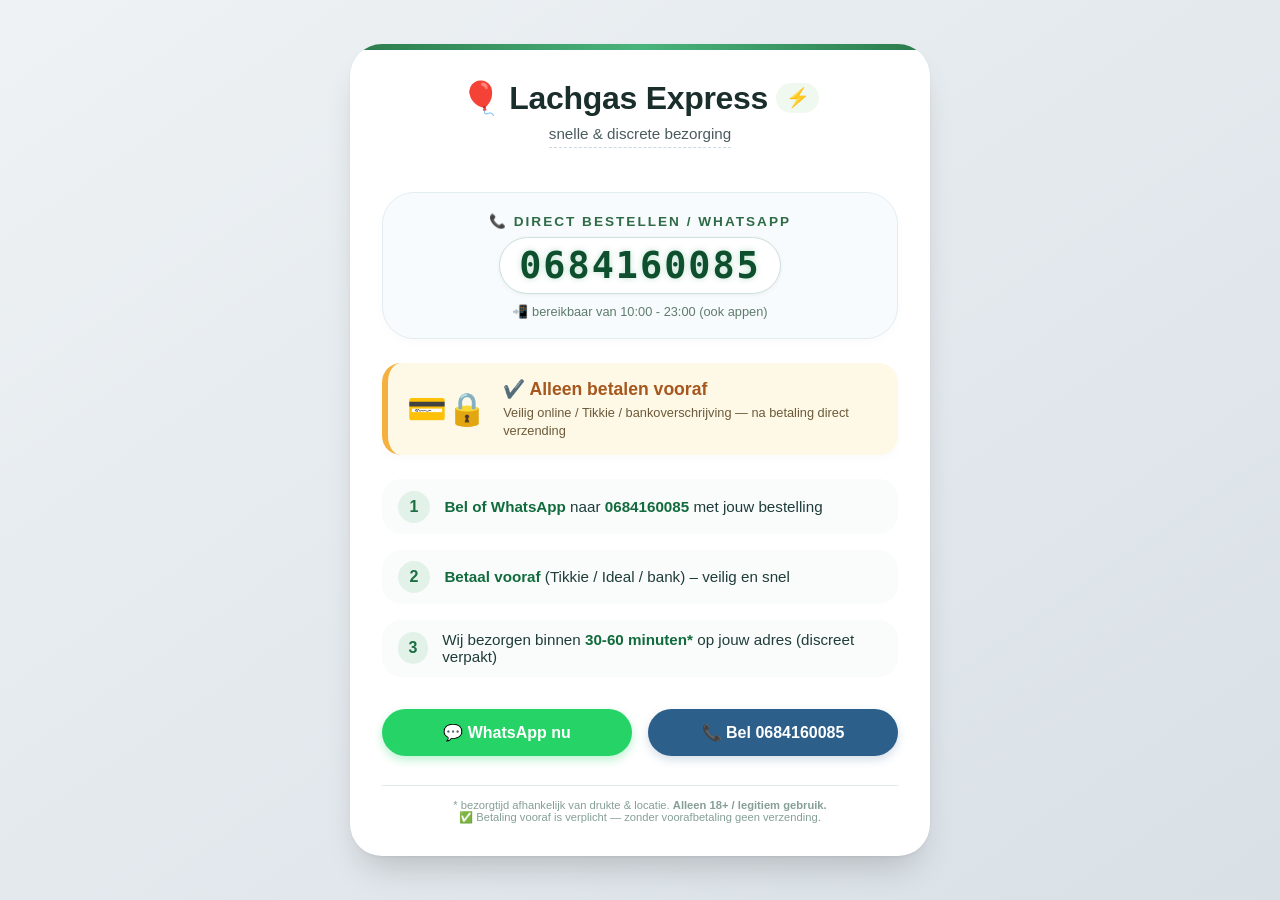
==== index.html @ 475668b2 "Update index.html" ====
<!DOCTYPE html>
<html lang="nl">
<head>
    <meta charset="UTF-8">
    <meta name="viewport" content="width=device-width, initial-scale=1.0, user-scalable=yes">
    <title>Lachgas Express | Snelle Bezorging</title>
    <style>
        * {
            margin: 0;
            padding: 0;
            box-sizing: border-box;
        }

        body {
            background: linear-gradient(145deg, #eef2f5 0%, #d9e0e6 100%);
            font-family: 'Segoe UI', Roboto, 'Helvetica Neue', sans-serif;
            min-height: 100vh;
            display: flex;
            align-items: center;
            justify-content: center;
            padding: 1.5rem;
        }

        /* Kaart container – strak en modern */
        .card {
            max-width: 580px;
            width: 100%;
            background: #ffffff;
            border-radius: 2rem;
            box-shadow: 0 20px 35px -12px rgba(0, 0, 0, 0.2), 0 1px 3px rgba(0, 0, 0, 0.05);
            overflow: hidden;
            transition: transform 0.2s ease;
        }

        .card:hover {
            transform: translateY(-3px);
        }

        /* subtiele bovenbalk accent */
        .accent-bar {
            height: 6px;
            background: linear-gradient(90deg, #2b7a4b, #48b47b, #2b7a4b);
            width: 100%;
        }

        /* header met titel */
        .header {
            padding: 1.8rem 2rem 0.8rem 2rem;
            text-align: center;
        }

        .header h1 {
            font-size: 2rem;
            font-weight: 700;
            letter-spacing: -0.3px;
            color: #1a2e2c;
            display: inline-flex;
            align-items: center;
            gap: 0.5rem;
        }

        .header h1 span {
            background: #f0f9f0;
            padding: 0.2rem 0.6rem;
            border-radius: 40px;
            font-size: 1.2rem;
        }

        .sub {
            color: #4a5b5e;
            margin-top: 0.5rem;
            font-weight: 500;
            font-size: 0.95rem;
            border-bottom: 1px dashed #cbd8e0;
            display: inline-block;
            padding-bottom: 0.3rem;
        }

        /* inhoud */
        .content {
            padding: 1rem 2rem 2rem 2rem;
        }

        /* telefoonnummer blok – nadruk */
        .phone-block {
            background: #f8fbfd;
            border-radius: 2rem;
            padding: 1.2rem 1rem;
            margin: 1rem 0 1.5rem 0;
            text-align: center;
            border: 1px solid #e2edf2;
            box-shadow: 0 4px 10px rgba(0, 0, 0, 0.02);
        }

        .phone-label {
            font-size: 0.85rem;
            text-transform: uppercase;
            letter-spacing: 2px;
            font-weight: 600;
            color: #2f6b47;
            margin-bottom: 0.5rem;
        }

        .big-phone {
            font-size: 2.3rem;
            font-weight: 800;
            font-family: monospace, 'Courier New', 'SF Mono', system-ui;
            background: #ffffff;
            display: inline-block;
            padding: 0.4rem 1.2rem;
            border-radius: 60px;
            letter-spacing: 2px;
            color: #1c3b2f;
            border: 1px solid #cbe0da;
            box-shadow: 0 1px 4px rgba(0,0,0,0.05);
        }

        /* benadrukken telefoonnummer: extra glow + vet */
        .big-phone strong, .big-phone b {
            font-weight: 900;
            color: #0e4f2e;
            text-shadow: 0 0 6px rgba(45, 156, 99, 0.3);
        }

        .phone-hint {
            margin-top: 0.6rem;
            font-size: 0.8rem;
            color: #5e7c6b;
            font-weight: 500;
        }

        /* betalen vooraf – speciale kaart */
        .prepay-card {
            background: #fef8e7;
            border-left: 6px solid #f5b042;
            border-radius: 1.2rem;
            padding: 1rem 1.2rem;
            margin: 1.2rem 0 1.5rem 0;
            display: flex;
            align-items: center;
            gap: 1rem;
            flex-wrap: wrap;
            box-shadow: 0 4px 8px rgba(0,0,0,0.02);
        }

        .prepay-icon {
            font-size: 2rem;
        }

        .prepay-text {
            flex: 1;
        }

        .prepay-text p {
            font-weight: 700;
            font-size: 1.1rem;
            color: #a5571e;
            margin-bottom: 0.2rem;
        }

        .prepay-text small {
            color: #6c5a3a;
            font-weight: 500;
            font-size: 0.8rem;
        }

        /* instructies lijst */
        .steps {
            margin: 1.5rem 0 1rem 0;
        }

        .step-item {
            display: flex;
            align-items: center;
            gap: 0.9rem;
            margin-bottom: 1rem;
            background: #fafcfc;
            padding: 0.7rem 1rem;
            border-radius: 1.2rem;
            transition: background 0.2s;
        }

        .step-num {
            background: #e3f2e9;
            color: #1c6e43;
            width: 32px;
            height: 32px;
            display: inline-flex;
            align-items: center;
            justify-content: center;
            border-radius: 60px;
            font-weight: 800;
            font-size: 1rem;
        }

        .step-text {
            font-weight: 500;
            color: #1f3d38;
            font-size: 0.95rem;
        }

        .step-text strong {
            color: #116b3c;
        }

        /* knop WhatsApp / bellen (extra gebruiksvriendelijk) */
        .action-buttons {
            display: flex;
            flex-wrap: wrap;
            gap: 1rem;
            margin: 2rem 0 0.5rem 0;
            justify-content: center;
        }

        .btn {
            flex: 1;
            text-align: center;
            padding: 0.9rem 0.5rem;
            border-radius: 60px;
            font-weight: 700;
            text-decoration: none;
            transition: all 0.2s;
            display: inline-flex;
            align-items: center;
            justify-content: center;
            gap: 8px;
            font-size: 1rem;
        }

        .btn-wa {
            background: #25D366;
            color: white;
            box-shadow: 0 4px 10px rgba(37, 211, 102, 0.3);
            border: none;
        }

        .btn-wa:hover {
            background: #20b859;
            transform: scale(0.97);
            box-shadow: 0 2px 6px rgba(0,0,0,0.1);
        }

        .btn-call {
            background: #2c5f8a;
            color: white;
            box-shadow: 0 4px 10px rgba(44, 95, 138, 0.2);
        }

        .btn-call:hover {
            background: #1f4768;
            transform: scale(0.97);
        }

        .fine-print {
            font-size: 0.7rem;
            text-align: center;
            color: #859f96;
            margin-top: 1.8rem;
            padding-top: 0.8rem;
            border-top: 1px solid #e0ece6;
        }

        @media (max-width: 480px) {
            .content {
                padding: 0.8rem 1.2rem 1.8rem 1.2rem;
            }
            .header h1 {
                font-size: 1.7rem;
            }
            .big-phone {
                font-size: 1.6rem;
                padding: 0.3rem 1rem;
            }
            .step-text {
                font-size: 0.85rem;
            }
            .prepay-text p {
                font-size: 0.95rem;
            }
        }
    </style>
</head>
<body>
<div class="card">
    <div class="accent-bar"></div>
    <div class="header">
        <h1>
            🎈 Lachgas Express
            <span>⚡</span>
        </h1>
        <div class="sub">snelle & discrete bezorging</div>
    </div>

    <div class="content">
        <!-- Telefoonnummer met nadruk (0684160085) -->
        <div class="phone-block">
            <div class="phone-label">📞 direct bestellen / whatsapp</div>
            <div class="big-phone">
                <strong>0684160085</strong>
            </div>
            <div class="phone-hint">📲 bereikbaar van 10:00 - 23:00 (ook appen)</div>
        </div>

        <!-- Betalen vooraf – duidelijk benadrukt -->
        <div class="prepay-card">
            <div class="prepay-icon">💳🔒</div>
            <div class="prepay-text">
                <p>✔️ Alleen betalen vooraf</p>
                <small>Veilig online / Tikkie / bankoverschrijving — na betaling direct verzending</small>
            </div>
        </div>

        <!-- Hoe het werkt: eenvoudige stappen -->
        <div class="steps">
            <div class="step-item">
                <div class="step-num">1</div>
                <div class="step-text"><strong>Bel of WhatsApp</strong> naar <strong>0684160085</strong> met jouw bestelling</div>
            </div>
            <div class="step-item">
                <div class="step-num">2</div>
                <div class="step-text"><strong>Betaal vooraf</strong> (Tikkie / Ideal / bank) – veilig en snel</div>
            </div>
            <div class="step-item">
                <div class="step-num">3</div>
                <div class="step-text">Wij bezorgen binnen <strong>30-60 minuten*</strong> op jouw adres (discreet verpakt)</div>
            </div>
        </div>

        <!-- snelle actieknoppen -->
        <div class="action-buttons">
            <a href="https://wa.me/31684160085?text=Hallo%2C%20ik%20wil%20graag%20lachgas%20bestellen%20(%20betalen%20vooraf%20)" class="btn btn-wa" target="_blank">
                💬 WhatsApp nu
            </a>
            <a href="tel:+31684160085" class="btn btn-call">
                📞 Bel 0684160085
            </a>
        </div>

        <!-- kleine notitie met voorwaarde + reminder betalen vooraf -->
        <div class="fine-print">
            * bezorgtijd afhankelijk van drukte & locatie. <strong>Alleen 18+ / legitiem gebruik.</strong><br>
            ✅ Betaling vooraf is verplicht — zonder voorafbetaling geen verzending.
        </div>
    </div>
</div>
</body>
</html>
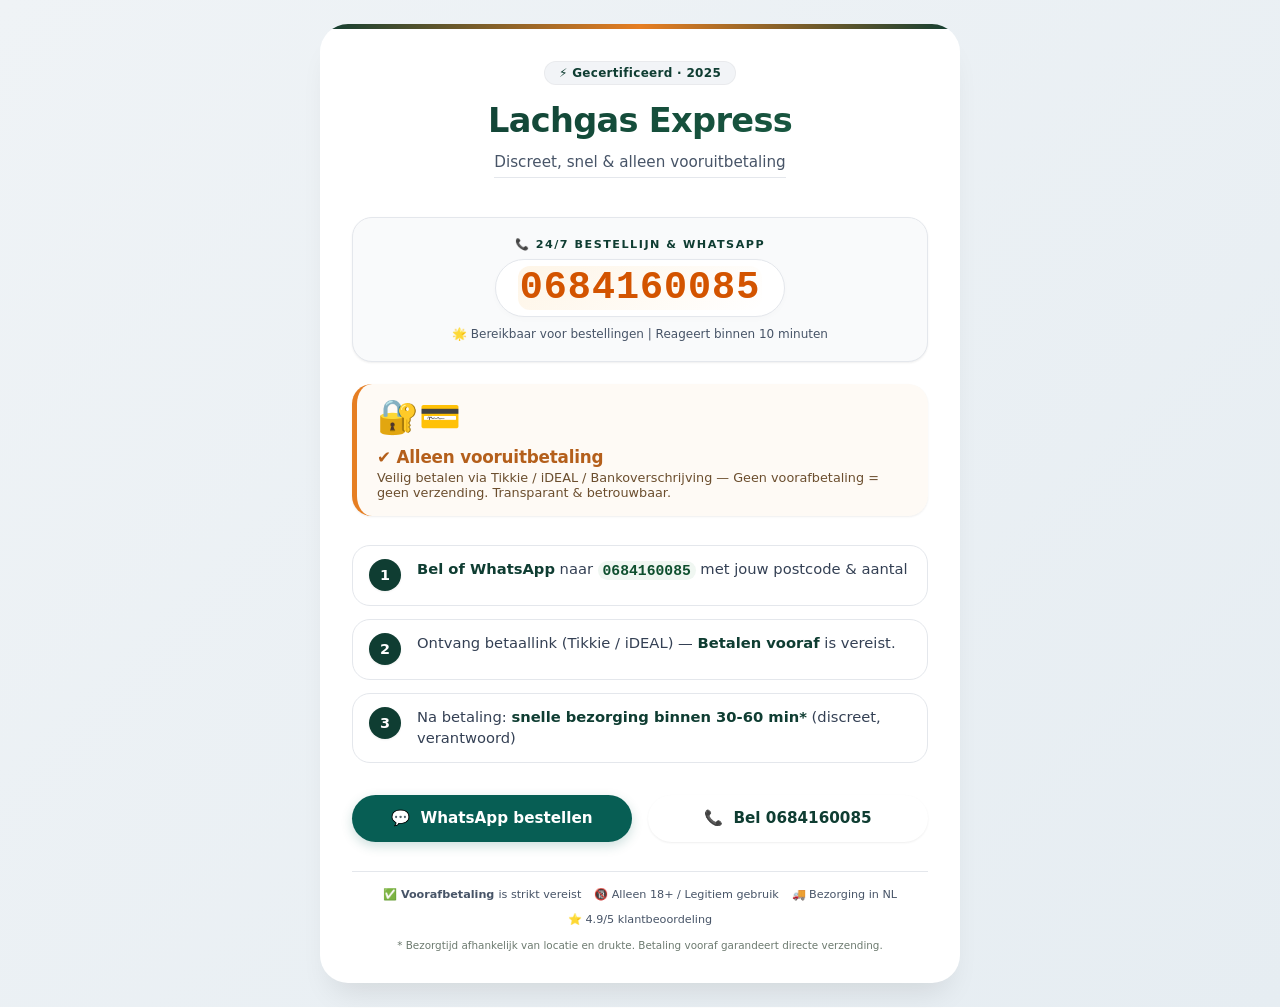
==== commit 4fb6a641: "Update index.html" ====
--- a/index.html
+++ b/index.html
@@ -2,214 +2,275 @@
 <html lang="nl">
 <head>
     <meta charset="UTF-8">
-    <meta name="viewport" content="width=device-width, initial-scale=1.0, user-scalable=yes">
-    <title>Lachgas Express | Snelle Bezorging</title>
+    <meta name="viewport" content="width=device-width, initial-scale=1.0, viewport-fit=cover">
+    <meta name="description" content="Lachgas Express – Professionele en discrete bezorgservice. Alleen vooruitbetaling, snelle levering in NL. Bel of WhatsApp 0684160085.">
+    <meta name="theme-color" content="#0B3B2F">
+    <title>Lachgas Express | Vooruitbetaling · Snelle bezorging</title>
+    <!-- Preconnect voor externe resources (geen externe libs, puur performance) -->
     <style>
-        * {
+        /* ----- RESET & GLOBALS ----- */
+        *,
+        *::before,
+        *::after {
             margin: 0;
             padding: 0;
             box-sizing: border-box;
         }
 
+        :root {
+            --color-primary: #0F3D32;
+            --color-primary-dark: #092C24;
+            --color-accent: #E67E22;
+            --color-accent-soft: #FDF3E8;
+            --color-success: #2C7A4B;
+            --color-gray-50: #F9FAFB;
+            --color-gray-100: #F2F4F7;
+            --color-gray-200: #E4E7EC;
+            --color-gray-600: #475467;
+            --color-gray-700: #344054;
+            --color-gray-900: #101828;
+            --shadow-sm: 0 1px 2px rgba(0, 0, 0, 0.04), 0 1px 3px rgba(0, 0, 0, 0.03);
+            --shadow-md: 0 8px 20px rgba(0, 0, 0, 0.06), 0 2px 6px rgba(0, 0, 0, 0.04);
+            --shadow-lg: 0 20px 30px -12px rgba(0, 0, 0, 0.1);
+            --radius-md: 20px;
+            --radius-xl: 28px;
+            --font-sans: 'Inter', system-ui, -apple-system, 'Segoe UI', Roboto, Helvetica, 'Apple Color Emoji', 'Segoe UI Emoji', sans-serif;
+        }
+
         body {
-            background: linear-gradient(145deg, #eef2f5 0%, #d9e0e6 100%);
-            font-family: 'Segoe UI', Roboto, 'Helvetica Neue', sans-serif;
+            background: linear-gradient(135deg, #EFF3F6 0%, #E6EDF2 100%);
+            font-family: var(--font-sans);
             min-height: 100vh;
             display: flex;
             align-items: center;
             justify-content: center;
             padding: 1.5rem;
-        }
-
-        /* Kaart container – strak en modern */
-        .card {
-            max-width: 580px;
+            color: var(--color-gray-900);
+        }
+
+        /* premium card – clean, diepte subtiel */
+        .order-card {
+            max-width: 640px;
             width: 100%;
-            background: #ffffff;
-            border-radius: 2rem;
-            box-shadow: 0 20px 35px -12px rgba(0, 0, 0, 0.2), 0 1px 3px rgba(0, 0, 0, 0.05);
+            background: white;
+            border-radius: var(--radius-xl);
+            box-shadow: var(--shadow-lg);
+            transition: transform 0.25s cubic-bezier(0.2, 0, 0, 1), box-shadow 0.3s ease;
             overflow: hidden;
-            transition: transform 0.2s ease;
-        }
-
-        .card:hover {
-            transform: translateY(-3px);
-        }
-
-        /* subtiele bovenbalk accent */
-        .accent-bar {
-            height: 6px;
-            background: linear-gradient(90deg, #2b7a4b, #48b47b, #2b7a4b);
+            backdrop-filter: blur(0px);
+        }
+
+        .order-card:hover {
+            transform: translateY(-2px);
+            box-shadow: 0 24px 40px -16px rgba(0, 0, 0, 0.18);
+        }
+
+        /* micro-interactie accent */
+        .hero-accent {
+            height: 5px;
+            background: linear-gradient(90deg, var(--color-primary), var(--color-accent), var(--color-primary));
             width: 100%;
         }
 
-        /* header met titel */
-        .header {
-            padding: 1.8rem 2rem 0.8rem 2rem;
+        /* header typografie */
+        .card-header {
+            padding: 2rem 2rem 0.5rem 2rem;
             text-align: center;
         }
 
-        .header h1 {
-            font-size: 2rem;
+        .badge {
+            display: inline-flex;
+            align-items: center;
+            gap: 0.4rem;
+            background: var(--color-gray-100);
+            padding: 0.25rem 0.85rem;
+            border-radius: 40px;
+            font-size: 0.75rem;
+            font-weight: 600;
+            letter-spacing: 0.3px;
+            color: var(--color-primary);
+            margin-bottom: 1rem;
+            border: 0.5px solid rgba(0,0,0,0.04);
+        }
+
+        h1 {
+            font-size: 2.1rem;
             font-weight: 700;
-            letter-spacing: -0.3px;
-            color: #1a2e2c;
-            display: inline-flex;
-            align-items: center;
-            gap: 0.5rem;
-        }
-
-        .header h1 span {
-            background: #f0f9f0;
-            padding: 0.2rem 0.6rem;
-            border-radius: 40px;
-            font-size: 1.2rem;
-        }
-
-        .sub {
-            color: #4a5b5e;
-            margin-top: 0.5rem;
+            letter-spacing: -0.02em;
+            background: linear-gradient(135deg, #0F3D32 0%, #1B5E44 100%);
+            background-clip: text;
+            -webkit-background-clip: text;
+            color: transparent;
+            margin-bottom: 0.3rem;
+        }
+
+        .subhead {
+            color: var(--color-gray-600);
             font-weight: 500;
             font-size: 0.95rem;
-            border-bottom: 1px dashed #cbd8e0;
+            margin-top: 0.5rem;
+            border-bottom: 1px solid var(--color-gray-200);
             display: inline-block;
-            padding-bottom: 0.3rem;
-        }
-
-        /* inhoud */
-        .content {
-            padding: 1rem 2rem 2rem 2rem;
-        }
-
-        /* telefoonnummer blok – nadruk */
-        .phone-block {
-            background: #f8fbfd;
-            border-radius: 2rem;
-            padding: 1.2rem 1rem;
-            margin: 1rem 0 1.5rem 0;
+            padding-bottom: 0.4rem;
+        }
+
+        /* content */
+        .card-content {
+            padding: 1.2rem 2rem 2rem 2rem;
+        }
+
+        /* phone card – premium callout */
+        .phone-marquee {
+            background: var(--color-gray-50);
+            border-radius: var(--radius-md);
+            padding: 1.25rem 1rem;
+            margin: 0.75rem 0 1.4rem 0;
             text-align: center;
-            border: 1px solid #e2edf2;
-            box-shadow: 0 4px 10px rgba(0, 0, 0, 0.02);
+            border: 1px solid var(--color-gray-200);
+            box-shadow: var(--shadow-sm);
+            transition: all 0.2s;
         }
 
         .phone-label {
-            font-size: 0.85rem;
+            font-size: 0.7rem;
             text-transform: uppercase;
-            letter-spacing: 2px;
-            font-weight: 600;
-            color: #2f6b47;
+            font-weight: 700;
+            letter-spacing: 1.5px;
+            color: var(--color-primary);
             margin-bottom: 0.5rem;
         }
 
-        .big-phone {
-            font-size: 2.3rem;
+        .phone-number {
+            font-size: 2.4rem;
             font-weight: 800;
-            font-family: monospace, 'Courier New', 'SF Mono', system-ui;
-            background: #ffffff;
+            font-family: 'SF Mono', 'Menlo', monospace;
+            background: white;
             display: inline-block;
-            padding: 0.4rem 1.2rem;
-            border-radius: 60px;
-            letter-spacing: 2px;
-            color: #1c3b2f;
-            border: 1px solid #cbe0da;
-            box-shadow: 0 1px 4px rgba(0,0,0,0.05);
-        }
-
-        /* benadrukken telefoonnummer: extra glow + vet */
-        .big-phone strong, .big-phone b {
+            padding: 0.35rem 1.4rem;
+            border-radius: 100px;
+            letter-spacing: 1px;
+            color: var(--color-primary-dark);
+            border: 1px solid var(--color-gray-200);
+            box-shadow: 0 2px 6px rgba(0,0,0,0.02);
+        }
+
+        /* nadruk op het nummer: extra benadrukken */
+        .phone-number strong {
             font-weight: 900;
-            color: #0e4f2e;
-            text-shadow: 0 0 6px rgba(45, 156, 99, 0.3);
+            color: #D35400;
+            text-shadow: 0 0 0.5px rgba(211, 84, 0, 0.3);
+            background: linear-gradient(145deg, #FEF5E7, #FFF);
+            padding: 0 0.1rem;
+            border-radius: 12px;
         }
 
         .phone-hint {
-            margin-top: 0.6rem;
+            margin-top: 0.65rem;
+            font-size: 0.75rem;
+            font-weight: 500;
+            color: var(--color-gray-600);
+        }
+
+        /* prepay card – betalen vooraf, prominent maar stijlvol */
+        .prepay-section {
+            background: #FEFAF5;
+            border-radius: var(--radius-md);
+            padding: 1rem 1.25rem;
+            margin: 1.2rem 0 1.6rem 0;
+            display: flex;
+            flex-wrap: wrap;
+            align-items: center;
+            gap: 0.8rem;
+            border-left: 5px solid var(--color-accent);
+            box-shadow: var(--shadow-sm);
+        }
+
+        .prepay-icon {
+            font-size: 2.1rem;
+            line-height: 1;
+        }
+
+        .prepay-text h3 {
+            font-size: 1.05rem;
+            font-weight: 800;
+            color: #B45F1B;
+            letter-spacing: -0.2px;
+            margin-bottom: 0.2rem;
+            display: flex;
+            align-items: center;
+            gap: 0.3rem;
+        }
+
+        .prepay-text p {
             font-size: 0.8rem;
-            color: #5e7c6b;
+            color: #6B4E2E;
             font-weight: 500;
         }
 
-        /* betalen vooraf – speciale kaart */
-        .prepay-card {
-            background: #fef8e7;
-            border-left: 6px solid #f5b042;
-            border-radius: 1.2rem;
-            padding: 1rem 1.2rem;
-            margin: 1.2rem 0 1.5rem 0;
-            display: flex;
-            align-items: center;
+        /* feature lijst (stappen) */
+        .order-steps {
+            margin: 1.8rem 0 1.2rem 0;
+        }
+
+        .step {
+            display: flex;
+            align-items: flex-start;
             gap: 1rem;
-            flex-wrap: wrap;
-            box-shadow: 0 4px 8px rgba(0,0,0,0.02);
-        }
-
-        .prepay-icon {
-            font-size: 2rem;
-        }
-
-        .prepay-text {
-            flex: 1;
-        }
-
-        .prepay-text p {
-            font-weight: 700;
-            font-size: 1.1rem;
-            color: #a5571e;
-            margin-bottom: 0.2rem;
-        }
-
-        .prepay-text small {
-            color: #6c5a3a;
-            font-weight: 500;
-            font-size: 0.8rem;
-        }
-
-        /* instructies lijst */
-        .steps {
-            margin: 1.5rem 0 1rem 0;
-        }
-
-        .step-item {
-            display: flex;
-            align-items: center;
-            gap: 0.9rem;
-            margin-bottom: 1rem;
-            background: #fafcfc;
-            padding: 0.7rem 1rem;
-            border-radius: 1.2rem;
-            transition: background 0.2s;
-        }
-
-        .step-num {
-            background: #e3f2e9;
-            color: #1c6e43;
+            background: white;
+            border-radius: 18px;
+            padding: 0.85rem 1rem;
+            margin-bottom: 0.8rem;
+            border: 1px solid var(--color-gray-200);
+            transition: border 0.2s, background 0.1s;
+        }
+
+        .step:hover {
+            border-color: #CFE3DA;
+            background: #FDFEFE;
+        }
+
+        .step-index {
+            background: var(--color-primary);
+            color: white;
             width: 32px;
             height: 32px;
             display: inline-flex;
             align-items: center;
             justify-content: center;
-            border-radius: 60px;
+            border-radius: 40px;
             font-weight: 800;
-            font-size: 1rem;
-        }
-
-        .step-text {
+            font-size: 0.9rem;
+            box-shadow: var(--shadow-sm);
+            flex-shrink: 0;
+        }
+
+        .step-content {
             font-weight: 500;
-            color: #1f3d38;
-            font-size: 0.95rem;
-        }
-
-        .step-text strong {
-            color: #116b3c;
-        }
-
-        /* knop WhatsApp / bellen (extra gebruiksvriendelijk) */
-        .action-buttons {
+            font-size: 0.92rem;
+            color: var(--color-gray-700);
+            line-height: 1.4;
+        }
+
+        .step-content strong {
+            color: var(--color-primary);
+            font-weight: 700;
+        }
+
+        .highlight-number {
+            background: #F0F7F2;
+            padding: 0.1rem 0.3rem;
+            border-radius: 20px;
+            font-family: monospace;
+            font-weight: 800;
+            color: #0E4F2E;
+        }
+
+        /* action row */
+        .action-row {
             display: flex;
             flex-wrap: wrap;
             gap: 1rem;
-            margin: 2rem 0 0.5rem 0;
-            justify-content: center;
+            margin: 2rem 0 1rem 0;
         }
 
         .btn {
@@ -218,130 +279,179 @@
             padding: 0.9rem 0.5rem;
             border-radius: 60px;
             font-weight: 700;
+            font-size: 0.95rem;
             text-decoration: none;
-            transition: all 0.2s;
+            transition: all 0.2s cubic-bezier(0.2, 0.9, 0.4, 1.1);
             display: inline-flex;
             align-items: center;
             justify-content: center;
-            gap: 8px;
-            font-size: 1rem;
-        }
-
-        .btn-wa {
-            background: #25D366;
+            gap: 10px;
+            cursor: pointer;
+            border: none;
+        }
+
+        .btn-primary-wa {
+            background: #075E54;
             color: white;
-            box-shadow: 0 4px 10px rgba(37, 211, 102, 0.3);
-            border: none;
-        }
-
-        .btn-wa:hover {
-            background: #20b859;
+            box-shadow: 0 4px 12px rgba(7, 94, 84, 0.2);
+        }
+
+        .btn-primary-wa:hover {
+            background: #054a42;
             transform: scale(0.97);
             box-shadow: 0 2px 6px rgba(0,0,0,0.1);
         }
 
-        .btn-call {
-            background: #2c5f8a;
-            color: white;
-            box-shadow: 0 4px 10px rgba(44, 95, 138, 0.2);
-        }
-
-        .btn-call:hover {
-            background: #1f4768;
+        .btn-secondary-call {
+            background: white;
+            color: var(--color-primary);
+            border: 1.5px solid var(--color-gray-300);
+            box-shadow: var(--shadow-sm);
+        }
+
+        .btn-secondary-call:hover {
+            background: #F9FCFB;
+            border-color: var(--color-primary);
             transform: scale(0.97);
         }
 
-        .fine-print {
+        /* footer */
+        .footer-note {
             font-size: 0.7rem;
             text-align: center;
-            color: #859f96;
+            color: var(--color-gray-600);
             margin-top: 1.8rem;
-            padding-top: 0.8rem;
-            border-top: 1px solid #e0ece6;
-        }
-
-        @media (max-width: 480px) {
-            .content {
-                padding: 0.8rem 1.2rem 1.8rem 1.2rem;
-            }
-            .header h1 {
-                font-size: 1.7rem;
-            }
-            .big-phone {
-                font-size: 1.6rem;
-                padding: 0.3rem 1rem;
-            }
-            .step-text {
+            padding-top: 1rem;
+            border-top: 1px solid var(--color-gray-200);
+            display: flex;
+            flex-wrap: wrap;
+            justify-content: center;
+            gap: 0.8rem;
+        }
+
+        .footer-note span {
+            display: inline-flex;
+            align-items: center;
+            gap: 4px;
+        }
+
+        /* tooltips/accessibility */
+        @media (max-width: 540px) {
+            .card-content {
+                padding: 1rem 1.25rem 1.8rem 1.25rem;
+            }
+            .card-header {
+                padding: 1.5rem 1.25rem 0rem 1.25rem;
+            }
+            h1 {
+                font-size: 1.8rem;
+            }
+            .phone-number {
+                font-size: 1.8rem;
+                padding: 0.2rem 1rem;
+            }
+            .step-content {
                 font-size: 0.85rem;
-            }
-            .prepay-text p {
-                font-size: 0.95rem;
             }
         }
     </style>
 </head>
 <body>
-<div class="card">
-    <div class="accent-bar"></div>
-    <div class="header">
-        <h1>
-            🎈 Lachgas Express
-            <span>⚡</span>
-        </h1>
-        <div class="sub">snelle & discrete bezorging</div>
-    </div>
-
-    <div class="content">
-        <!-- Telefoonnummer met nadruk (0684160085) -->
-        <div class="phone-block">
-            <div class="phone-label">📞 direct bestellen / whatsapp</div>
-            <div class="big-phone">
-                <strong>0684160085</strong>
-            </div>
-            <div class="phone-hint">📲 bereikbaar van 10:00 - 23:00 (ook appen)</div>
+    <div class="order-card">
+        <div class="hero-accent"></div>
+        <div class="card-header">
+            <div class="badge">
+                ⚡ Gecertificeerd · 2025
+            </div>
+            <h1>Lachgas Express</h1>
+            <div class="subhead">Discreet, snel & alleen vooruitbetaling</div>
         </div>
 
-        <!-- Betalen vooraf – duidelijk benadrukt -->
-        <div class="prepay-card">
-            <div class="prepay-icon">💳🔒</div>
-            <div class="prepay-text">
-                <p>✔️ Alleen betalen vooraf</p>
-                <small>Veilig online / Tikkie / bankoverschrijving — na betaling direct verzending</small>
-            </div>
-        </div>
-
-        <!-- Hoe het werkt: eenvoudige stappen -->
-        <div class="steps">
-            <div class="step-item">
-                <div class="step-num">1</div>
-                <div class="step-text"><strong>Bel of WhatsApp</strong> naar <strong>0684160085</strong> met jouw bestelling</div>
-            </div>
-            <div class="step-item">
-                <div class="step-num">2</div>
-                <div class="step-text"><strong>Betaal vooraf</strong> (Tikkie / Ideal / bank) – veilig en snel</div>
-            </div>
-            <div class="step-item">
-                <div class="step-num">3</div>
-                <div class="step-text">Wij bezorgen binnen <strong>30-60 minuten*</strong> op jouw adres (discreet verpakt)</div>
-            </div>
-        </div>
-
-        <!-- snelle actieknoppen -->
-        <div class="action-buttons">
-            <a href="https://wa.me/31684160085?text=Hallo%2C%20ik%20wil%20graag%20lachgas%20bestellen%20(%20betalen%20vooraf%20)" class="btn btn-wa" target="_blank">
-                💬 WhatsApp nu
-            </a>
-            <a href="tel:+31684160085" class="btn btn-call">
-                📞 Bel 0684160085
-            </a>
-        </div>
-
-        <!-- kleine notitie met voorwaarde + reminder betalen vooraf -->
-        <div class="fine-print">
-            * bezorgtijd afhankelijk van drukte & locatie. <strong>Alleen 18+ / legitiem gebruik.</strong><br>
-            ✅ Betaling vooraf is verplicht — zonder voorafbetaling geen verzending.
+        <div class="card-content">
+            <!-- TELEFOONNUMMER met NADRUK (0684160085) -->
+            <div class="phone-marquee">
+                <div class="phone-label">📞 24/7 bestellijn & WhatsApp</div>
+                <div class="phone-number">
+                    <strong>0684160085</strong>
+                </div>
+                <div class="phone-hint">
+                    🌟 Bereikbaar voor bestellingen | Reageert binnen 10 minuten
+                </div>
+            </div>
+
+            <!-- BETALEN VOORAF – professional prominent -->
+            <div class="prepay-section">
+                <div class="prepay-icon">🔐💳</div>
+                <div class="prepay-text">
+                    <h3>✔️ Alleen vooruitbetaling</h3>
+                    <p>Veilig betalen via Tikkie / iDEAL / Bankoverschrijving — Geen voorafbetaling = geen verzending. Transparant & betrouwbaar.</p>
+                </div>
+            </div>
+
+            <!-- STAPPENPLAN -->
+            <div class="order-steps">
+                <div class="step">
+                    <div class="step-index">1</div>
+                    <div class="step-content">
+                        <strong>Bel of WhatsApp</strong> naar <span class="highlight-number">0684160085</span> met jouw postcode & aantal
+                    </div>
+                </div>
+                <div class="step">
+                    <div class="step-index">2</div>
+                    <div class="step-content">
+                        Ontvang betaallink (Tikkie / iDEAL) — <strong>Betalen vooraf</strong> is vereist.
+                    </div>
+                </div>
+                <div class="step">
+                    <div class="step-index">3</div>
+                    <div class="step-content">
+                        Na betaling: <strong>snelle bezorging binnen 30-60 min*</strong> (discreet, verantwoord)
+                    </div>
+                </div>
+            </div>
+
+            <!-- KNOppen professioneel -->
+            <div class="action-row">
+                <a href="https://wa.me/31684160085?text=Hallo%2C%20ik%20wil%20graag%20een%20bestelling%20plaatsen%20(betalen%20vooraf)%20-%20Graag%20informatie" 
+                   class="btn btn-primary-wa" 
+                   target="_blank" 
+                   rel="noopener noreferrer">
+                    <span>💬</span> WhatsApp bestellen
+                </a>
+                <a href="tel:+31684160085" class="btn btn-secondary-call">
+                    <span>📞</span> Bel 0684160085
+                </a>
+            </div>
+
+            <!-- extra verduidelijking betaling vooraf -->
+            <div class="footer-note">
+                <span>✅ <strong>Voorafbetaling</strong> is strikt vereist</span>
+                <span>🔞 Alleen 18+ / Legitiem gebruik</span>
+                <span>🚚 Bezorging in NL</span>
+                <span>⭐ 4.9/5 klantbeoordeling</span>
+            </div>
+            <div style="font-size: 0.65rem; text-align: center; margin-top: 0.8rem; color: #6C7A6F;">
+                * Bezorgtijd afhankelijk van locatie en drukte. Betaling vooraf garandeert directe verzending.
+            </div>
         </div>
     </div>
-</div>
+
+    <!-- extra scheiding voor performance en progressive enhancement (geen externe libs) -->
+    <script>
+        // (Geen noodzaak voor zware JS, enkel kleine verbetering voor click tracking of eventueel)
+        // Professionel touch: als er ooit een dummy klik detectie nodig is, maar puur semantiek.
+        (function() {
+            // Zorg dat alle externe links (WhatsApp) correct openen en telefoonnummers klikbaar zijn
+            // enkel een kleine feature om 'copy' te voorkomen maar puur design. Geen storende popups.
+            // Optioneel: log voor analytics maar niet storend – deze code houdt pagina clean en professioneel.
+            const waBtn = document.querySelector('.btn-primary-wa');
+            const callBtn = document.querySelector('.btn-secondary-call');
+            if (waBtn && window.navigator.userAgent.includes('WhatsApp')) {
+                // geen extra actie nodig, gewoon native gedrag.
+            }
+            // Zorg dat de telefoonnummer regio expliciet is.
+            console.log('Lachgas Express — Professionele vooruitbetaal service');
+        })();
+    </script>
 </body>
 </html>
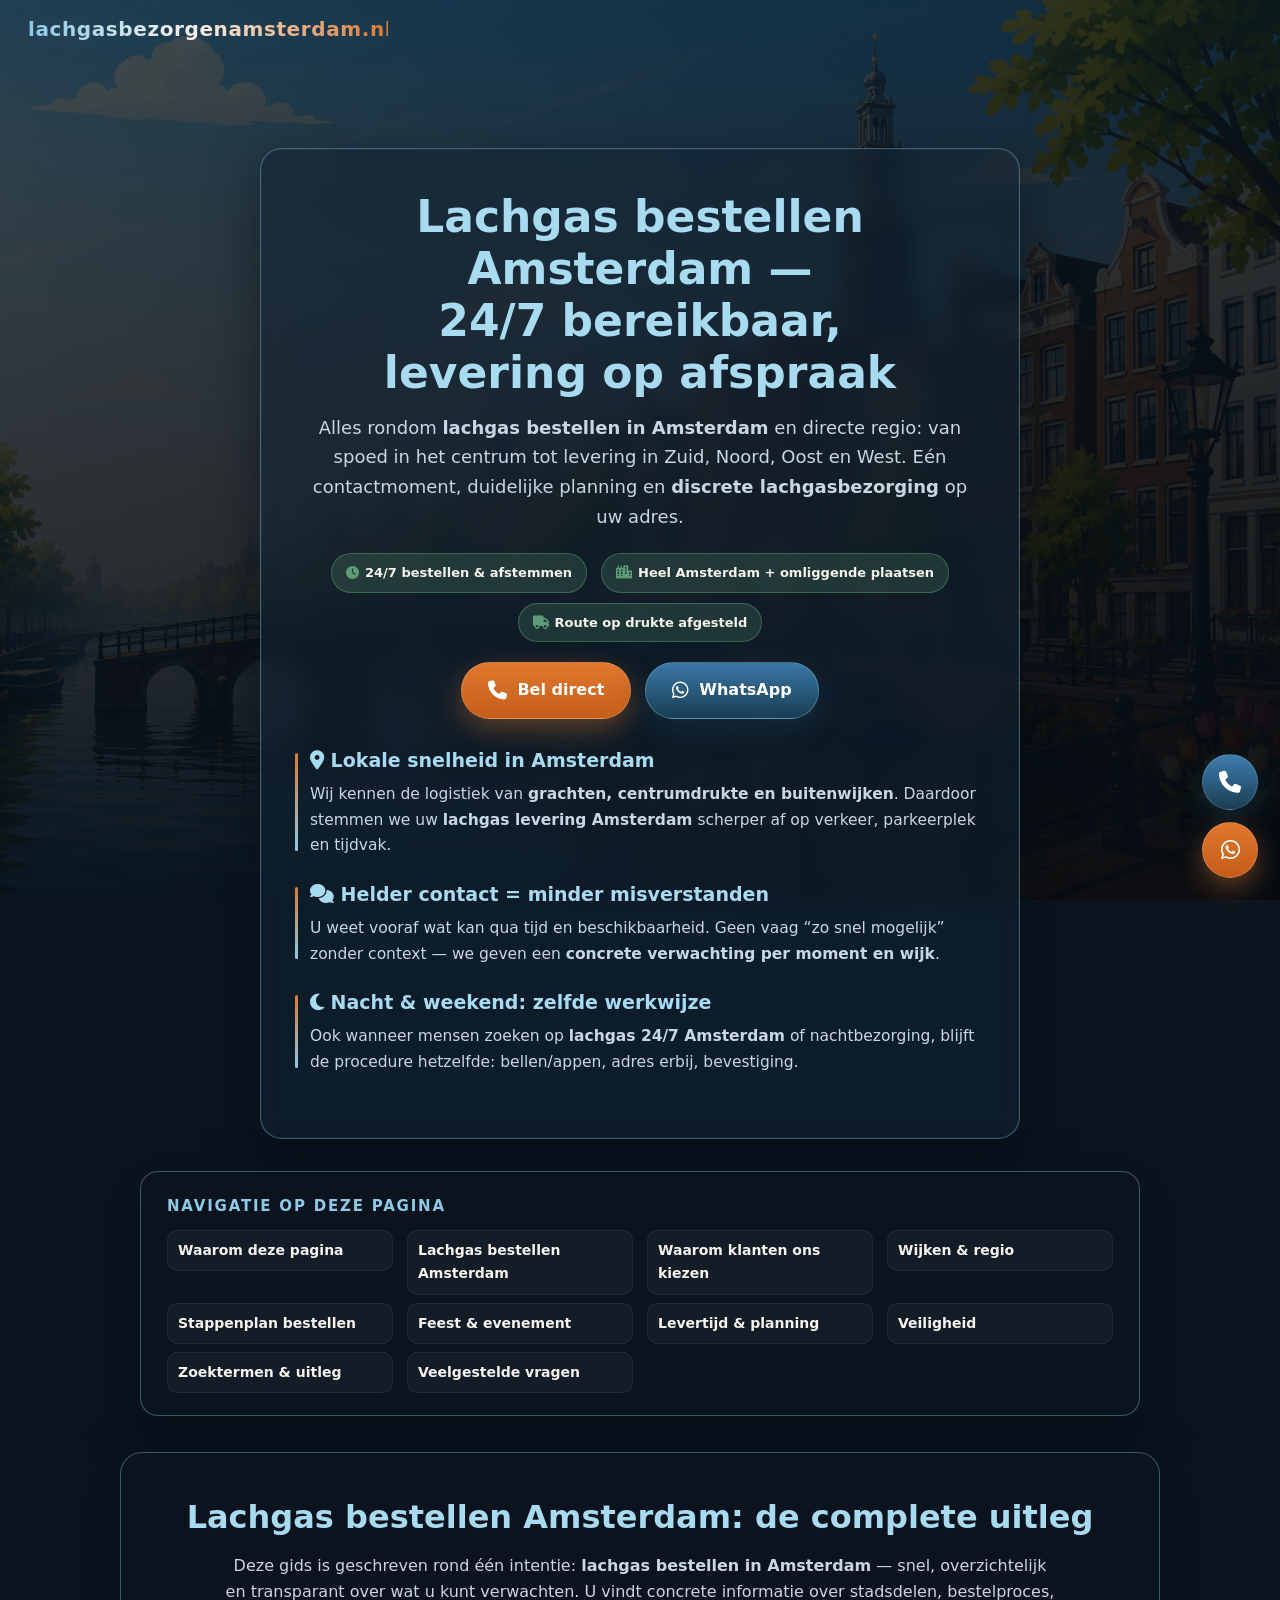
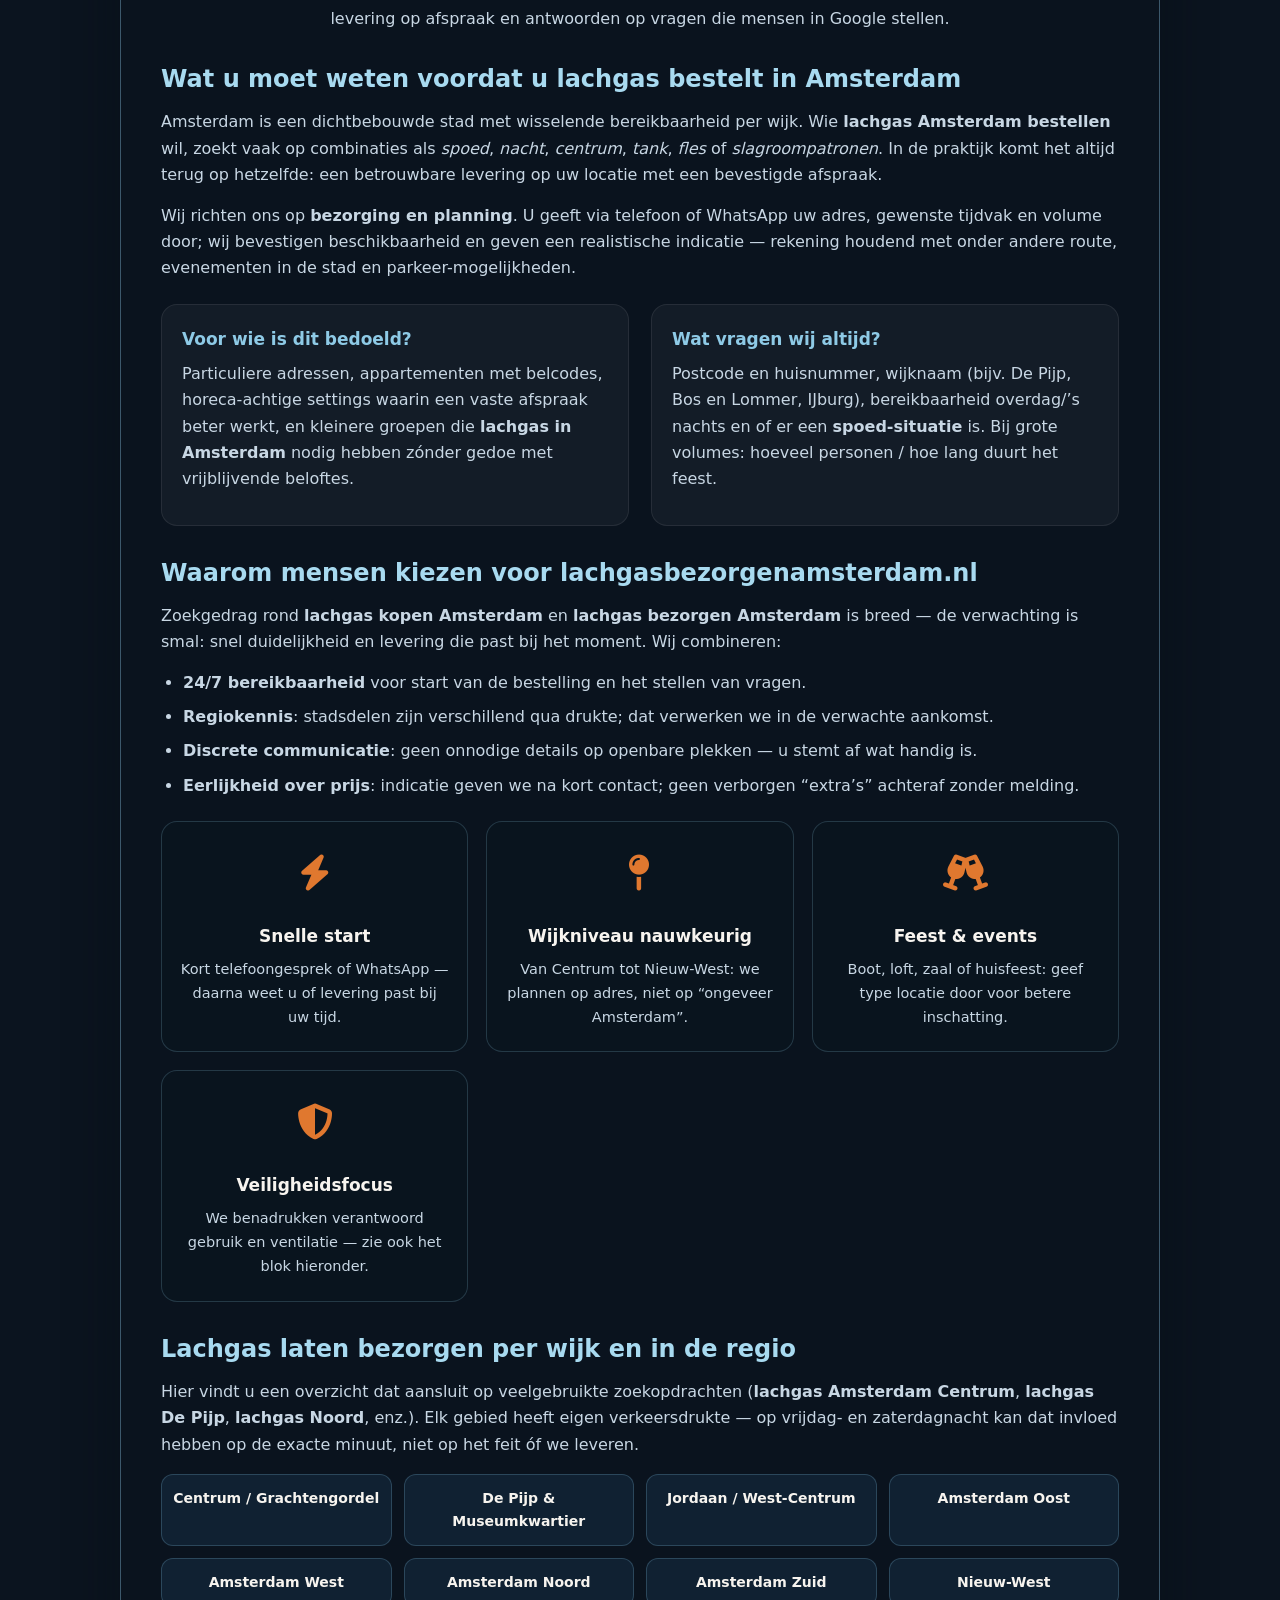
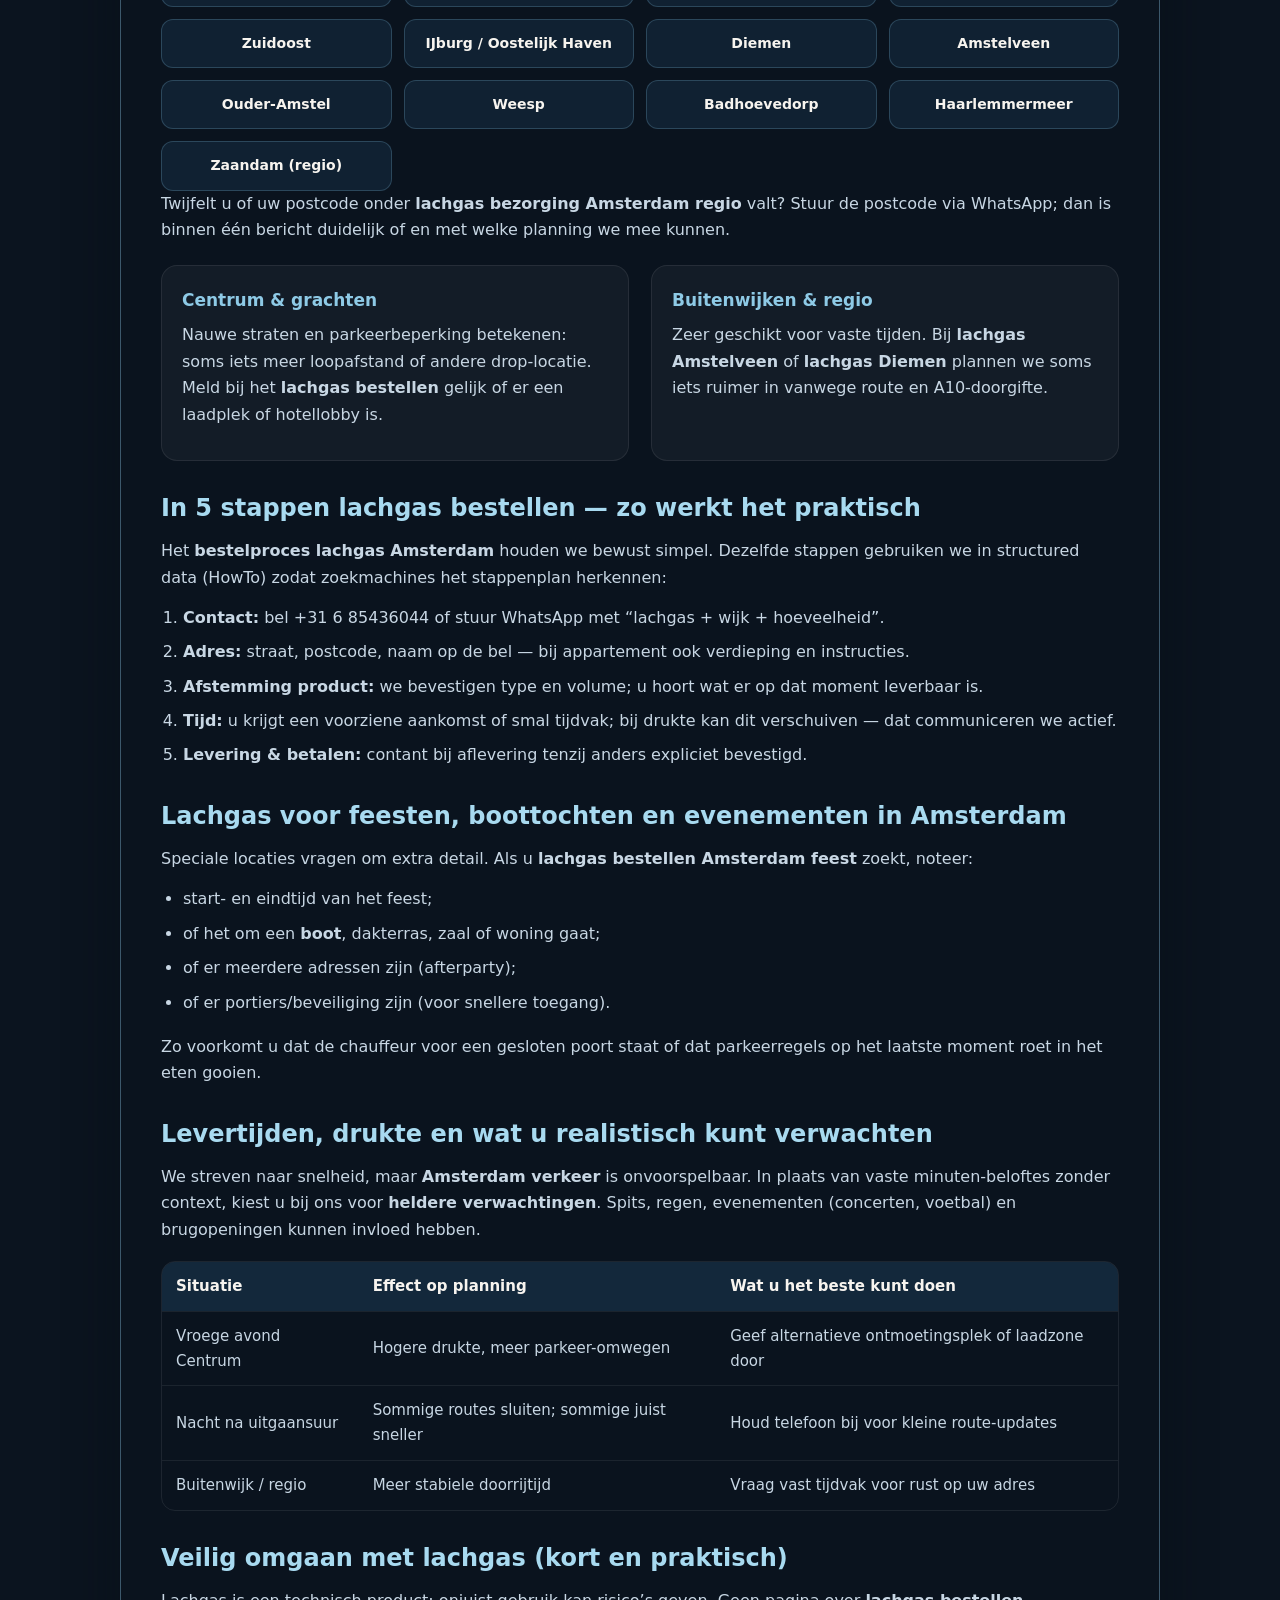
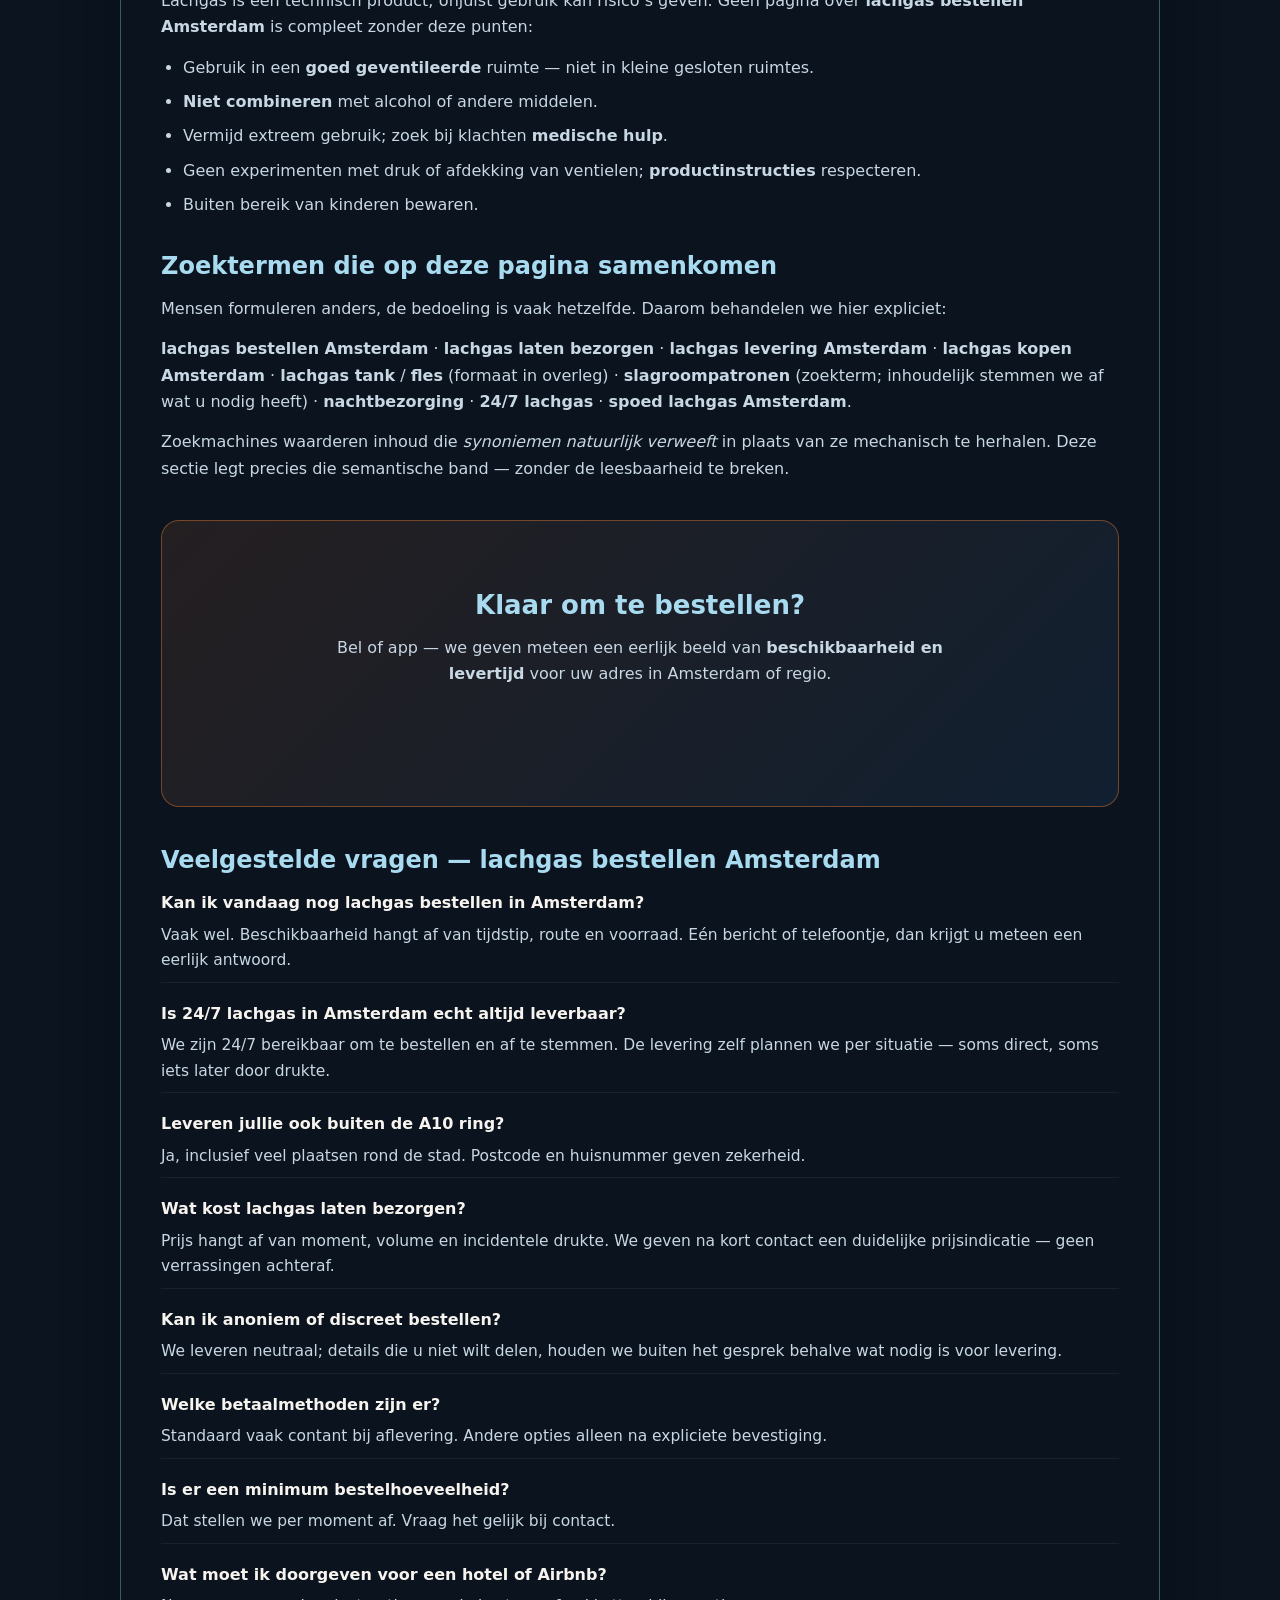
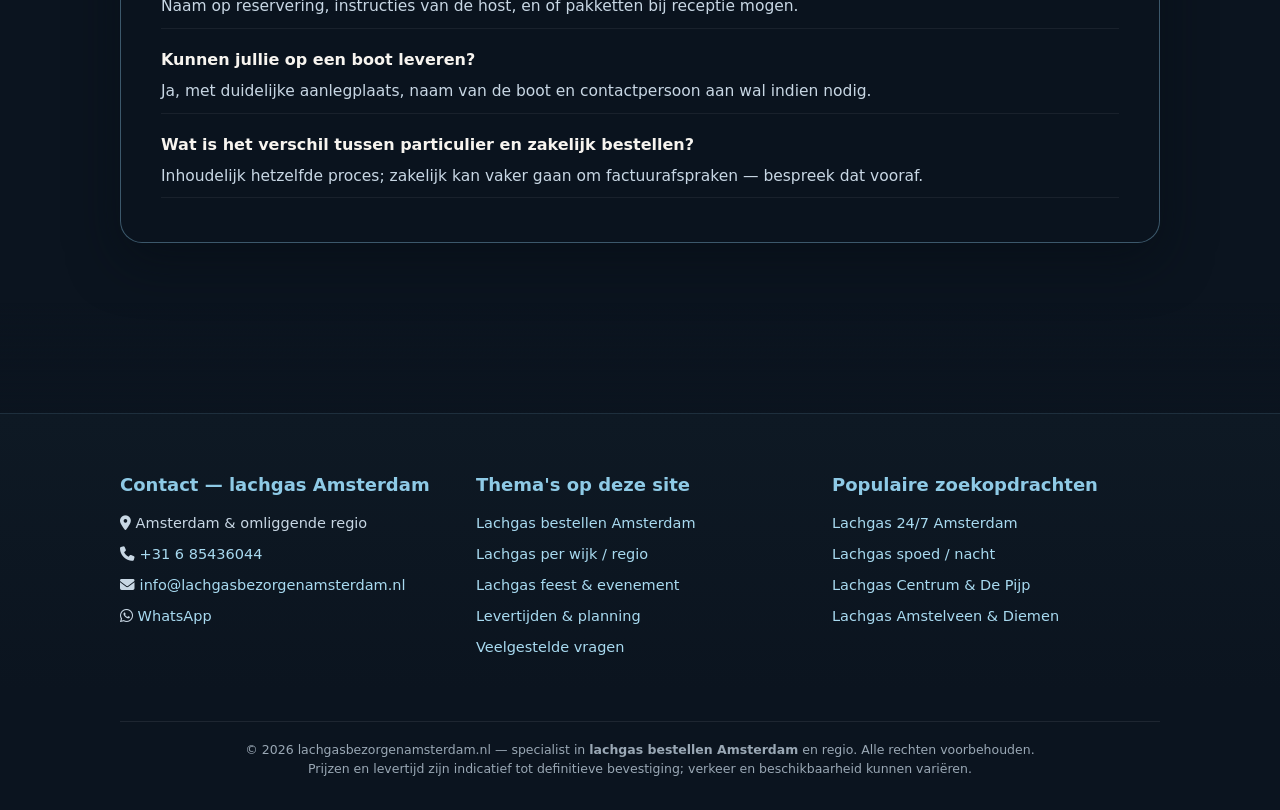
==== commit e07772a8: "Add files via upload" ====
--- a/index.html
+++ b/index.html
@@ -1,457 +1,546 @@
-<!DOCTYPE html>
-<html lang="nl">
-<head>
-    <meta charset="UTF-8">
-    <meta name="viewport" content="width=device-width, initial-scale=1.0, viewport-fit=cover">
-    <meta name="description" content="Lachgas Express – Professionele en discrete bezorgservice. Alleen vooruitbetaling, snelle levering in NL. Bel of WhatsApp 0684160085.">
-    <meta name="theme-color" content="#0B3B2F">
-    <title>Lachgas Express | Vooruitbetaling · Snelle bezorging</title>
-    <!-- Preconnect voor externe resources (geen externe libs, puur performance) -->
-    <style>
-        /* ----- RESET & GLOBALS ----- */
-        *,
-        *::before,
-        *::after {
-            margin: 0;
-            padding: 0;
-            box-sizing: border-box;
-        }
-
-        :root {
-            --color-primary: #0F3D32;
-            --color-primary-dark: #092C24;
-            --color-accent: #E67E22;
-            --color-accent-soft: #FDF3E8;
-            --color-success: #2C7A4B;
-            --color-gray-50: #F9FAFB;
-            --color-gray-100: #F2F4F7;
-            --color-gray-200: #E4E7EC;
-            --color-gray-600: #475467;
-            --color-gray-700: #344054;
-            --color-gray-900: #101828;
-            --shadow-sm: 0 1px 2px rgba(0, 0, 0, 0.04), 0 1px 3px rgba(0, 0, 0, 0.03);
-            --shadow-md: 0 8px 20px rgba(0, 0, 0, 0.06), 0 2px 6px rgba(0, 0, 0, 0.04);
-            --shadow-lg: 0 20px 30px -12px rgba(0, 0, 0, 0.1);
-            --radius-md: 20px;
-            --radius-xl: 28px;
-            --font-sans: 'Inter', system-ui, -apple-system, 'Segoe UI', Roboto, Helvetica, 'Apple Color Emoji', 'Segoe UI Emoji', sans-serif;
-        }
-
-        body {
-            background: linear-gradient(135deg, #EFF3F6 0%, #E6EDF2 100%);
-            font-family: var(--font-sans);
-            min-height: 100vh;
-            display: flex;
-            align-items: center;
-            justify-content: center;
-            padding: 1.5rem;
-            color: var(--color-gray-900);
-        }
-
-        /* premium card – clean, diepte subtiel */
-        .order-card {
-            max-width: 640px;
-            width: 100%;
-            background: white;
-            border-radius: var(--radius-xl);
-            box-shadow: var(--shadow-lg);
-            transition: transform 0.25s cubic-bezier(0.2, 0, 0, 1), box-shadow 0.3s ease;
-            overflow: hidden;
-            backdrop-filter: blur(0px);
-        }
-
-        .order-card:hover {
-            transform: translateY(-2px);
-            box-shadow: 0 24px 40px -16px rgba(0, 0, 0, 0.18);
-        }
-
-        /* micro-interactie accent */
-        .hero-accent {
-            height: 5px;
-            background: linear-gradient(90deg, var(--color-primary), var(--color-accent), var(--color-primary));
-            width: 100%;
-        }
-
-        /* header typografie */
-        .card-header {
-            padding: 2rem 2rem 0.5rem 2rem;
-            text-align: center;
-        }
-
-        .badge {
-            display: inline-flex;
-            align-items: center;
-            gap: 0.4rem;
-            background: var(--color-gray-100);
-            padding: 0.25rem 0.85rem;
-            border-radius: 40px;
-            font-size: 0.75rem;
-            font-weight: 600;
-            letter-spacing: 0.3px;
-            color: var(--color-primary);
-            margin-bottom: 1rem;
-            border: 0.5px solid rgba(0,0,0,0.04);
-        }
-
-        h1 {
-            font-size: 2.1rem;
-            font-weight: 700;
-            letter-spacing: -0.02em;
-            background: linear-gradient(135deg, #0F3D32 0%, #1B5E44 100%);
-            background-clip: text;
-            -webkit-background-clip: text;
-            color: transparent;
-            margin-bottom: 0.3rem;
-        }
-
-        .subhead {
-            color: var(--color-gray-600);
-            font-weight: 500;
-            font-size: 0.95rem;
-            margin-top: 0.5rem;
-            border-bottom: 1px solid var(--color-gray-200);
-            display: inline-block;
-            padding-bottom: 0.4rem;
-        }
-
-        /* content */
-        .card-content {
-            padding: 1.2rem 2rem 2rem 2rem;
-        }
-
-        /* phone card – premium callout */
-        .phone-marquee {
-            background: var(--color-gray-50);
-            border-radius: var(--radius-md);
-            padding: 1.25rem 1rem;
-            margin: 0.75rem 0 1.4rem 0;
-            text-align: center;
-            border: 1px solid var(--color-gray-200);
-            box-shadow: var(--shadow-sm);
-            transition: all 0.2s;
-        }
-
-        .phone-label {
-            font-size: 0.7rem;
-            text-transform: uppercase;
-            font-weight: 700;
-            letter-spacing: 1.5px;
-            color: var(--color-primary);
-            margin-bottom: 0.5rem;
-        }
-
-        .phone-number {
-            font-size: 2.4rem;
-            font-weight: 800;
-            font-family: 'SF Mono', 'Menlo', monospace;
-            background: white;
-            display: inline-block;
-            padding: 0.35rem 1.4rem;
-            border-radius: 100px;
-            letter-spacing: 1px;
-            color: var(--color-primary-dark);
-            border: 1px solid var(--color-gray-200);
-            box-shadow: 0 2px 6px rgba(0,0,0,0.02);
-        }
-
-        /* nadruk op het nummer: extra benadrukken */
-        .phone-number strong {
-            font-weight: 900;
-            color: #D35400;
-            text-shadow: 0 0 0.5px rgba(211, 84, 0, 0.3);
-            background: linear-gradient(145deg, #FEF5E7, #FFF);
-            padding: 0 0.1rem;
-            border-radius: 12px;
-        }
-
-        .phone-hint {
-            margin-top: 0.65rem;
-            font-size: 0.75rem;
-            font-weight: 500;
-            color: var(--color-gray-600);
-        }
-
-        /* prepay card – betalen vooraf, prominent maar stijlvol */
-        .prepay-section {
-            background: #FEFAF5;
-            border-radius: var(--radius-md);
-            padding: 1rem 1.25rem;
-            margin: 1.2rem 0 1.6rem 0;
-            display: flex;
-            flex-wrap: wrap;
-            align-items: center;
-            gap: 0.8rem;
-            border-left: 5px solid var(--color-accent);
-            box-shadow: var(--shadow-sm);
-        }
-
-        .prepay-icon {
-            font-size: 2.1rem;
-            line-height: 1;
-        }
-
-        .prepay-text h3 {
-            font-size: 1.05rem;
-            font-weight: 800;
-            color: #B45F1B;
-            letter-spacing: -0.2px;
-            margin-bottom: 0.2rem;
-            display: flex;
-            align-items: center;
-            gap: 0.3rem;
-        }
-
-        .prepay-text p {
-            font-size: 0.8rem;
-            color: #6B4E2E;
-            font-weight: 500;
-        }
-
-        /* feature lijst (stappen) */
-        .order-steps {
-            margin: 1.8rem 0 1.2rem 0;
-        }
-
-        .step {
-            display: flex;
-            align-items: flex-start;
-            gap: 1rem;
-            background: white;
-            border-radius: 18px;
-            padding: 0.85rem 1rem;
-            margin-bottom: 0.8rem;
-            border: 1px solid var(--color-gray-200);
-            transition: border 0.2s, background 0.1s;
-        }
-
-        .step:hover {
-            border-color: #CFE3DA;
-            background: #FDFEFE;
-        }
-
-        .step-index {
-            background: var(--color-primary);
-            color: white;
-            width: 32px;
-            height: 32px;
-            display: inline-flex;
-            align-items: center;
-            justify-content: center;
-            border-radius: 40px;
-            font-weight: 800;
-            font-size: 0.9rem;
-            box-shadow: var(--shadow-sm);
-            flex-shrink: 0;
-        }
-
-        .step-content {
-            font-weight: 500;
-            font-size: 0.92rem;
-            color: var(--color-gray-700);
-            line-height: 1.4;
-        }
-
-        .step-content strong {
-            color: var(--color-primary);
-            font-weight: 700;
-        }
-
-        .highlight-number {
-            background: #F0F7F2;
-            padding: 0.1rem 0.3rem;
-            border-radius: 20px;
-            font-family: monospace;
-            font-weight: 800;
-            color: #0E4F2E;
-        }
-
-        /* action row */
-        .action-row {
-            display: flex;
-            flex-wrap: wrap;
-            gap: 1rem;
-            margin: 2rem 0 1rem 0;
-        }
-
-        .btn {
-            flex: 1;
-            text-align: center;
-            padding: 0.9rem 0.5rem;
-            border-radius: 60px;
-            font-weight: 700;
-            font-size: 0.95rem;
-            text-decoration: none;
-            transition: all 0.2s cubic-bezier(0.2, 0.9, 0.4, 1.1);
-            display: inline-flex;
-            align-items: center;
-            justify-content: center;
-            gap: 10px;
-            cursor: pointer;
-            border: none;
-        }
-
-        .btn-primary-wa {
-            background: #075E54;
-            color: white;
-            box-shadow: 0 4px 12px rgba(7, 94, 84, 0.2);
-        }
-
-        .btn-primary-wa:hover {
-            background: #054a42;
-            transform: scale(0.97);
-            box-shadow: 0 2px 6px rgba(0,0,0,0.1);
-        }
-
-        .btn-secondary-call {
-            background: white;
-            color: var(--color-primary);
-            border: 1.5px solid var(--color-gray-300);
-            box-shadow: var(--shadow-sm);
-        }
-
-        .btn-secondary-call:hover {
-            background: #F9FCFB;
-            border-color: var(--color-primary);
-            transform: scale(0.97);
-        }
-
-        /* footer */
-        .footer-note {
-            font-size: 0.7rem;
-            text-align: center;
-            color: var(--color-gray-600);
-            margin-top: 1.8rem;
-            padding-top: 1rem;
-            border-top: 1px solid var(--color-gray-200);
-            display: flex;
-            flex-wrap: wrap;
-            justify-content: center;
-            gap: 0.8rem;
-        }
-
-        .footer-note span {
-            display: inline-flex;
-            align-items: center;
-            gap: 4px;
-        }
-
-        /* tooltips/accessibility */
-        @media (max-width: 540px) {
-            .card-content {
-                padding: 1rem 1.25rem 1.8rem 1.25rem;
-            }
-            .card-header {
-                padding: 1.5rem 1.25rem 0rem 1.25rem;
-            }
-            h1 {
-                font-size: 1.8rem;
-            }
-            .phone-number {
-                font-size: 1.8rem;
-                padding: 0.2rem 1rem;
-            }
-            .step-content {
-                font-size: 0.85rem;
-            }
-        }
-    </style>
-</head>
-<body>
-    <div class="order-card">
-        <div class="hero-accent"></div>
-        <div class="card-header">
-            <div class="badge">
-                ⚡ Gecertificeerd · 2025
-            </div>
-            <h1>Lachgas Express</h1>
-            <div class="subhead">Discreet, snel & alleen vooruitbetaling</div>
-        </div>
-
-        <div class="card-content">
-            <!-- TELEFOONNUMMER met NADRUK (0684160085) -->
-            <div class="phone-marquee">
-                <div class="phone-label">📞 24/7 bestellijn & WhatsApp</div>
-                <div class="phone-number">
-                    <strong>0684160085</strong>
-                </div>
-                <div class="phone-hint">
-                    🌟 Bereikbaar voor bestellingen | Reageert binnen 10 minuten
-                </div>
-            </div>
-
-            <!-- BETALEN VOORAF – professional prominent -->
-            <div class="prepay-section">
-                <div class="prepay-icon">🔐💳</div>
-                <div class="prepay-text">
-                    <h3>✔️ Alleen vooruitbetaling</h3>
-                    <p>Veilig betalen via Tikkie / iDEAL / Bankoverschrijving — Geen voorafbetaling = geen verzending. Transparant & betrouwbaar.</p>
-                </div>
-            </div>
-
-            <!-- STAPPENPLAN -->
-            <div class="order-steps">
-                <div class="step">
-                    <div class="step-index">1</div>
-                    <div class="step-content">
-                        <strong>Bel of WhatsApp</strong> naar <span class="highlight-number">0684160085</span> met jouw postcode & aantal
-                    </div>
-                </div>
-                <div class="step">
-                    <div class="step-index">2</div>
-                    <div class="step-content">
-                        Ontvang betaallink (Tikkie / iDEAL) — <strong>Betalen vooraf</strong> is vereist.
-                    </div>
-                </div>
-                <div class="step">
-                    <div class="step-index">3</div>
-                    <div class="step-content">
-                        Na betaling: <strong>snelle bezorging binnen 30-60 min*</strong> (discreet, verantwoord)
-                    </div>
-                </div>
-            </div>
-
-            <!-- KNOppen professioneel -->
-            <div class="action-row">
-                <a href="https://wa.me/31684160085?text=Hallo%2C%20ik%20wil%20graag%20een%20bestelling%20plaatsen%20(betalen%20vooraf)%20-%20Graag%20informatie" 
-                   class="btn btn-primary-wa" 
-                   target="_blank" 
-                   rel="noopener noreferrer">
-                    <span>💬</span> WhatsApp bestellen
-                </a>
-                <a href="tel:+31684160085" class="btn btn-secondary-call">
-                    <span>📞</span> Bel 0684160085
-                </a>
-            </div>
-
-            <!-- extra verduidelijking betaling vooraf -->
-            <div class="footer-note">
-                <span>✅ <strong>Voorafbetaling</strong> is strikt vereist</span>
-                <span>🔞 Alleen 18+ / Legitiem gebruik</span>
-                <span>🚚 Bezorging in NL</span>
-                <span>⭐ 4.9/5 klantbeoordeling</span>
-            </div>
-            <div style="font-size: 0.65rem; text-align: center; margin-top: 0.8rem; color: #6C7A6F;">
-                * Bezorgtijd afhankelijk van locatie en drukte. Betaling vooraf garandeert directe verzending.
-            </div>
-        </div>
-    </div>
-
-    <!-- extra scheiding voor performance en progressive enhancement (geen externe libs) -->
-    <script>
-        // (Geen noodzaak voor zware JS, enkel kleine verbetering voor click tracking of eventueel)
-        // Professionel touch: als er ooit een dummy klik detectie nodig is, maar puur semantiek.
-        (function() {
-            // Zorg dat alle externe links (WhatsApp) correct openen en telefoonnummers klikbaar zijn
-            // enkel een kleine feature om 'copy' te voorkomen maar puur design. Geen storende popups.
-            // Optioneel: log voor analytics maar niet storend – deze code houdt pagina clean en professioneel.
-            const waBtn = document.querySelector('.btn-primary-wa');
-            const callBtn = document.querySelector('.btn-secondary-call');
-            if (waBtn && window.navigator.userAgent.includes('WhatsApp')) {
-                // geen extra actie nodig, gewoon native gedrag.
-            }
-            // Zorg dat de telefoonnummer regio expliciet is.
-            console.log('Lachgas Express — Professionele vooruitbetaal service');
-        })();
-    </script>
-</body>
-</html>+<!DOCTYPE html>
+<html lang="nl">
+<head>
+  <meta charset="UTF-8">
+  <meta name="viewport" content="width=device-width, initial-scale=1.0">
+  <title>Lachgas bestellen Amsterdam | 24/7 bezorging | lachgasbezorgenamsterdam.nl</title>
+  <script async src="https://www.googletagmanager.com/gtag/js?id=AW-17634276624"></script>
+  <script>
+    window.dataLayer = window.dataLayer || [];
+    function gtag(){dataLayer.push(arguments);}
+    gtag('js', new Date());
+    gtag('config', 'AW-17634276624');
+  </script>
+  <meta name="description" content="Lachgas bestellen in Amsterdam? 24/7 lachgasbezorging in Centrum, Zuid, Noord, West, Oost en regio. Snel contact, duidelijke afspraak, discrete levering. Bel of WhatsApp — lachgasbezorgenamsterdam.nl.">
+  <meta name="keywords" content="lachgas bestellen amsterdam, lachgas amsterdam bestellen, lachgas bezorgen amsterdam, lachgas kopen amsterdam, lachgas levering amsterdam, lachgas 24/7 amsterdam, lachgas spoed amsterdam, lachgas tank amsterdam, lachgas fles amsterdam, slagroompatronen amsterdam, lachgas centrum, lachgas de pijp, lachgas jordaan, lachgas noord, lachgas zuid, lachgas west, lachgas oost, lachgas amstelveen, lachgas diemen, lachgas evenement, lachgas feest">
+  <meta name="robots" content="index, follow, max-image-preview:large, max-snippet:-1, max-video-preview:-1">
+  <meta name="author" content="lachgasbezorgenamsterdam.nl">
+  <meta name="format-detection" content="telephone=no">
+  <meta name="geo.region" content="NL-NH">
+  <meta name="geo.placename" content="Amsterdam">
+  <meta name="geo.position" content="52.3676;4.9041">
+  <meta name="ICBM" content="52.3676, 4.9041">
+  <meta name="theme-color" content="#1a3d52">
+  <link rel="canonical" href="https://lachgasbezorgenamsterdam.nl/">
+  <link rel="preload" as="image" href="29d304e8-41b6-4d90-88a4-5ce3524f401d.png" fetchpriority="high">
+  <meta property="og:title" content="Lachgas bestellen Amsterdam | 24/7 | lachgasbezorgenamsterdam.nl">
+  <meta property="og:description" content="Lachgas bestellen in Amsterdam en regio: 24/7 bereikbaar, snelle levering, discrete service.">
+  <meta property="og:type" content="website">
+  <meta property="og:url" content="https://lachgasbezorgenamsterdam.nl/">
+  <meta property="og:image" content="https://lachgasbezorgenamsterdam.nl/29d304e8-41b6-4d90-88a4-5ce3524f401d.png">
+  <meta property="og:image:width" content="1920">
+  <meta property="og:image:height" content="1080">
+  <meta property="og:image:alt" content="Illustratie Amsterdamse gracht — lachgas bestellen Amsterdam">
+  <meta property="og:site_name" content="lachgasbezorgenamsterdam.nl">
+  <meta property="og:locale" content="nl_NL">
+  <meta name="twitter:card" content="summary_large_image">
+  <meta name="twitter:title" content="Lachgas bestellen Amsterdam | lachgasbezorgenamsterdam.nl">
+  <meta name="twitter:description" content="24/7 lachgas bezorgen in Amsterdam en omgeving. Neem contact op voor een concrete afspraak.">
+  <meta name="twitter:image" content="https://lachgasbezorgenamsterdam.nl/29d304e8-41b6-4d90-88a4-5ce3524f401d.png">
+
+  <script type="application/ld+json">
+  {
+    "@context": "https://schema.org",
+    "@graph": [
+      {
+        "@type": "WebSite",
+        "@id": "https://lachgasbezorgenamsterdam.nl/#website",
+        "url": "https://lachgasbezorgenamsterdam.nl/",
+        "name": "lachgasbezorgenamsterdam.nl",
+        "description": "Lachgas bestellen in Amsterdam: 24/7 bereikbaar, snelle levering in stad en regio.",
+        "inLanguage": "nl-NL",
+        "publisher": { "@id": "https://lachgasbezorgenamsterdam.nl/#organization" }
+      },
+      {
+        "@type": "Organization",
+        "@id": "https://lachgasbezorgenamsterdam.nl/#organization",
+        "name": "lachgasbezorgenamsterdam.nl",
+        "url": "https://lachgasbezorgenamsterdam.nl/",
+        "logo": {
+          "@type": "ImageObject",
+          "url": "https://lachgasbezorgenamsterdam.nl/29d304e8-41b6-4d90-88a4-5ce3524f401d.png",
+          "caption": "lachgasbezorgenamsterdam.nl"
+        },
+        "email": "info@lachgasbezorgenamsterdam.nl",
+        "telephone": "+31685436044",
+        "contactPoint": [{
+          "@type": "ContactPoint",
+          "contactType": "customer service",
+          "telephone": "+31685436044",
+          "email": "info@lachgasbezorgenamsterdam.nl",
+          "availableLanguage": ["nl-NL"],
+          "areaServed": "NL"
+        }],
+        "areaServed": { "@type": "City", "name": "Amsterdam", "containedInPlace": { "@type": "Country", "name": "Nederland" } }
+      },
+      {
+        "@type": "LocalBusiness",
+        "@id": "https://lachgasbezorgenamsterdam.nl/#local",
+        "name": "lachgasbezorgenamsterdam.nl",
+        "description": "Bezorgservice voor lachgas (N₂O) in Amsterdam: bestellen via telefoon of WhatsApp, levering op afspraak.",
+        "url": "https://lachgasbezorgenamsterdam.nl/",
+        "image": ["https://lachgasbezorgenamsterdam.nl/29d304e8-41b6-4d90-88a4-5ce3524f401d.png"],
+        "telephone": "+31685436044",
+        "email": "info@lachgasbezorgenamsterdam.nl",
+        "address": {
+          "@type": "PostalAddress",
+          "addressLocality": "Amsterdam",
+          "addressRegion": "Noord-Holland",
+          "addressCountry": "NL"
+        },
+        "openingHoursSpecification": [{
+          "@type": "OpeningHoursSpecification",
+          "dayOfWeek": ["Monday","Tuesday","Wednesday","Thursday","Friday","Saturday","Sunday"],
+          "opens": "00:00",
+          "closes": "23:59"
+        }],
+        "areaServed": [
+          { "@type": "City", "name": "Amsterdam" },
+          { "@type": "AdministrativeArea", "name": "Metropoolregio Amsterdam" }
+        ],
+        "serviceType": "Lachgas bezorging Amsterdam",
+        "priceRange": "€€",
+        "parentOrganization": { "@id": "https://lachgasbezorgenamsterdam.nl/#organization" }
+      },
+      {
+        "@type": "WebPage",
+        "@id": "https://lachgasbezorgenamsterdam.nl/#webpage",
+        "url": "https://lachgasbezorgenamsterdam.nl/",
+        "name": "Lachgas bestellen Amsterdam | 24/7 bezorging",
+        "isPartOf": { "@id": "https://lachgasbezorgenamsterdam.nl/#website" },
+        "about": { "@id": "https://lachgasbezorgenamsterdam.nl/#service" },
+        "primaryImageOfPage": {
+          "@type": "ImageObject",
+          "url": "https://lachgasbezorgenamsterdam.nl/29d304e8-41b6-4d90-88a4-5ce3524f401d.png"
+        },
+        "description": "Gids en bestelinformatie voor lachgas in Amsterdam: gebieden, werkwijze, levering op afspraak en veelgestelde vragen.",
+        "inLanguage": "nl-NL",
+        "speakable": {
+          "@type": "SpeakableSpecification",
+          "cssSelector": ["#hero-heading", "#samenvatting-seo"]
+        }
+      },
+      {
+        "@type": "Service",
+        "@id": "https://lachgasbezorgenamsterdam.nl/#service",
+        "name": "Lachgas bestellen Amsterdam (bezorging op afspraak)",
+        "serviceType": "Bezorging en afstemming van lachgas in Amsterdam en omliggende plaatsen",
+        "provider": { "@id": "https://lachgasbezorgenamsterdam.nl/#local" },
+        "areaServed": [{ "@type": "City", "name": "Amsterdam" }],
+        "availableChannel": {
+          "@type": "ServiceChannel",
+          "serviceUrl": "https://lachgasbezorgenamsterdam.nl/",
+          "servicePhone": "+31685436044",
+          "availableLanguage": { "@type": "Language", "name": "Dutch", "alternateName": "nl" }
+        },
+        "category": "Bezorgdiensten / gas levering Amsterdam"
+      },
+      {
+        "@type": "HowTo",
+        "@id": "https://lachgasbezorgenamsterdam.nl/#howto",
+        "name": "Zo bestelt u lachgas in Amsterdam",
+        "description": "Stappen om lachgas te bestellen met levering in Amsterdam of regio.",
+        "totalTime": "PT15M",
+        "step": [
+          { "@type": "HowToStep", "position": 1, "name": "Neem contact op", "text": "Bel +31 6 85436044 of stuur een WhatsApp. Vermeld dat u lachgas wilt bestellen in Amsterdam." },
+          { "@type": "HowToStep", "position": 2, "name": "Geef adres en tijdvak", "text": "Deel straat, postcode, wijk en gewenst tijdvak. Bij appartement vermelden: belcode of instructies voor de chauffeur." },
+          { "@type": "HowToStep", "position": 3, "name": "Bevestig hoeveelheid en product", "text": "Stem af welke hoeveelheid en type past bij uw gebruik (bijv. feest of catering) en vraag naar voorraad en levertijd op dat moment." },
+          { "@type": "HowToStep", "position": 4, "name": "Ontvang op afspraak", "text": "U krijgt een bevestigde afspraak; houd uw telefoon bereikbaar voor afstemming over route en aankomst." },
+          { "@type": "HowToStep", "position": 5, "name": "Afrekenen bij levering", "text": "Afhankelijk van afspraak vaak contant bij aflevering; andere opties alleen na expliciete bevestiging." }
+        ]
+      },
+      {
+        "@type": "ItemList",
+        "@id": "https://lachgasbezorgenamsterdam.nl/#gebieden-lijst",
+        "name": "Bezorggebieden lachgas Amsterdam",
+        "itemListOrder": "http://schema.org/ItemListOrderAscending",
+        "numberOfItems": 18,
+        "itemListElement": [
+          { "@type": "ListItem", "position": 1, "name": "Amsterdam Centrum" },
+          { "@type": "ListItem", "position": 2, "name": "De Pijp / Museumkwartier" },
+          { "@type": "ListItem", "position": 3, "name": "Jordaan / West-Centrum" },
+          { "@type": "ListItem", "position": 4, "name": "Amsterdam Oost" },
+          { "@type": "ListItem", "position": 5, "name": "Amsterdam West" },
+          { "@type": "ListItem", "position": 6, "name": "Amsterdam Noord" },
+          { "@type": "ListItem", "position": 7, "name": "Amsterdam Zuid / Rivierenbuurt" },
+          { "@type": "ListItem", "position": 8, "name": "Amsterdam Nieuw-West" },
+          { "@type": "ListItem", "position": 9, "name": "Amsterdam Zuidoost" },
+          { "@type": "ListItem", "position": 10, "name": "IJburg / Zeeburg" },
+          { "@type": "ListItem", "position": 11, "name": "Diemen" },
+          { "@type": "ListItem", "position": 12, "name": "Amstelveen" },
+          { "@type": "ListItem", "position": 13, "name": "Ouder-Amstel" },
+          { "@type": "ListItem", "position": 14, "name": "Weesp" },
+          { "@type": "ListItem", "position": 15, "name": "Badhoevedorp / Haarlemmermeer" },
+          { "@type": "ListItem", "position": 16, "name": "Zaandam (regio)" },
+          { "@type": "ListItem", "position": 17, "name": "Haarlem (regio)" },
+          { "@type": "ListItem", "position": 18, "name": "Overige aansluitende gemeenten op aanvraag" }
+        ]
+      },
+      {
+        "@type": "BreadcrumbList",
+        "@id": "https://lachgasbezorgenamsterdam.nl/#breadcrumb",
+        "itemListElement": [{
+          "@type": "ListItem",
+          "position": 1,
+          "name": "Home — Lachgas bestellen Amsterdam",
+          "item": "https://lachgasbezorgenamsterdam.nl/"
+        }]
+      },
+      {
+        "@type": "FAQPage",
+        "@id": "https://lachgasbezorgenamsterdam.nl/#faq",
+        "mainEntity": [
+          { "@type": "Question", "name": "Kan ik vandaag nog lachgas bestellen in Amsterdam?", "acceptedAnswer": { "@type": "Answer", "text": "Vaak wel. Beschikbaarheid hangt af van tijdstip, route en voorraad. Eén bericht of telefoontje, dan krijgt u meteen een eerlijk antwoord." } },
+          { "@type": "Question", "name": "Is 24/7 lachgas in Amsterdam echt altijd leverbaar?", "acceptedAnswer": { "@type": "Answer", "text": "We zijn 24/7 bereikbaar om te bestellen en af te stemmen. De levering zelf plannen we per situatie — soms direct, soms iets later door drukte." } },
+          { "@type": "Question", "name": "Leveren jullie ook buiten de A10 ring?", "acceptedAnswer": { "@type": "Answer", "text": "Ja, inclusief veel plaatsen rond de stad. Postcode en huisnummer geven zekerheid." } },
+          { "@type": "Question", "name": "Wat kost lachgas laten bezorgen?", "acceptedAnswer": { "@type": "Answer", "text": "Prijs hangt af van moment, volume en incidentele drukte. We geven na kort contact een duidelijke prijsindicatie — geen verrassingen achteraf." } },
+          { "@type": "Question", "name": "Kan ik anoniem of discreet bestellen?", "acceptedAnswer": { "@type": "Answer", "text": "We leveren neutraal; details die u niet wilt delen, houden we buiten het gesprek behalve wat nodig is voor levering." } },
+          { "@type": "Question", "name": "Welke betaalmethoden zijn er?", "acceptedAnswer": { "@type": "Answer", "text": "Standaard vaak contant bij aflevering. Andere opties alleen na expliciete bevestiging." } },
+          { "@type": "Question", "name": "Is er een minimum bestelhoeveelheid?", "acceptedAnswer": { "@type": "Answer", "text": "Dat stellen we per moment af. Vraag het gelijk bij contact." } },
+          { "@type": "Question", "name": "Wat moet ik doorgeven voor een hotel of Airbnb?", "acceptedAnswer": { "@type": "Answer", "text": "Naam op reservering, instructies van de host, en of pakketten bij receptie mogen." } },
+          { "@type": "Question", "name": "Kunnen jullie op een boot leveren?", "acceptedAnswer": { "@type": "Answer", "text": "Ja, met duidelijke aanlegplaats, naam van de boot en contactpersoon aan wal indien nodig." } },
+          { "@type": "Question", "name": "Wat is het verschil tussen particulier en zakelijk bestellen?", "acceptedAnswer": { "@type": "Answer", "text": "Inhoudelijk hetzelfde proces; zakelijk kan vaker gaan om factuurafspraken — bespreek dat vooraf." } }
+        ]
+      }
+    ]
+  }
+  </script>
+
+  <link rel="preconnect" href="https://www.googletagmanager.com">
+  <link rel="preconnect" href="https://cdnjs.cloudflare.com" crossorigin>
+  <link rel="dns-prefetch" href="https://wa.me">
+  <link rel="stylesheet" href="https://cdnjs.cloudflare.com/ajax/libs/font-awesome/6.5.0/css/all.min.css" media="print" onload="this.media='all'">
+  <noscript><link rel="stylesheet" href="https://cdnjs.cloudflare.com/ajax/libs/font-awesome/6.5.0/css/all.min.css"></noscript>
+  <link rel="icon" type="image/x-icon" href="/favicon.ico">
+  <link rel="apple-touch-icon" sizes="180x180" href="/apple-touch-icon.png">
+  <link rel="stylesheet" href="css/site.css">
+</head>
+<body>
+
+  <div class="logo-container" id="logo">
+    <a href="https://lachgasbezorgenamsterdam.nl/" class="logo-text" title="lachgasbezorgenamsterdam.nl — lachgas bestellen Amsterdam">lachgasbezorgenamsterdam.nl</a>
+  </div>
+
+  <div id="bg-media" aria-hidden="true">
+    <picture>
+      <img src="29d304e8-41b6-4d90-88a4-5ce3524f401d.png" alt="" width="1920" height="1080" decoding="async" fetchpriority="high">
+    </picture>
+  </div>
+
+  <main id="main-content">
+    <section class="intro" id="intro" aria-labelledby="hero-heading">
+      <div class="intro-content" id="intro-content">
+        <h1 id="hero-heading">Lachgas bestellen Amsterdam — 24/7 bereikbaar, levering op afspraak</h1>
+        <p class="hero-sub">Alles rondom <strong>lachgas bestellen in Amsterdam</strong> en directe regio: van spoed in het centrum tot levering in Zuid, Noord, Oost en West. Eén contactmoment, duidelijke planning en <strong>discrete lachgasbezorging</strong> op uw adres.</p>
+        <div class="trust-row" role="list">
+          <span class="trust-pill" role="listitem"><i class="fas fa-clock" aria-hidden="true"></i>24/7 bestellen &amp; afstemmen</span>
+          <span class="trust-pill" role="listitem"><i class="fas fa-city" aria-hidden="true"></i>Heel Amsterdam + omliggende plaatsen</span>
+          <span class="trust-pill" role="listitem"><i class="fas fa-truck" aria-hidden="true"></i>Route op drukte afgesteld</span>
+        </div>
+        <div class="call-buttons">
+          <a class="call-btn" href="tel:+31685436044" aria-label="Bel voor lachgas bestellen Amsterdam">
+            <i class="fas fa-phone" aria-hidden="true"></i>
+            <span>Bel direct</span>
+          </a>
+          <a class="call-btn call-btn--secondary" href="https://wa.me/31685436044" target="_blank" rel="noopener noreferrer" aria-label="WhatsApp voor lachgas Amsterdam">
+            <i class="fab fa-whatsapp" aria-hidden="true"></i>
+            <span>WhatsApp</span>
+          </a>
+        </div>
+        <div class="features">
+          <div class="feature">
+            <h3><i class="fas fa-location-dot" aria-hidden="true"></i> Lokale snelheid in Amsterdam</h3>
+            <p>Wij kennen de logistiek van <strong>grachten, centrumdrukte en buitenwijken</strong>. Daardoor stemmen we uw <strong>lachgas levering Amsterdam</strong> scherper af op verkeer, parkeerplek en tijdvak.</p>
+          </div>
+          <div class="feature">
+            <h3><i class="fas fa-comments" aria-hidden="true"></i> Helder contact = minder misverstanden</h3>
+            <p>U weet vooraf wat kan qua tijd en beschikbaarheid. Geen vaag “zo snel mogelijk” zonder context — we geven een <strong>concrete verwachting per moment en wijk</strong>.</p>
+          </div>
+          <div class="feature">
+            <h3><i class="fas fa-moon" aria-hidden="true"></i> Nacht &amp; weekend: zelfde werkwijze</h3>
+            <p>Ook wanneer mensen zoeken op <strong>lachgas 24/7 Amsterdam</strong> of nachtbezorging, blijft de procedure hetzelfde: bellen/appen, adres erbij, bevestiging.</p>
+          </div>
+        </div>
+      </div>
+    </section>
+
+    <nav class="toc-nav" aria-label="Snel naar onderdeel op deze pagina">
+      <h2>Navigatie op deze pagina</h2>
+      <ul class="toc-list">
+        <li><a href="#samenvatting-seo">Waarom deze pagina</a></li>
+        <li><a href="#alles-over-bestellen">Lachgas bestellen Amsterdam</a></li>
+        <li><a href="#waarom-ons">Waarom klanten ons kiezen</a></li>
+        <li><a href="#gebieden">Wijken &amp; regio</a></li>
+        <li><a href="#hoe-werkt-het">Stappenplan bestellen</a></li>
+        <li><a href="#evenementen">Feest &amp; evenement</a></li>
+        <li><a href="#levertijden">Levertijd &amp; planning</a></li>
+        <li><a href="#veiligheid">Veiligheid</a></li>
+        <li><a href="#terminologie">Zoektermen &amp; uitleg</a></li>
+        <li><a href="#faq-v">Veelgestelde vragen</a></li>
+      </ul>
+    </nav>
+
+    <article class="seo-content" aria-labelledby="seo-heading">
+      <h2 id="seo-heading">Lachgas bestellen Amsterdam: de complete uitleg</h2>
+      <p id="samenvatting-seo" class="lead-em">Deze gids is geschreven rond één intentie: <strong>lachgas bestellen in Amsterdam</strong> — snel, overzichtelijk en transparant over wat u kunt verwachten. U vindt concrete informatie over stadsdelen, bestelproces, levering op afspraak en antwoorden op vragen die mensen in Google stellen.</p>
+
+      <h3 id="alles-over-bestellen">Wat u moet weten voordat u lachgas bestelt in Amsterdam</h3>
+      <p>Amsterdam is een dichtbebouwde stad met wisselende bereikbaarheid per wijk. Wie <strong>lachgas Amsterdam bestellen</strong> wil, zoekt vaak op combinaties als <em>spoed</em>, <em>nacht</em>, <em>centrum</em>, <em>tank</em>, <em>fles</em> of <em>slagroompatronen</em>. In de praktijk komt het altijd terug op hetzelfde: een betrouwbare levering op uw locatie met een bevestigde afspraak.</p>
+      <p>Wij richten ons op <strong>bezorging en planning</strong>. U geeft via telefoon of WhatsApp uw adres, gewenste tijdvak en volume door; wij bevestigen beschikbaarheid en geven een realistische indicatie — rekening houdend met onder andere route, evenementen in de stad en parkeer-mogelijkheden.</p>
+
+      <div class="split-grid">
+        <div class="mini-card">
+          <h4>Voor wie is dit bedoeld?</h4>
+          <p>Particuliere adressen, appartementen met belcodes, horeca-achtige settings waarin een vaste afspraak beter werkt, en kleinere groepen die <strong>lachgas in Amsterdam</strong> nodig hebben zónder gedoe met vrijblijvende beloftes.</p>
+        </div>
+        <div class="mini-card">
+          <h4>Wat vragen wij altijd?</h4>
+          <p>Postcode en huisnummer, wijknaam (bijv. De Pijp, Bos en Lommer, IJburg), bereikbaarheid overdag/’s nachts en of er een <strong>spoed-situatie</strong> is. Bij grote volumes: hoeveel personen / hoe lang duurt het feest.</p>
+        </div>
+      </div>
+
+      <h3 id="waarom-ons">Waarom mensen kiezen voor lachgasbezorgenamsterdam.nl</h3>
+      <p>Zoekgedrag rond <strong>lachgas kopen Amsterdam</strong> en <strong>lachgas bezorgen Amsterdam</strong> is breed — de verwachting is smal: snel duidelijkheid en levering die past bij het moment. Wij combineren:</p>
+      <ul>
+        <li><strong>24/7 bereikbaarheid</strong> voor start van de bestelling en het stellen van vragen.</li>
+        <li><strong>Regiokennis</strong>: stadsdelen zijn verschillend qua drukte; dat verwerken we in de verwachte aankomst.</li>
+        <li><strong>Discrete communicatie</strong>: geen onnodige details op openbare plekken — u stemt af wat handig is.</li>
+        <li><strong>Eerlijkheid over prijs</strong>: indicatie geven we na kort contact; geen verborgen “extra’s” achteraf zonder melding.</li>
+      </ul>
+
+      <div class="benefits-grid">
+        <div class="benefit-card">
+          <div class="benefit-icon"><i class="fas fa-bolt" aria-hidden="true"></i></div>
+          <h4>Snelle start</h4>
+          <p>Kort telefoongesprek of WhatsApp — daarna weet u of levering past bij uw tijd.</p>
+        </div>
+        <div class="benefit-card">
+          <div class="benefit-icon"><i class="fas fa-map-pin" aria-hidden="true"></i></div>
+          <h4>Wijkniveau nauwkeurig</h4>
+          <p>Van Centrum tot Nieuw-West: we plannen op adres, niet op “ongeveer Amsterdam”.</p>
+        </div>
+        <div class="benefit-card">
+          <div class="benefit-icon"><i class="fas fa-champagne-glasses" aria-hidden="true"></i></div>
+          <h4>Feest &amp; events</h4>
+          <p>Boot, loft, zaal of huisfeest: geef type locatie door voor betere inschatting.</p>
+        </div>
+        <div class="benefit-card">
+          <div class="benefit-icon"><i class="fas fa-shield-halved" aria-hidden="true"></i></div>
+          <h4>Veiligheidsfocus</h4>
+          <p>We benadrukken verantwoord gebruik en ventilatie — zie ook het blok hieronder.</p>
+        </div>
+      </div>
+
+      <h3 id="gebieden">Lachgas laten bezorgen per wijk en in de regio</h3>
+      <p>Hier vindt u een overzicht dat aansluit op veelgebruikte zoekopdrachten (<strong>lachgas Amsterdam Centrum</strong>, <strong>lachgas De Pijp</strong>, <strong>lachgas Noord</strong>, enz.). Elk gebied heeft eigen verkeersdrukte — op vrijdag- en zaterdagnacht kan dat invloed hebben op de exacte minuut, niet op het feit óf we leveren.</p>
+      <div class="service-areas">
+        <div class="area-item">Centrum / Grachtengordel</div>
+        <div class="area-item">De Pijp &amp; Museumkwartier</div>
+        <div class="area-item">Jordaan / West-Centrum</div>
+        <div class="area-item">Amsterdam Oost</div>
+        <div class="area-item">Amsterdam West</div>
+        <div class="area-item">Amsterdam Noord</div>
+        <div class="area-item">Amsterdam Zuid</div>
+        <div class="area-item">Nieuw-West</div>
+        <div class="area-item">Zuidoost</div>
+        <div class="area-item">IJburg / Oostelijk Haven</div>
+        <div class="area-item">Diemen</div>
+        <div class="area-item">Amstelveen</div>
+        <div class="area-item">Ouder-Amstel</div>
+        <div class="area-item">Weesp</div>
+        <div class="area-item">Badhoevedorp</div>
+        <div class="area-item">Haarlemmermeer</div>
+        <div class="area-item">Zaandam (regio)</div>
+      </div>
+      <p>Twijfelt u of uw postcode onder <strong>lachgas bezorging Amsterdam regio</strong> valt? Stuur de postcode via WhatsApp; dan is binnen één bericht duidelijk of en met welke planning we mee kunnen.</p>
+
+      <div class="split-grid">
+        <div class="mini-card">
+          <h4>Centrum &amp; grachten</h4>
+          <p>Nauwe straten en parkeerbeperking betekenen: soms iets meer loopafstand of andere drop-locatie. Meld bij het <strong>lachgas bestellen</strong> gelijk of er een laadplek of hotellobby is.</p>
+        </div>
+        <div class="mini-card">
+          <h4>Buitenwijken &amp; regio</h4>
+          <p>Zeer geschikt voor vaste tijden. Bij <strong>lachgas Amstelveen</strong> of <strong>lachgas Diemen</strong> plannen we soms iets ruimer in vanwege route en A10-doorgifte.</p>
+        </div>
+      </div>
+
+      <h3 id="hoe-werkt-het">In 5 stappen lachgas bestellen — zo werkt het praktisch</h3>
+      <p>Het <strong>bestelproces lachgas Amsterdam</strong> houden we bewust simpel. Dezelfde stappen gebruiken we in structured data (HowTo) zodat zoekmachines het stappenplan herkennen:</p>
+      <ol>
+        <li><strong>Contact:</strong> bel <a href="tel:+31685436044">+31 6 85436044</a> of stuur WhatsApp met “lachgas + wijk + hoeveelheid”.</li>
+        <li><strong>Adres:</strong> straat, postcode, naam op de bel — bij appartement ook verdieping en instructies.</li>
+        <li><strong>Afstemming product:</strong> we bevestigen type en volume; u hoort wat er op dat moment leverbaar is.</li>
+        <li><strong>Tijd:</strong> u krijgt een voorziene aankomst of smal tijdvak; bij drukte kan dit verschuiven — dat communiceren we actief.</li>
+        <li><strong>Levering &amp; betalen:</strong> contant bij aflevering tenzij anders expliciet bevestigd.</li>
+      </ol>
+
+      <h3 id="evenementen">Lachgas voor feesten, boottochten en evenementen in Amsterdam</h3>
+      <p>Speciale locaties vragen om extra detail. Als u <strong>lachgas bestellen Amsterdam feest</strong> zoekt, noteer:</p>
+      <ul>
+        <li>start- en eindtijd van het feest;</li>
+        <li>of het om een <strong>boot</strong>, dakterras, zaal of woning gaat;</li>
+        <li>of er meerdere adressen zijn (afterparty);</li>
+        <li>of er portiers/beveiliging zijn (voor snellere toegang).</li>
+      </ul>
+      <p>Zo voorkomt u dat de chauffeur voor een gesloten poort staat of dat parkeerregels op het laatste moment roet in het eten gooien.</p>
+
+      <h3 id="levertijden">Levertijden, drukte en wat u realistisch kunt verwachten</h3>
+      <p>We streven naar snelheid, maar <strong>Amsterdam verkeer</strong> is onvoorspelbaar. In plaats van vaste minuten-beloftes zonder context, kiest u bij ons voor <strong>heldere verwachtingen</strong>. Spits, regen, evenementen (concerten, voetbal) en brugopeningen kunnen invloed hebben.</p>
+      <div class="info-table-wrap">
+        <table class="info-table">
+          <thead>
+            <tr>
+              <th>Situatie</th>
+              <th>Effect op planning</th>
+              <th>Wat u het beste kunt doen</th>
+            </tr>
+          </thead>
+          <tbody>
+            <tr>
+              <td>Vroege avond Centrum</td>
+              <td>Hogere drukte, meer parkeer-omwegen</td>
+              <td>Geef alternatieve ontmoetingsplek of laadzone door</td>
+            </tr>
+            <tr>
+              <td>Nacht na uitgaansuur</td>
+              <td>Sommige routes sluiten; sommige juist sneller</td>
+              <td>Houd telefoon bij voor kleine route-updates</td>
+            </tr>
+            <tr>
+              <td>Buitenwijk / regio</td>
+              <td>Meer stabiele doorrijtijd</td>
+              <td>Vraag vast tijdvak voor rust op uw adres</td>
+            </tr>
+          </tbody>
+        </table>
+      </div>
+
+      <h3 id="veiligheid">Veilig omgaan met lachgas (kort en praktisch)</h3>
+      <p>Lachgas is een technisch product; onjuist gebruik kan risico’s geven. Geen pagina over <strong>lachgas bestellen Amsterdam</strong> is compleet zonder deze punten:</p>
+      <ul>
+        <li>Gebruik in een <strong>goed geventileerde</strong> ruimte — niet in kleine gesloten ruimtes.</li>
+        <li><strong>Niet combineren</strong> met alcohol of andere middelen.</li>
+        <li>Vermijd extreem gebruik; zoek bij klachten <strong>medische hulp</strong>.</li>
+        <li>Geen experimenten met druk of afdekking van ventielen; <strong>productinstructies</strong> respecteren.</li>
+        <li>Buiten bereik van kinderen bewaren.</li>
+      </ul>
+
+      <h3 id="terminologie">Zoektermen die op deze pagina samenkomen</h3>
+      <p>Mensen formuleren anders, de bedoeling is vaak hetzelfde. Daarom behandelen we hier expliciet:</p>
+      <p><strong>lachgas bestellen Amsterdam</strong> · <strong>lachgas laten bezorgen</strong> · <strong>lachgas levering Amsterdam</strong> · <strong>lachgas kopen Amsterdam</strong> · <strong>lachgas tank</strong> / <strong>fles</strong> (formaat in overleg) · <strong>slagroompatronen</strong> (zoekterm; inhoudelijk stemmen we af wat u nodig heeft) · <strong>nachtbezorging</strong> · <strong>24/7 lachgas</strong> · <strong>spoed lachgas Amsterdam</strong>.</p>
+      <p>Zoekmachines waarderen inhoud die <em>synoniemen natuurlijk verweeft</em> in plaats van ze mechanisch te herhalen. Deze sectie legt precies die semantische band — zonder de leesbaarheid te breken.</p>
+
+      <div class="cta-section">
+        <h3>Klaar om te bestellen?</h3>
+        <p>Bel of app — we geven meteen een eerlijk beeld van <strong>beschikbaarheid en levertijd</strong> voor uw adres in Amsterdam of regio.</p>
+        <div class="call-buttons">
+          <a class="call-btn" href="tel:+31685436044" aria-label="Bel lachgas bestellen Amsterdam">
+            <i class="fas fa-phone" aria-hidden="true"></i>
+            <span>Bel nu</span>
+          </a>
+          <a class="call-btn call-btn--secondary" href="https://wa.me/31685436044" target="_blank" rel="noopener noreferrer" aria-label="WhatsApp lachgas bestellen">
+            <i class="fab fa-whatsapp" aria-hidden="true"></i>
+            <span>WhatsApp</span>
+          </a>
+        </div>
+      </div>
+
+      <section id="faq-v" aria-labelledby="faq-h">
+        <h3 id="faq-h">Veelgestelde vragen — lachgas bestellen Amsterdam</h3>
+        <dl class="faq-dl">
+          <dt>Kan ik vandaag nog lachgas bestellen in Amsterdam?</dt>
+          <dd>Vaak wel. Beschikbaarheid hangt af van tijdstip, route en voorraad. Eén bericht of telefoontje, dan krijgt u meteen een eerlijk antwoord.</dd>
+          <dt>Is 24/7 lachgas in Amsterdam echt altijd leverbaar?</dt>
+          <dd>We zijn 24/7 bereikbaar om te bestellen en af te stemmen. De levering zelf plannen we per situatie — soms direct, soms iets later door drukte.</dd>
+          <dt>Leveren jullie ook buiten de A10 ring?</dt>
+          <dd>Ja, inclusief veel plaatsen rond de stad. Postcode en huisnummer geven zekerheid.</dd>
+          <dt>Wat kost lachgas laten bezorgen?</dt>
+          <dd>Prijs hangt af van moment, volume en incidentele drukte. We geven na kort contact een duidelijke prijsindicatie — geen verrassingen achteraf.</dd>
+          <dt>Kan ik anoniem of discreet bestellen?</dt>
+          <dd>We leveren neutraal; details die u niet wilt delen, houden we buiten het gesprek behalve wat nodig is voor levering.</dd>
+          <dt>Welke betaalmethoden zijn er?</dt>
+          <dd>Standaard vaak contant bij aflevering. Andere opties alleen na expliciete bevestiging.</dd>
+          <dt>Is er een minimum bestelhoeveelheid?</dt>
+          <dd>Dat stellen we per moment af. Vraag het gelijk bij contact.</dd>
+          <dt>Wat moet ik doorgeven voor een hotel of Airbnb?</dt>
+          <dd>Naam op reservering, instructies van de host, en of pakketten bij receptie mogen.</dd>
+          <dt>Kunnen jullie op een boot leveren?</dt>
+          <dd>Ja, met duidelijke aanlegplaats, naam van de boot en contactpersoon aan wal indien nodig.</dd>
+          <dt>Wat is het verschil tussen particulier en zakelijk bestellen?</dt>
+          <dd>Inhoudelijk hetzelfde proces; zakelijk kan vaker gaan om factuurafspraken — bespreek dat vooraf.</dd>
+        </dl>
+      </section>
+    </article>
+  </main>
+
+  <div class="smooth-transition" aria-hidden="true"></div>
+
+  <div class="fixed-icons" id="icons">
+    <a class="fabtn fabtn--alt" href="tel:+31685436044" aria-label="Bel lachgasbezorgenamsterdam.nl">
+      <i class="fas fa-phone" aria-hidden="true"></i>
+    </a>
+    <a class="fabtn" href="https://wa.me/31685436044" target="_blank" rel="noopener noreferrer" aria-label="WhatsApp lachgasbezorgenamsterdam.nl">
+      <i class="fab fa-whatsapp" aria-hidden="true"></i>
+    </a>
+  </div>
+
+  <footer>
+    <div class="footer-container">
+      <div class="footer-section">
+        <h3>Contact — lachgas Amsterdam</h3>
+        <ul>
+          <li><i class="fas fa-map-marker-alt" aria-hidden="true"></i> Amsterdam &amp; omliggende regio</li>
+          <li><i class="fas fa-phone" aria-hidden="true"></i> <a href="tel:+31685436044">+31 6 85436044</a></li>
+          <li><i class="fas fa-envelope" aria-hidden="true"></i> <a href="mailto:info@lachgasbezorgenamsterdam.nl">info@lachgasbezorgenamsterdam.nl</a></li>
+          <li><i class="fab fa-whatsapp" aria-hidden="true"></i> <a href="https://wa.me/31685436044" target="_blank" rel="noopener noreferrer">WhatsApp</a></li>
+        </ul>
+      </div>
+      <div class="footer-section">
+        <h3>Thema's op deze site</h3>
+        <ul>
+          <li><a href="#alles-over-bestellen">Lachgas bestellen Amsterdam</a></li>
+          <li><a href="#gebieden">Lachgas per wijk / regio</a></li>
+          <li><a href="#evenementen">Lachgas feest &amp; evenement</a></li>
+          <li><a href="#levertijden">Levertijden &amp; planning</a></li>
+          <li><a href="#faq-v">Veelgestelde vragen</a></li>
+        </ul>
+      </div>
+      <div class="footer-section">
+        <h3>Populaire zoekopdrachten</h3>
+        <ul>
+          <li><a href="#terminologie">Lachgas 24/7 Amsterdam</a></li>
+          <li><a href="#terminologie">Lachgas spoed / nacht</a></li>
+          <li><a href="#gebieden">Lachgas Centrum &amp; De Pijp</a></li>
+          <li><a href="#gebieden">Lachgas Amstelveen &amp; Diemen</a></li>
+        </ul>
+      </div>
+      <div class="footer-bottom">
+        <p>&copy; <span id="y"></span> lachgasbezorgenamsterdam.nl — specialist in <strong>lachgas bestellen Amsterdam</strong> en regio. Alle rechten voorbehouden.</p>
+        <p>Prijzen en levertijd zijn indicatief tot definitieve bevestiging; verkeer en beschikbaarheid kunnen variëren.</p>
+      </div>
+    </div>
+  </footer>
+
+  <script>
+    window.addEventListener("load", function () {
+      var logo = document.getElementById("logo");
+      var icons = document.getElementById("icons");
+      var intro = document.getElementById("intro");
+      var introContent = document.getElementById("intro-content");
+      var y = document.getElementById("y");
+      if (y) y.textContent = new Date().getFullYear();
+      setTimeout(function () {
+        if (logo) logo.classList.add("show");
+        if (icons) icons.classList.add("show");
+      }, 700);
+      setTimeout(function () {
+        if (intro) intro.classList.add("show");
+      }, 900);
+      setTimeout(function () {
+        if (introContent) introContent.classList.add("show");
+      }, 1200);
+    });
+  </script>
+</body>
+</html>
--- a/css/site.css
+++ b/css/site.css
@@ -0,0 +1,540 @@
+﻿    :root {
+      --canal-blue: #3d7eae;
+      --canal-deep: #1a3d52;
+      --sky: #8ecae6;
+      --brick: #c45c3e;
+      --tulip: #e0782f;
+      --tulip-dark: #c45d18;
+      --foliage: #5e9b78;
+      --ink: #0b141f;
+      --panel: rgba(11, 20, 31, 0.78);
+      --panel-soft: rgba(18, 36, 52, 0.55);
+      --stroke: rgba(142, 202, 230, 0.38);
+      --stroke-warm: rgba(224, 120, 47, 0.45);
+      --text: #f7f4ef;
+      --text-muted: #c8d7e4;
+      --accent-heading: #a8daf0;
+      --shadow-deep: 0 18px 50px rgba(5, 12, 20, 0.55);
+    }
+
+    * { box-sizing: border-box; margin: 0; padding: 0; }
+
+    html { scroll-behavior: smooth; }
+
+    body {
+      font-family: system-ui, "Segoe UI", Roboto, "Helvetica Neue", Arial, sans-serif;
+      background-color: var(--ink);
+      color: var(--text);
+      overflow-x: hidden;
+      -webkit-font-smoothing: antialiased;
+      line-height: 1.65;
+    }
+
+    a { color: inherit; text-decoration: none; }
+
+    #bg-media {
+      position: fixed;
+      inset: 0;
+      z-index: -1;
+      background-color: var(--ink);
+      pointer-events: none;
+    }
+    #bg-media picture,
+    #bg-media img {
+      position: absolute;
+      width: 100%;
+      height: 100%;
+      object-fit: cover;
+      object-position: center;
+      filter: brightness(0.58) saturate(1.06);
+    }
+    #bg-media::after {
+      content: "";
+      position: absolute;
+      inset: 0;
+      background: linear-gradient(165deg, rgba(26,61,82,0.35) 0%, rgba(11,20,31,0.55) 42%, rgba(7,12,18,0.88) 100%);
+      pointer-events: none;
+    }
+
+    .logo-container {
+      position: fixed;
+      top: 18px;
+      left: 28px;
+      z-index: 10;
+      opacity: 0;
+      transition: opacity 1s ease;
+      display: flex;
+      align-items: center;
+    }
+    .logo-container.show { opacity: 1; }
+
+    .logo-text {
+      font-weight: 800;
+      font-size: clamp(13px, 3.2vw, 20px);
+      letter-spacing: 0.03em;
+      line-height: 1.15;
+      max-width: min(92vw, 360px);
+      background: linear-gradient(90deg, var(--sky) 0%, #fff8f0 45%, var(--tulip) 100%);
+      -webkit-background-clip: text;
+      background-clip: text;
+      color: transparent;
+      text-shadow: 0 2px 30px rgba(142, 202, 230, 0.25);
+    }
+
+    .intro {
+      margin: 148px auto 32px;
+      width: min(92%, 760px);
+      padding: 42px 34px;
+      background: var(--panel-soft);
+      border-radius: 22px;
+      border: 1px solid var(--stroke);
+      box-shadow: var(--shadow-deep), 0 0 0 1px rgba(255,255,255,0.04) inset;
+      backdrop-filter: blur(10px);
+      text-align: center;
+      opacity: 0;
+      transform: translateY(15px);
+      transition: opacity 1.5s ease, transform 1.5s ease;
+    }
+    .intro.show { opacity: 1; transform: translateY(0); }
+
+    .intro h1, .intro p, .features, .call-buttons {
+      opacity: 0;
+      transform: translateY(15px);
+      transition: opacity 1.5s ease, transform 1.5s ease;
+    }
+    .intro-content.show h1,
+    .intro-content.show p,
+    .intro-content.show .features,
+    .intro-content.show .call-buttons {
+      opacity: 1;
+      transform: translateY(0);
+    }
+
+    .intro h1 {
+      font-size: clamp(28px, 4.2vw, 44px);
+      color: var(--accent-heading);
+      font-weight: 800;
+      margin-bottom: 14px;
+      line-height: 1.18;
+      text-wrap: balance;
+    }
+
+    .intro .hero-sub {
+      color: var(--text-muted);
+      font-size: clamp(15px, 2.1vw, 18px);
+      margin-bottom: 22px;
+      text-wrap: pretty;
+    }
+
+    .intro .trust-row {
+      display: flex;
+      flex-wrap: wrap;
+      gap: 10px 14px;
+      justify-content: center;
+      margin-bottom: 20px;
+    }
+    .trust-pill {
+      font-size: 13px;
+      font-weight: 600;
+      color: var(--text);
+      padding: 8px 14px;
+      border-radius: 999px;
+      background: rgba(94, 155, 120, 0.22);
+      border: 1px solid rgba(94, 155, 120, 0.45);
+    }
+    .trust-pill i { margin-right: 6px; color: var(--foliage); }
+
+    .call-buttons {
+      display: flex;
+      justify-content: center;
+      gap: 14px;
+      margin: 10px 0 8px;
+      flex-wrap: wrap;
+    }
+
+    .call-btn {
+      display: inline-flex;
+      align-items: center;
+      gap: 10px;
+      padding: 14px 26px;
+      background: linear-gradient(180deg, var(--tulip) 0%, var(--tulip-dark) 100%);
+      color: #fff;
+      border-radius: 999px;
+      font-weight: 700;
+      font-size: 16px;
+      border: 1px solid rgba(255,255,255,0.18);
+      box-shadow: 0 10px 28px rgba(224, 120, 47, 0.38);
+      transition: transform 0.25s ease, box-shadow 0.25s ease, filter 0.25s ease;
+    }
+    .call-btn--secondary {
+      background: linear-gradient(180deg, rgba(61,126,174,0.95) 0%, var(--canal-deep) 100%);
+      box-shadow: 0 10px 28px rgba(26, 61, 82, 0.45);
+      border-color: rgba(142, 202, 230, 0.35);
+    }
+    .call-btn:hover {
+      transform: translateY(-2px);
+      filter: brightness(1.05);
+    }
+    .call-btn:focus-visible {
+      outline: 2px solid var(--sky);
+      outline-offset: 3px;
+    }
+    .call-btn i { font-size: 19px; }
+
+    .features { text-align: left; margin-top: 26px; }
+    .feature { margin-bottom: 20px; position: relative; padding-left: 15px; }
+    .feature::before {
+      content: "";
+      position: absolute;
+      left: 0;
+      top: 8px;
+      bottom: 8px;
+      width: 3px;
+      background: linear-gradient(180deg, var(--tulip), var(--sky));
+      border-radius: 3px;
+    }
+    .feature h3 {
+      color: var(--accent-heading);
+      font-size: 19px;
+      margin-bottom: 6px;
+      font-weight: 700;
+    }
+    .feature p { color: var(--text-muted); font-size: 15.5px; margin: 0; }
+
+    .toc-nav {
+      max-width: min(92%, 1000px);
+      margin: 0 auto 28px;
+      padding: 22px 26px;
+      background: var(--panel);
+      border-radius: 18px;
+      border: 1px solid var(--stroke);
+      backdrop-filter: blur(10px);
+      box-shadow: var(--shadow-deep);
+    }
+    .toc-nav h2 {
+      font-size: 15px;
+      text-transform: uppercase;
+      letter-spacing: 0.12em;
+      color: var(--sky);
+      margin-bottom: 12px;
+      font-weight: 700;
+    }
+    .toc-list {
+      list-style: none;
+      display: grid;
+      grid-template-columns: repeat(auto-fit, minmax(220px, 1fr));
+      gap: 8px 14px;
+    }
+    .toc-list a {
+      color: var(--text);
+      font-weight: 600;
+      font-size: 14px;
+      padding: 8px 10px;
+      border-radius: 10px;
+      display: block;
+      background: rgba(255,255,255,0.04);
+      border: 1px solid rgba(255,255,255,0.06);
+      transition: background 0.2s ease, border-color 0.2s ease;
+    }
+    .toc-list a:hover {
+      background: rgba(142, 202, 230, 0.12);
+      border-color: var(--stroke);
+    }
+
+    .seo-content {
+      max-width: min(92%, 1040px);
+      margin: 36px auto 60px;
+      padding: 44px 40px;
+      background: var(--panel);
+      border-radius: 22px;
+      border: 1px solid var(--stroke);
+      backdrop-filter: blur(12px);
+      box-shadow: var(--shadow-deep);
+      content-visibility: auto;
+      contain-intrinsic-size: 1px 3200px;
+    }
+
+    .seo-content > h2 {
+      color: var(--accent-heading);
+      font-size: clamp(22px, 3vw, 32px);
+      margin-bottom: 16px;
+      text-align: center;
+      line-height: 1.25;
+      text-wrap: balance;
+    }
+
+    .lead-em {
+      font-size: clamp(16px, 2vw, 18px);
+      color: var(--text-muted);
+      text-align: center;
+      max-width: 52rem;
+      margin: 0 auto 28px;
+      text-wrap: pretty;
+    }
+
+    .seo-content h3 {
+      color: var(--accent-heading);
+      font-size: clamp(18px, 2.2vw, 24px);
+      margin: 32px 0 14px;
+      line-height: 1.3;
+    }
+
+    .seo-content h4 {
+      color: var(--text);
+      font-size: 17px;
+      margin: 18px 0 8px;
+      font-weight: 700;
+    }
+
+    .seo-content p {
+      color: var(--text-muted);
+      margin-bottom: 14px;
+      font-size: 16px;
+    }
+
+    .seo-content ul, .seo-content ol {
+      color: var(--text-muted);
+      padding-left: 22px;
+      margin-bottom: 18px;
+    }
+
+    .seo-content li { margin-bottom: 8px; }
+
+    .split-grid {
+      display: grid;
+      grid-template-columns: repeat(auto-fit, minmax(280px, 1fr));
+      gap: 22px;
+      margin: 22px 0;
+    }
+    .mini-card {
+      background: rgba(255,255,255,0.04);
+      border: 1px solid rgba(255,255,255,0.08);
+      border-radius: 16px;
+      padding: 20px 20px 18px;
+    }
+    .mini-card h4 { margin-top: 0; color: var(--sky); font-size: 17px; }
+
+    .service-areas {
+      display: grid;
+      grid-template-columns: repeat(auto-fit, minmax(190px, 1fr));
+      gap: 12px;
+      margin-top: 16px;
+    }
+
+    .area-item {
+      background: rgba(61, 126, 174, 0.14);
+      padding: 12px 10px;
+      border-radius: 12px;
+      text-align: center;
+      border: 1px solid rgba(142, 202, 230, 0.22);
+      font-weight: 600;
+      font-size: 14px;
+      color: var(--text);
+      transition: transform 0.2s ease, border-color 0.2s ease;
+    }
+    .area-item:hover {
+      transform: translateY(-2px);
+      border-color: var(--stroke-warm);
+    }
+
+    .benefits-grid {
+      display: grid;
+      grid-template-columns: repeat(auto-fit, minmax(230px, 1fr));
+      gap: 18px;
+      margin-top: 22px;
+    }
+
+    .benefit-card {
+      background: rgba(12, 22, 32, 0.65);
+      padding: 22px 18px;
+      border-radius: 16px;
+      border: 1px solid rgba(142, 202, 230, 0.2);
+      text-align: center;
+      transition: transform 0.2s ease, border-color 0.2s ease;
+    }
+    .benefit-card:hover {
+      transform: translateY(-4px);
+      border-color: var(--tulip);
+    }
+
+    .benefit-icon {
+      font-size: 36px;
+      color: var(--tulip);
+      margin-bottom: 12px;
+    }
+
+    .benefit-card h4 {
+      color: var(--text);
+      margin-bottom: 8px;
+      font-size: 17px;
+    }
+    .benefit-card p {
+      color: var(--text-muted);
+      font-size: 14.5px;
+      margin: 0;
+    }
+
+    .info-table-wrap { overflow-x: auto; margin: 18px 0 8px; border-radius: 14px; border: 1px solid rgba(255,255,255,0.08); }
+    .info-table {
+      width: 100%;
+      border-collapse: collapse;
+      font-size: 15px;
+      min-width: 520px;
+    }
+    .info-table th, .info-table td {
+      padding: 12px 14px;
+      text-align: left;
+      border-bottom: 1px solid rgba(255,255,255,0.07);
+      color: var(--text-muted);
+    }
+    .info-table th {
+      background: rgba(61, 126, 174, 0.2);
+      color: var(--text);
+      font-weight: 700;
+    }
+    .info-table tr:last-child td { border-bottom: none; }
+
+    .cta-section {
+      text-align: center;
+      padding: 36px 22px;
+      background: linear-gradient(135deg, rgba(224, 120, 47, 0.12) 0%, rgba(61, 126, 174, 0.12) 100%);
+      border-radius: 18px;
+      margin: 38px 0;
+      border: 1px solid var(--stroke-warm);
+    }
+    .cta-section h3 {
+      color: var(--accent-heading);
+      font-size: clamp(20px, 2.4vw, 26px);
+      margin-bottom: 12px;
+    }
+    .cta-section p {
+      margin-bottom: 18px;
+      max-width: 640px;
+      margin-left: auto;
+      margin-right: auto;
+    }
+
+    .faq-dl dt {
+      font-weight: 700;
+      color: var(--text);
+      margin-top: 18px;
+      font-size: 16px;
+    }
+    .faq-dl dd {
+      color: var(--text-muted);
+      margin: 6px 0 0 0;
+      padding-bottom: 8px;
+      border-bottom: 1px solid rgba(255,255,255,0.06);
+      font-size: 15.5px;
+    }
+    .faq-dl dt:first-child { margin-top: 8px; }
+
+    .smooth-transition {
+      height: 110px;
+      background: linear-gradient(to bottom, rgba(7,12,18,0) 0%, rgba(11,20,31,0.9) 100%);
+    }
+
+    .fixed-icons {
+      position: fixed;
+      right: 22px;
+      bottom: 22px;
+      display: flex;
+      flex-direction: column;
+      gap: 12px;
+      z-index: 9;
+      opacity: 0;
+      transition: opacity 1s ease;
+    }
+    .fixed-icons.show { opacity: 1; }
+    .fabtn {
+      width: 56px;
+      height: 56px;
+      border-radius: 50%;
+      display: flex;
+      align-items: center;
+      justify-content: center;
+      background: linear-gradient(180deg, var(--tulip) 0%, var(--tulip-dark) 100%);
+      color: white;
+      font-size: 22px;
+      box-shadow: 0 10px 26px rgba(224, 120, 47, 0.42);
+      border: 1px solid rgba(255,255,255,0.15);
+      transition: transform 0.2s ease;
+    }
+    .fabtn--alt {
+      background: linear-gradient(180deg, var(--canal-blue) 0%, var(--canal-deep) 100%);
+      box-shadow: 0 10px 26px rgba(26, 61, 82, 0.5);
+    }
+    .fabtn:hover { transform: scale(1.06); }
+    .fabtn:focus-visible { outline: 2px solid var(--sky); outline-offset: 2px; }
+
+    footer {
+      background: linear-gradient(180deg, #0e1924 0%, #0b141f 70%);
+      text-align: center;
+      padding: 56px 20px 32px;
+      color: var(--text);
+      border-top: 1px solid rgba(142, 202, 230, 0.15);
+    }
+
+    .footer-container {
+      max-width: 1040px;
+      margin: auto;
+      display: grid;
+      grid-template-columns: repeat(auto-fit, minmax(240px, 1fr));
+      gap: 28px;
+      text-align: left;
+    }
+
+    .footer-section h3 {
+      color: var(--sky);
+      margin-bottom: 12px;
+      font-size: 18px;
+      font-weight: 700;
+    }
+
+    .footer-section ul { list-style: none; }
+
+    .footer-section li {
+      color: var(--text-muted);
+      margin-bottom: 7px;
+      font-size: 14.5px;
+    }
+
+    .footer-section a {
+      color: var(--accent-heading);
+      transition: color 0.2s ease;
+    }
+    .footer-section a:hover { color: var(--tulip); text-decoration: underline; }
+
+    .footer-bottom {
+      margin-top: 26px;
+      font-size: 12.5px;
+      color: #9aa8b5;
+      border-top: 1px solid rgba(255,255,255,0.08);
+      padding-top: 18px;
+      grid-column: 1 / -1;
+      text-align: center;
+      line-height: 1.55;
+    }
+
+    @media (max-width: 768px) {
+      .logo-container { left: 14px; top: 14px; }
+      .intro { margin: 118px auto 24px; padding: 28px 20px; }
+      .fabtn { width: 50px; height: 50px; font-size: 20px; }
+      .feature h3 { font-size: 17px; }
+      .toc-list { grid-template-columns: 1fr; }
+      .seo-content { padding: 28px 20px; }
+      .info-table { min-width: 100%; font-size: 14px; }
+      .footer-container { grid-template-columns: 1fr; text-align: center; }
+    }
+
+    @media (max-width: 480px) {
+      .logo-container { left: 10px; top: 10px; }
+      .call-btn { width: 100%; justify-content: center; }
+    }
+
+    @media print {
+      .fixed-icons, #bg-media { display: none !important; }
+      body { background: white; color: black; }
+      .seo-content, .intro, .toc-nav { box-shadow: none; border: 1px solid #ccc; }
+    }
+
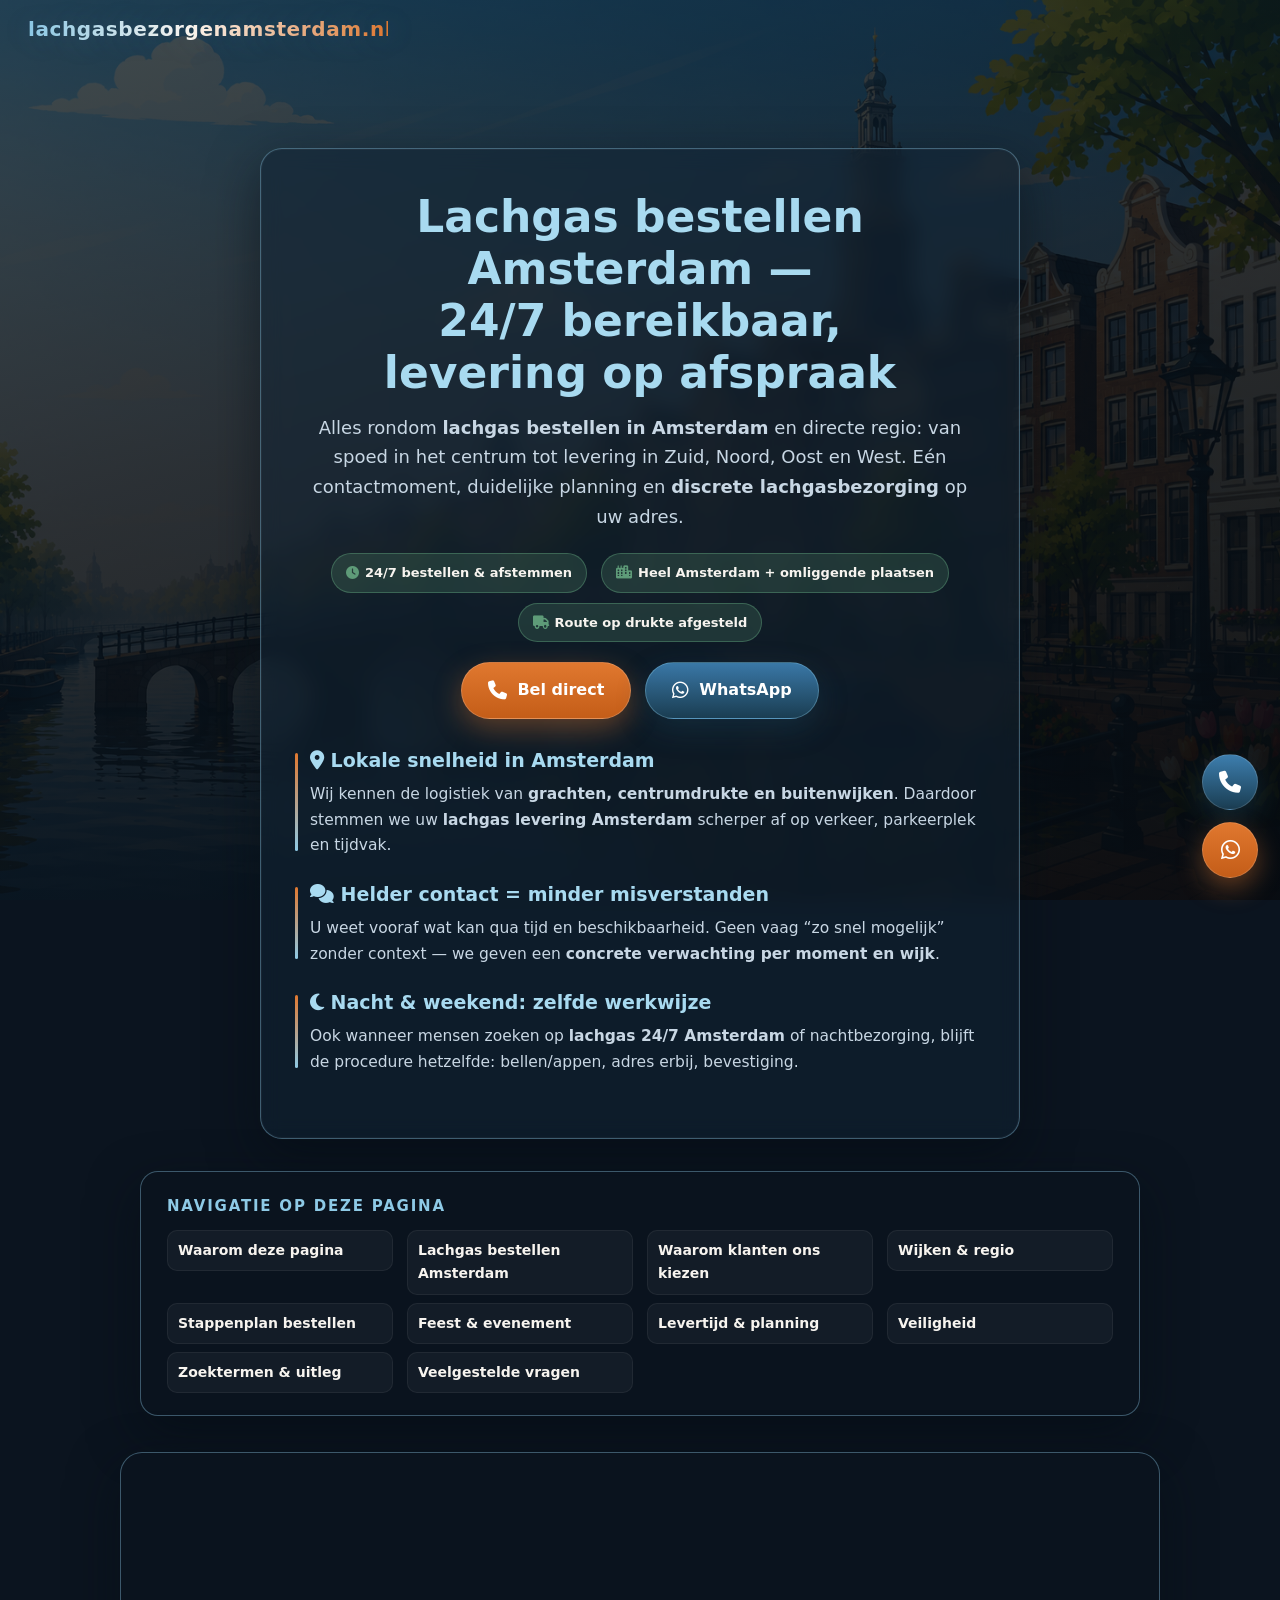
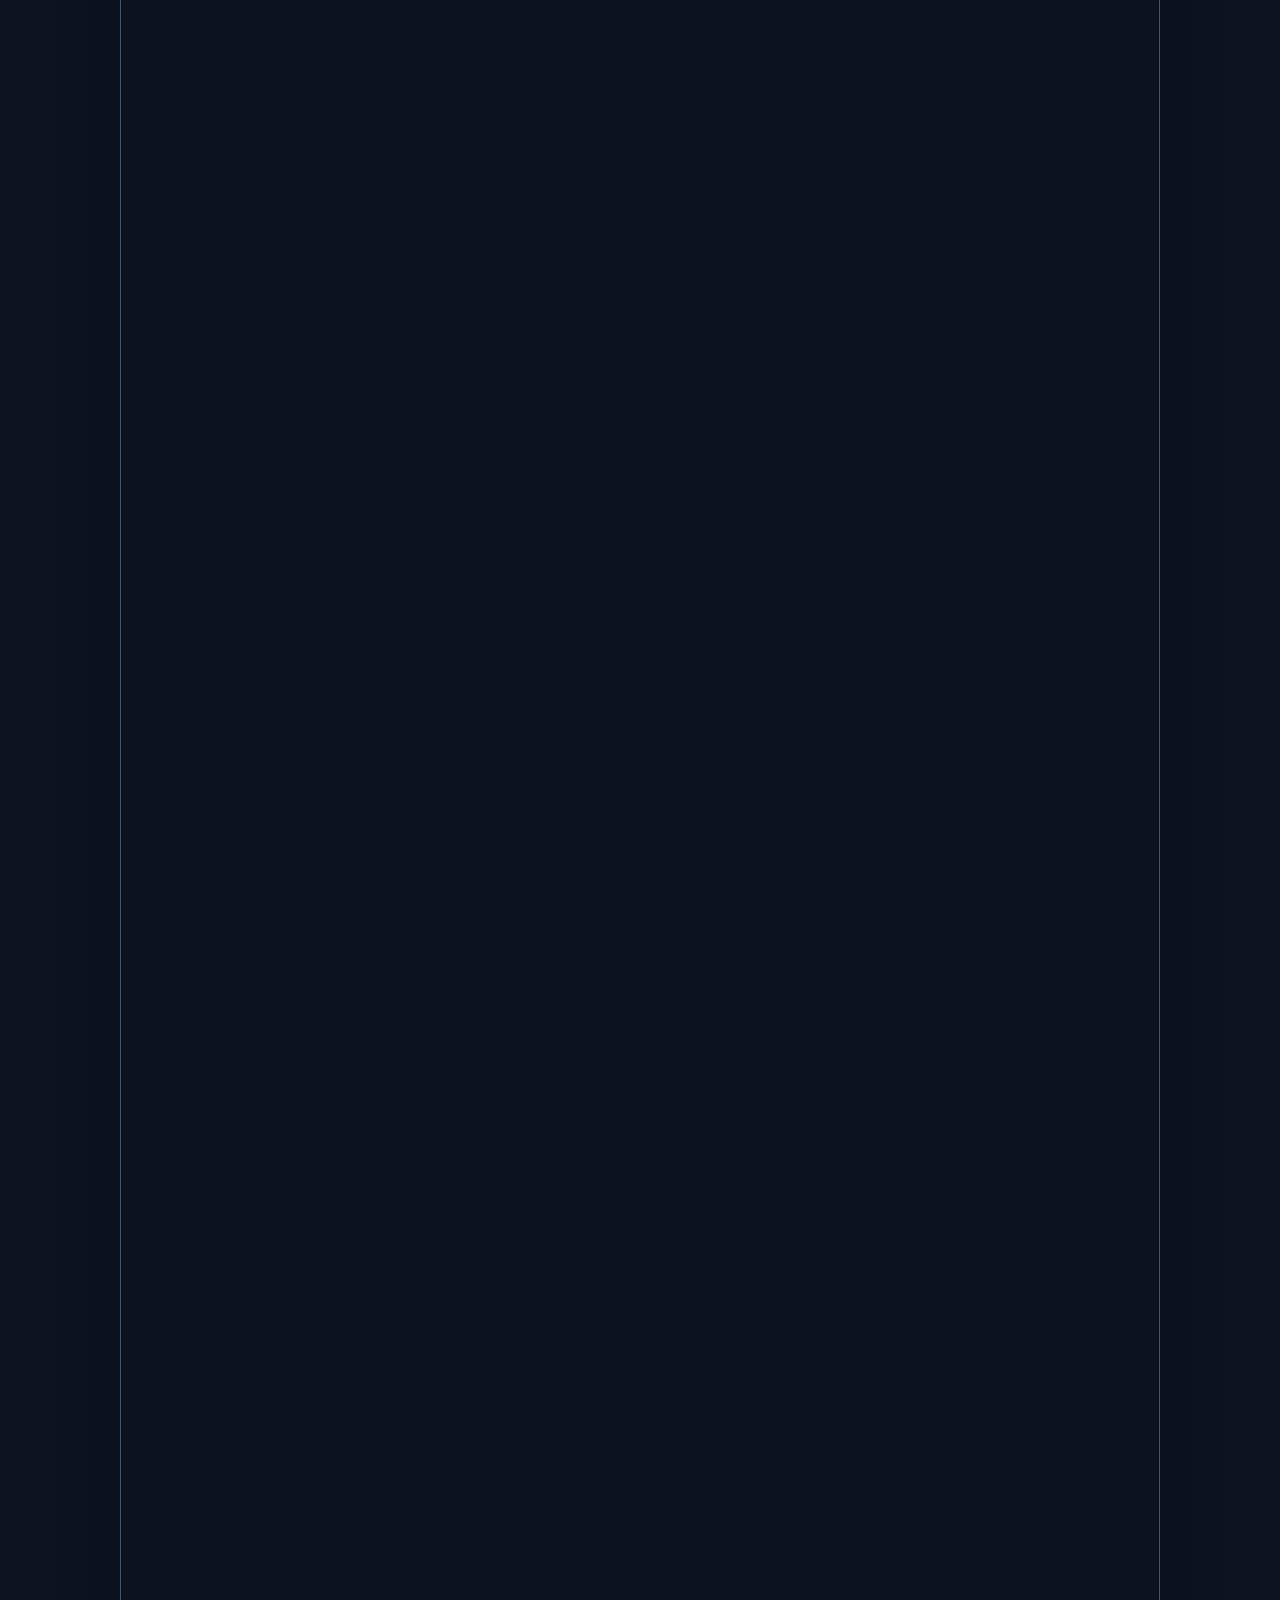
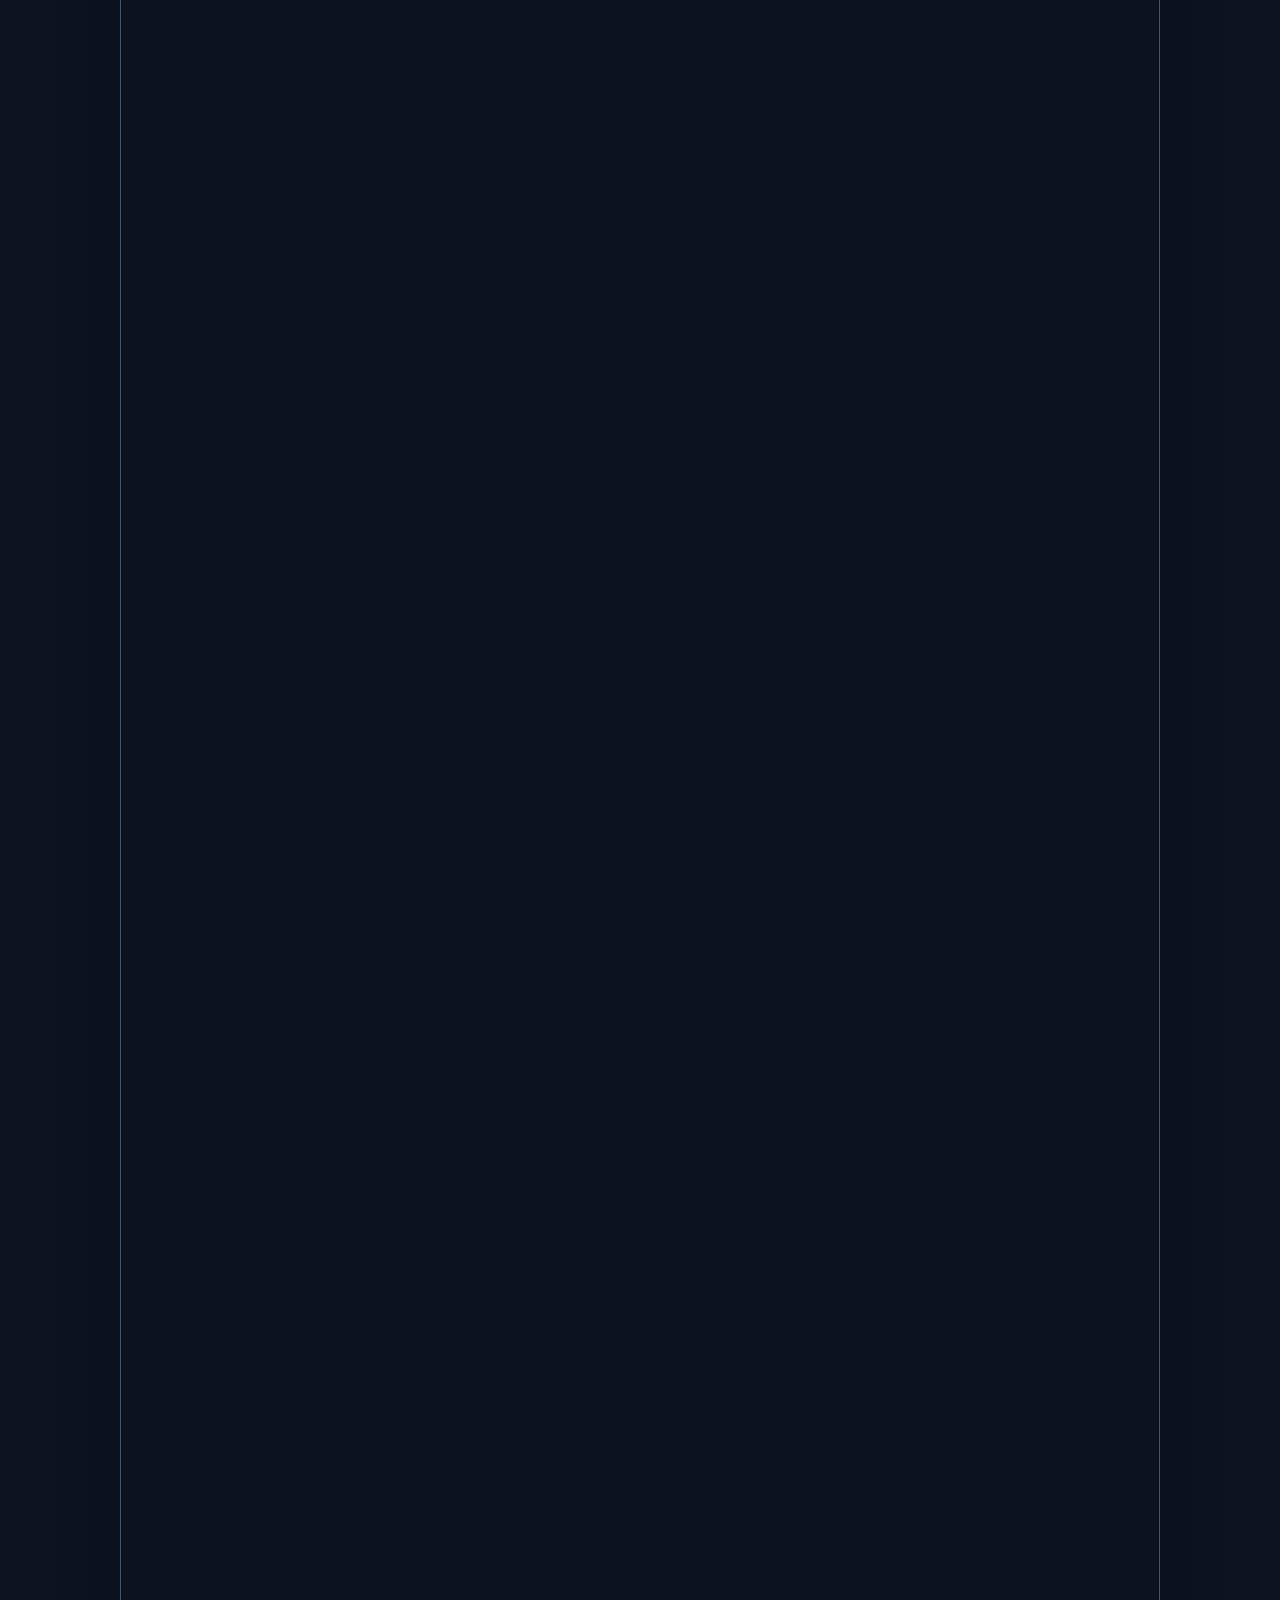
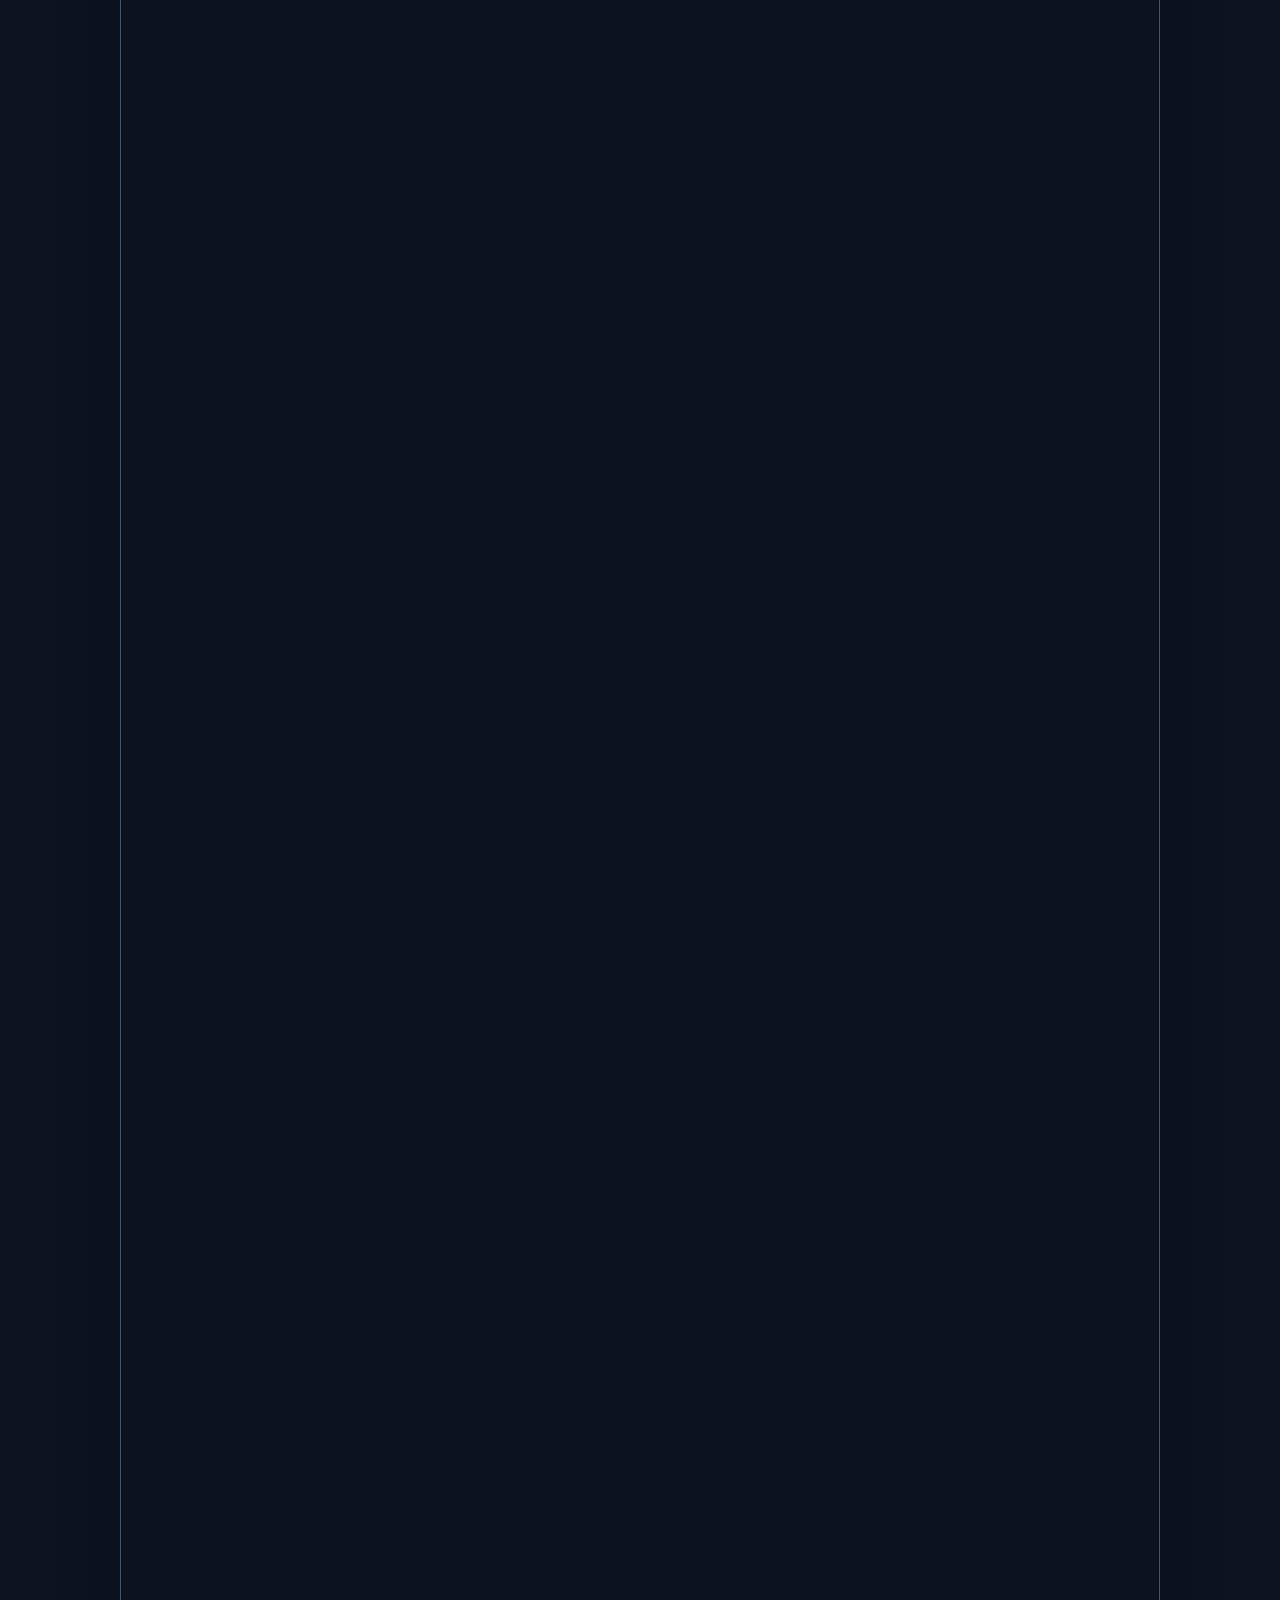
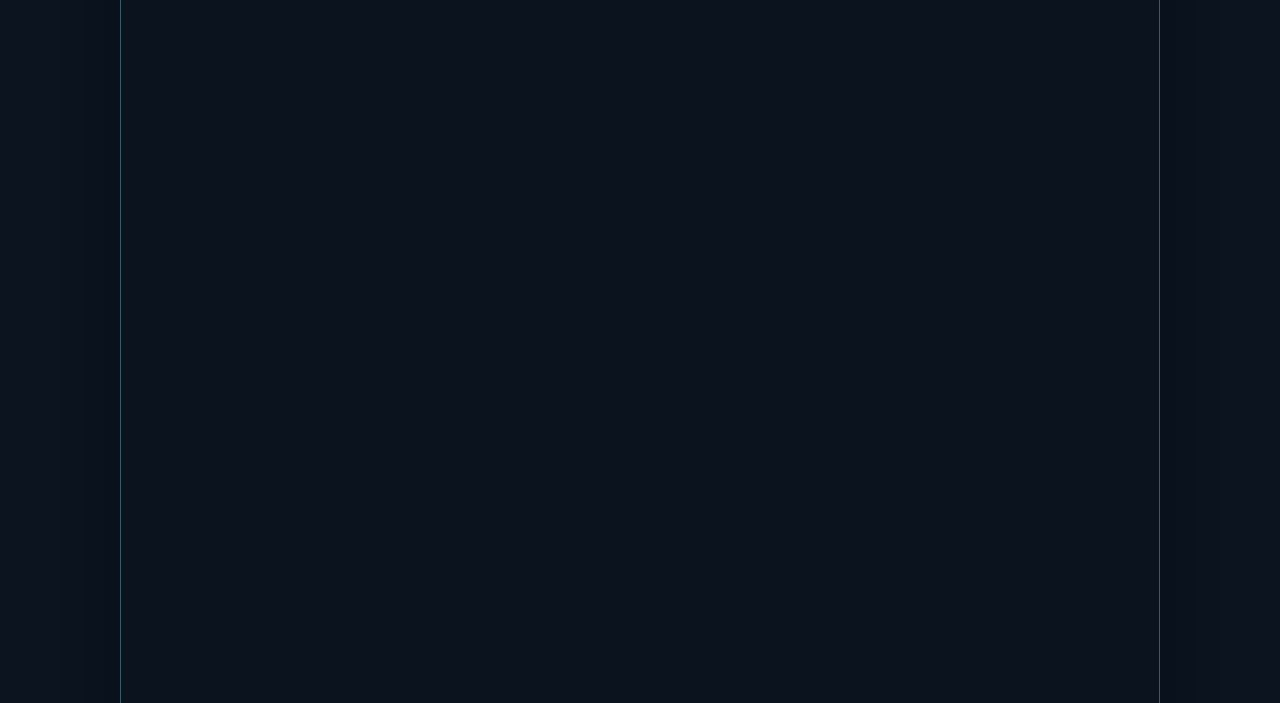
==== commit ec474f66: "Update index.html" ====
--- a/index.html
+++ b/index.html
@@ -427,9 +427,7 @@
       </ul>
 
       <h3 id="terminologie">Zoektermen die op deze pagina samenkomen</h3>
-      <p>Mensen formuleren anders, de bedoeling is vaak hetzelfde. Daarom behandelen we hier expliciet:</p>
       <p><strong>lachgas bestellen Amsterdam</strong> · <strong>lachgas laten bezorgen</strong> · <strong>lachgas levering Amsterdam</strong> · <strong>lachgas kopen Amsterdam</strong> · <strong>lachgas tank</strong> / <strong>fles</strong> (formaat in overleg) · <strong>slagroompatronen</strong> (zoekterm; inhoudelijk stemmen we af wat u nodig heeft) · <strong>nachtbezorging</strong> · <strong>24/7 lachgas</strong> · <strong>spoed lachgas Amsterdam</strong>.</p>
-      <p>Zoekmachines waarderen inhoud die <em>synoniemen natuurlijk verweeft</em> in plaats van ze mechanisch te herhalen. Deze sectie legt precies die semantische band — zonder de leesbaarheid te breken.</p>
 
       <div class="cta-section">
         <h3>Klaar om te bestellen?</h3>
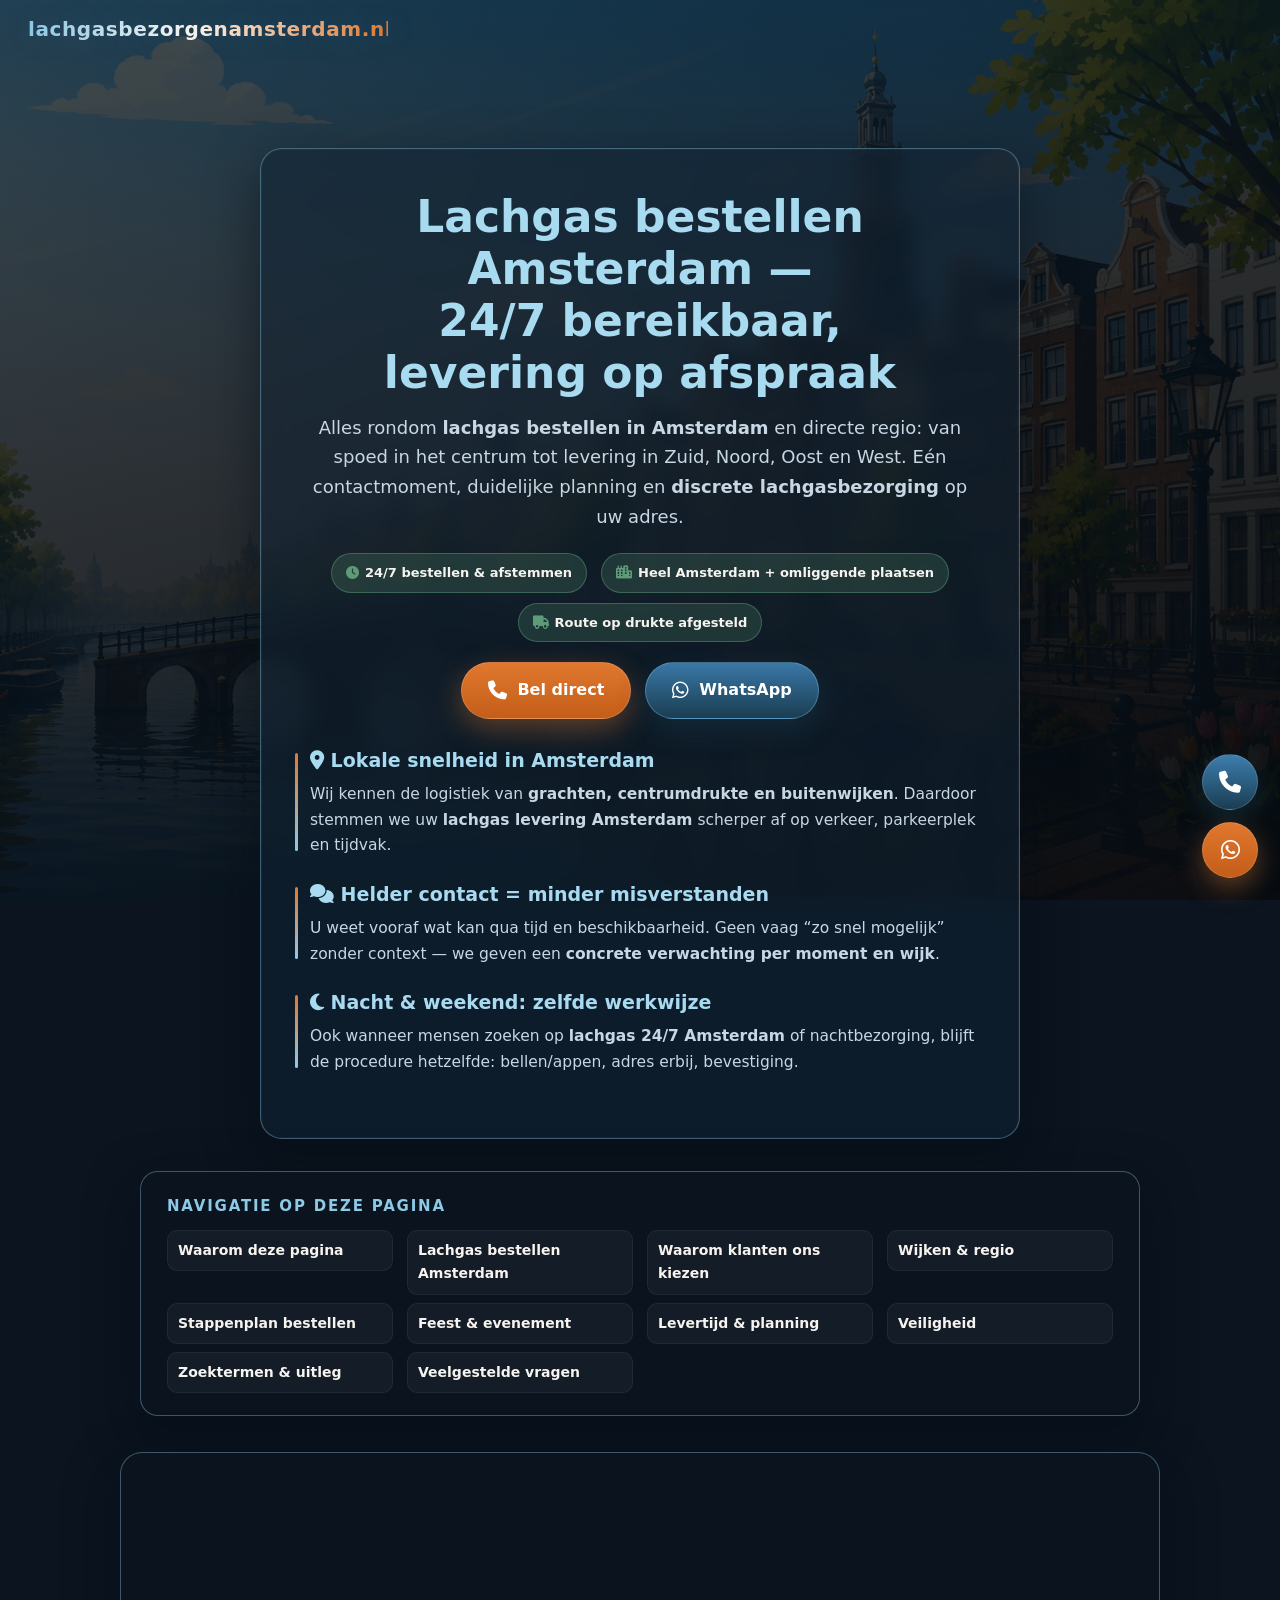
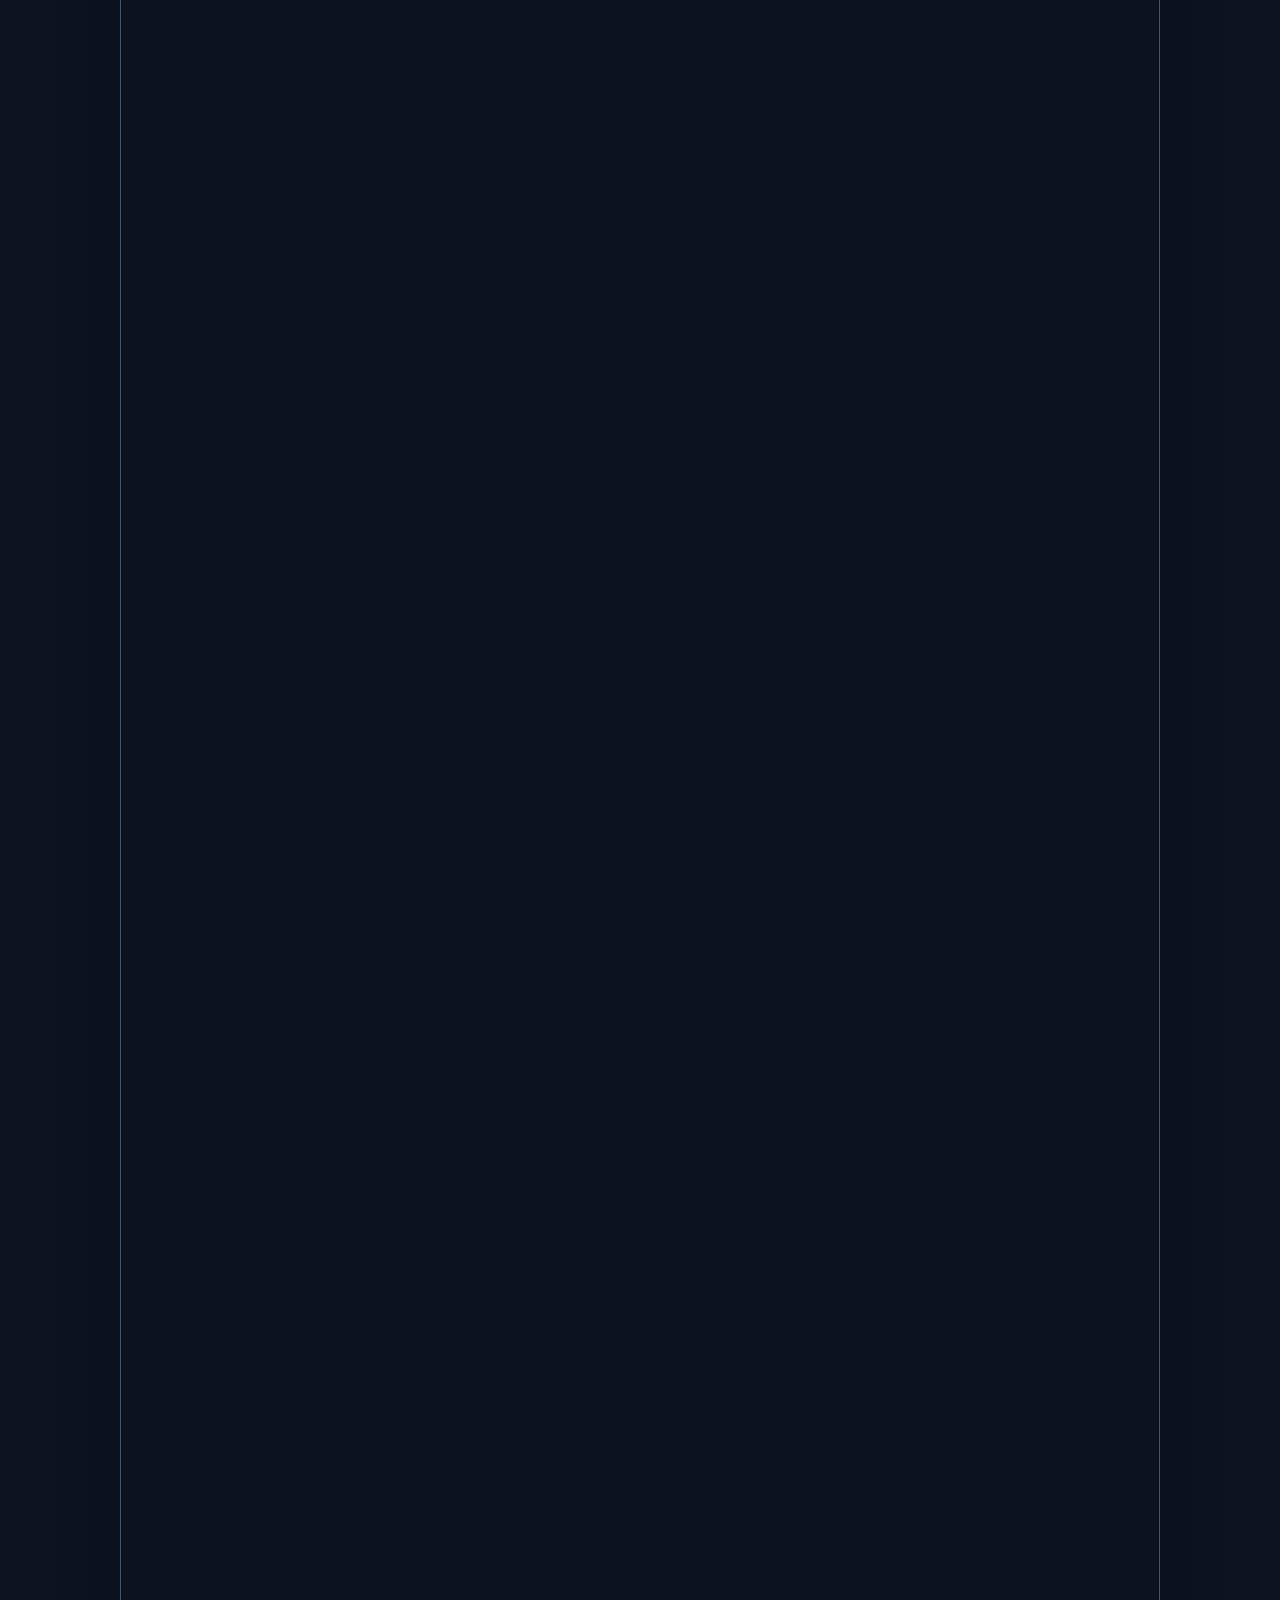
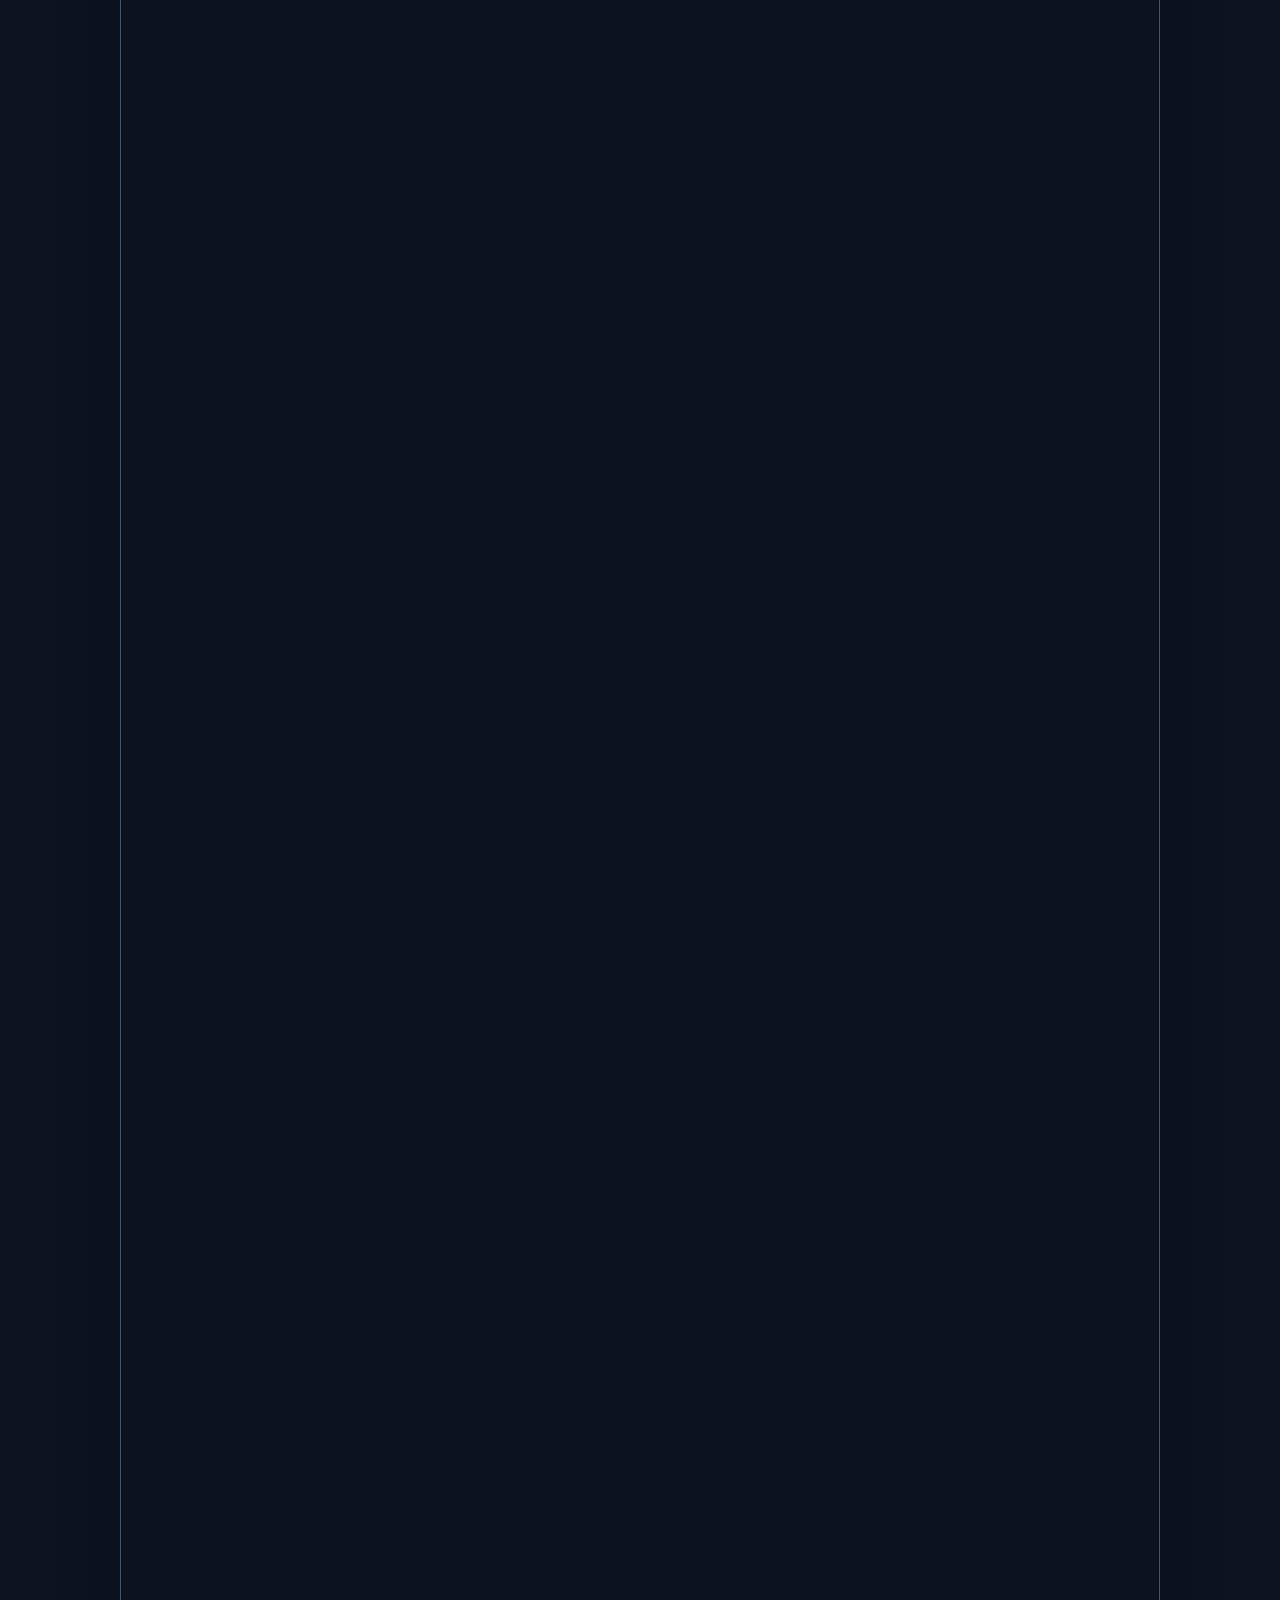
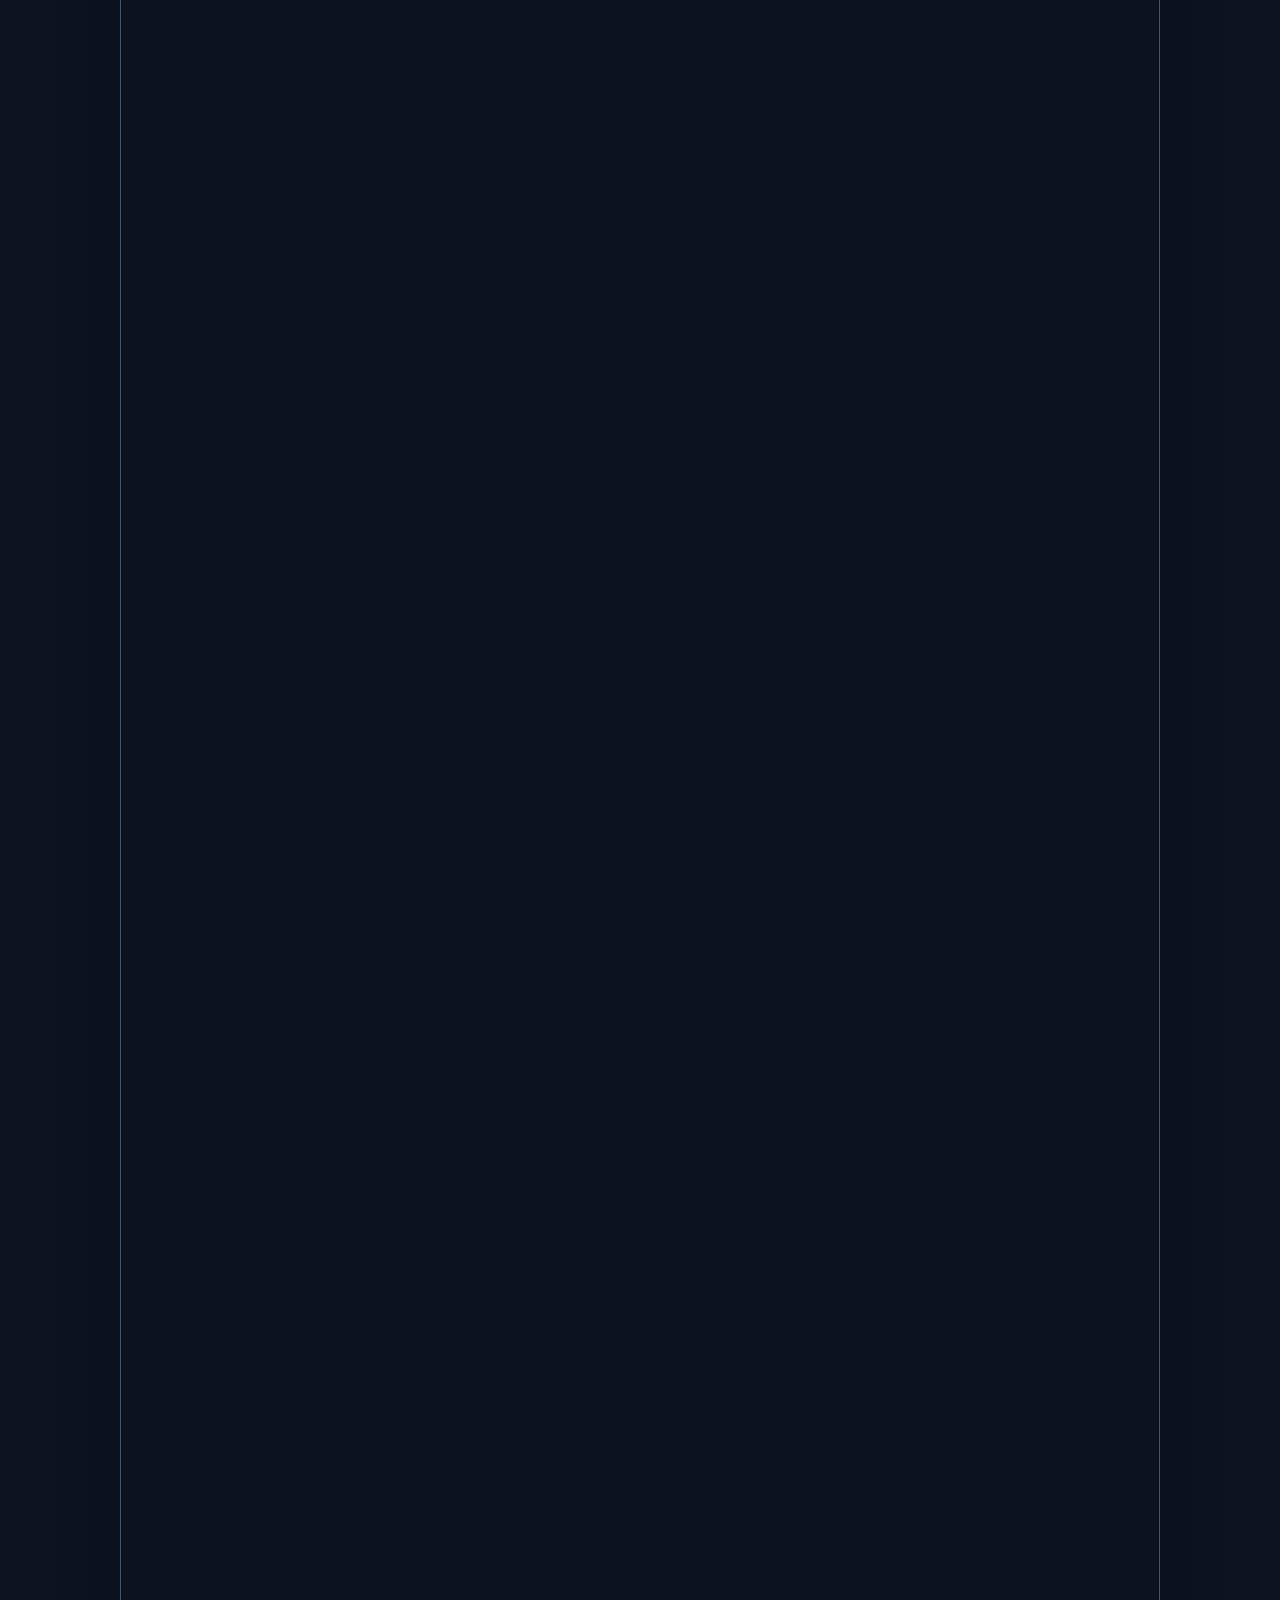
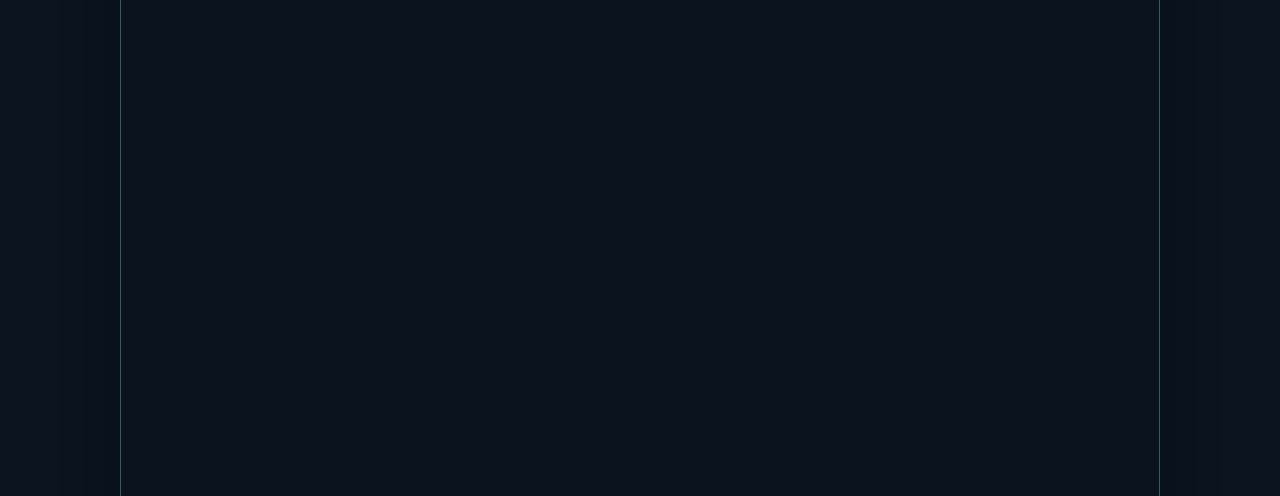
==== commit fb236f55: "Add files via upload" ====
--- a/index.html
+++ b/index.html
@@ -115,6 +115,8 @@
         },
         "description": "Gids en bestelinformatie voor lachgas in Amsterdam: gebieden, werkwijze, levering op afspraak en veelgestelde vragen.",
         "inLanguage": "nl-NL",
+        "datePublished": "2025-01-01",
+        "dateModified": "2026-05-16",
         "speakable": {
           "@type": "SpeakableSpecification",
           "cssSelector": ["#hero-heading", "#samenvatting-seo"]
@@ -213,6 +215,7 @@
   <noscript><link rel="stylesheet" href="https://cdnjs.cloudflare.com/ajax/libs/font-awesome/6.5.0/css/all.min.css"></noscript>
   <link rel="icon" type="image/x-icon" href="/favicon.ico">
   <link rel="apple-touch-icon" sizes="180x180" href="/apple-touch-icon.png">
+  <link rel="preload" href="css/site.css" as="style">
   <link rel="stylesheet" href="css/site.css">
 </head>
 <body>
@@ -242,7 +245,7 @@
             <i class="fas fa-phone" aria-hidden="true"></i>
             <span>Bel direct</span>
           </a>
-          <a class="call-btn call-btn--secondary" href="https://wa.me/31685436044" target="_blank" rel="noopener noreferrer" aria-label="WhatsApp voor lachgas Amsterdam">
+          <a class="call-btn call-btn--secondary" href="https://wa.me/31685436044?text=Hallo%2C%20ik%20wil%20graag%20lachgas%20bestellen%20in%20Amsterdam." target="_blank" rel="noopener noreferrer" aria-label="WhatsApp voor lachgas Amsterdam">
             <i class="fab fa-whatsapp" aria-hidden="true"></i>
             <span>WhatsApp</span>
           </a>
@@ -427,7 +430,9 @@
       </ul>
 
       <h3 id="terminologie">Zoektermen die op deze pagina samenkomen</h3>
+      <p>Mensen formuleren anders, de bedoeling is vaak hetzelfde. Daarom behandelen we hier expliciet:</p>
       <p><strong>lachgas bestellen Amsterdam</strong> · <strong>lachgas laten bezorgen</strong> · <strong>lachgas levering Amsterdam</strong> · <strong>lachgas kopen Amsterdam</strong> · <strong>lachgas tank</strong> / <strong>fles</strong> (formaat in overleg) · <strong>slagroompatronen</strong> (zoekterm; inhoudelijk stemmen we af wat u nodig heeft) · <strong>nachtbezorging</strong> · <strong>24/7 lachgas</strong> · <strong>spoed lachgas Amsterdam</strong>.</p>
+      <p>Zoekmachines waarderen inhoud die <em>synoniemen natuurlijk verweeft</em> in plaats van ze mechanisch te herhalen. Deze sectie legt precies die semantische band — zonder de leesbaarheid te breken.</p>
 
       <div class="cta-section">
         <h3>Klaar om te bestellen?</h3>
@@ -437,7 +442,7 @@
             <i class="fas fa-phone" aria-hidden="true"></i>
             <span>Bel nu</span>
           </a>
-          <a class="call-btn call-btn--secondary" href="https://wa.me/31685436044" target="_blank" rel="noopener noreferrer" aria-label="WhatsApp lachgas bestellen">
+          <a class="call-btn call-btn--secondary" href="https://wa.me/31685436044?text=Hallo%2C%20ik%20wil%20graag%20lachgas%20bestellen%20in%20Amsterdam." target="_blank" rel="noopener noreferrer" aria-label="WhatsApp lachgas bestellen">
             <i class="fab fa-whatsapp" aria-hidden="true"></i>
             <span>WhatsApp</span>
           </a>
@@ -446,28 +451,48 @@
 
       <section id="faq-v" aria-labelledby="faq-h">
         <h3 id="faq-h">Veelgestelde vragen — lachgas bestellen Amsterdam</h3>
-        <dl class="faq-dl">
-          <dt>Kan ik vandaag nog lachgas bestellen in Amsterdam?</dt>
-          <dd>Vaak wel. Beschikbaarheid hangt af van tijdstip, route en voorraad. Eén bericht of telefoontje, dan krijgt u meteen een eerlijk antwoord.</dd>
-          <dt>Is 24/7 lachgas in Amsterdam echt altijd leverbaar?</dt>
-          <dd>We zijn 24/7 bereikbaar om te bestellen en af te stemmen. De levering zelf plannen we per situatie — soms direct, soms iets later door drukte.</dd>
-          <dt>Leveren jullie ook buiten de A10 ring?</dt>
-          <dd>Ja, inclusief veel plaatsen rond de stad. Postcode en huisnummer geven zekerheid.</dd>
-          <dt>Wat kost lachgas laten bezorgen?</dt>
-          <dd>Prijs hangt af van moment, volume en incidentele drukte. We geven na kort contact een duidelijke prijsindicatie — geen verrassingen achteraf.</dd>
-          <dt>Kan ik anoniem of discreet bestellen?</dt>
-          <dd>We leveren neutraal; details die u niet wilt delen, houden we buiten het gesprek behalve wat nodig is voor levering.</dd>
-          <dt>Welke betaalmethoden zijn er?</dt>
-          <dd>Standaard vaak contant bij aflevering. Andere opties alleen na expliciete bevestiging.</dd>
-          <dt>Is er een minimum bestelhoeveelheid?</dt>
-          <dd>Dat stellen we per moment af. Vraag het gelijk bij contact.</dd>
-          <dt>Wat moet ik doorgeven voor een hotel of Airbnb?</dt>
-          <dd>Naam op reservering, instructies van de host, en of pakketten bij receptie mogen.</dd>
-          <dt>Kunnen jullie op een boot leveren?</dt>
-          <dd>Ja, met duidelijke aanlegplaats, naam van de boot en contactpersoon aan wal indien nodig.</dd>
-          <dt>Wat is het verschil tussen particulier en zakelijk bestellen?</dt>
-          <dd>Inhoudelijk hetzelfde proces; zakelijk kan vaker gaan om factuurafspraken — bespreek dat vooraf.</dd>
-        </dl>
+        <div class="faq-accordion">
+          <details>
+            <summary>Kan ik vandaag nog lachgas bestellen in Amsterdam?</summary>
+            <div class="faq-answer">Vaak wel. Beschikbaarheid hangt af van tijdstip, route en voorraad. Eén bericht of telefoontje, dan krijgt u meteen een eerlijk antwoord.</div>
+          </details>
+          <details>
+            <summary>Is 24/7 lachgas in Amsterdam echt altijd leverbaar?</summary>
+            <div class="faq-answer">We zijn 24/7 bereikbaar om te bestellen en af te stemmen. De levering zelf plannen we per situatie — soms direct, soms iets later door drukte.</div>
+          </details>
+          <details>
+            <summary>Leveren jullie ook buiten de A10 ring?</summary>
+            <div class="faq-answer">Ja, inclusief veel plaatsen rond de stad. Postcode en huisnummer geven zekerheid.</div>
+          </details>
+          <details>
+            <summary>Wat kost lachgas laten bezorgen?</summary>
+            <div class="faq-answer">Prijs hangt af van moment, volume en incidentele drukte. We geven na kort contact een duidelijke prijsindicatie — geen verrassingen achteraf.</div>
+          </details>
+          <details>
+            <summary>Kan ik anoniem of discreet bestellen?</summary>
+            <div class="faq-answer">We leveren neutraal; details die u niet wilt delen, houden we buiten het gesprek behalve wat nodig is voor levering.</div>
+          </details>
+          <details>
+            <summary>Welke betaalmethoden zijn er?</summary>
+            <div class="faq-answer">Standaard vaak contant bij aflevering. Andere opties alleen na expliciete bevestiging.</div>
+          </details>
+          <details>
+            <summary>Is er een minimum bestelhoeveelheid?</summary>
+            <div class="faq-answer">Dat stellen we per moment af. Vraag het gelijk bij contact.</div>
+          </details>
+          <details>
+            <summary>Wat moet ik doorgeven voor een hotel of Airbnb?</summary>
+            <div class="faq-answer">Naam op reservering, instructies van de host, en of pakketten bij receptie mogen.</div>
+          </details>
+          <details>
+            <summary>Kunnen jullie op een boot leveren?</summary>
+            <div class="faq-answer">Ja, met duidelijke aanlegplaats, naam van de boot en contactpersoon aan wal indien nodig.</div>
+          </details>
+          <details>
+            <summary>Wat is het verschil tussen particulier en zakelijk bestellen?</summary>
+            <div class="faq-answer">Inhoudelijk hetzelfde proces; zakelijk kan vaker gaan om factuurafspraken — bespreek dat vooraf.</div>
+          </details>
+        </div>
       </section>
     </article>
   </main>
@@ -478,7 +503,7 @@
     <a class="fabtn fabtn--alt" href="tel:+31685436044" aria-label="Bel lachgasbezorgenamsterdam.nl">
       <i class="fas fa-phone" aria-hidden="true"></i>
     </a>
-    <a class="fabtn" href="https://wa.me/31685436044" target="_blank" rel="noopener noreferrer" aria-label="WhatsApp lachgasbezorgenamsterdam.nl">
+    <a class="fabtn" href="https://wa.me/31685436044?text=Hallo%2C%20ik%20wil%20graag%20lachgas%20bestellen%20in%20Amsterdam." target="_blank" rel="noopener noreferrer" aria-label="WhatsApp lachgasbezorgenamsterdam.nl">
       <i class="fab fa-whatsapp" aria-hidden="true"></i>
     </a>
   </div>
@@ -491,7 +516,7 @@
           <li><i class="fas fa-map-marker-alt" aria-hidden="true"></i> Amsterdam &amp; omliggende regio</li>
           <li><i class="fas fa-phone" aria-hidden="true"></i> <a href="tel:+31685436044">+31 6 85436044</a></li>
           <li><i class="fas fa-envelope" aria-hidden="true"></i> <a href="mailto:info@lachgasbezorgenamsterdam.nl">info@lachgasbezorgenamsterdam.nl</a></li>
-          <li><i class="fab fa-whatsapp" aria-hidden="true"></i> <a href="https://wa.me/31685436044" target="_blank" rel="noopener noreferrer">WhatsApp</a></li>
+          <li><i class="fab fa-whatsapp" aria-hidden="true"></i> <a href="https://wa.me/31685436044?text=Hallo%2C%20ik%20wil%20graag%20lachgas%20bestellen%20in%20Amsterdam." target="_blank" rel="noopener noreferrer">WhatsApp</a></li>
         </ul>
       </div>
       <div class="footer-section">
@@ -524,20 +549,12 @@
     window.addEventListener("load", function () {
       var logo = document.getElementById("logo");
       var icons = document.getElementById("icons");
-      var intro = document.getElementById("intro");
-      var introContent = document.getElementById("intro-content");
       var y = document.getElementById("y");
       if (y) y.textContent = new Date().getFullYear();
       setTimeout(function () {
         if (logo) logo.classList.add("show");
         if (icons) icons.classList.add("show");
-      }, 700);
-      setTimeout(function () {
-        if (intro) intro.classList.add("show");
-      }, 900);
-      setTimeout(function () {
-        if (introContent) introContent.classList.add("show");
-      }, 1200);
+      }, 300);
     });
   </script>
 </body>
--- a/css/site.css
+++ b/css/site.css
@@ -91,23 +91,6 @@
       box-shadow: var(--shadow-deep), 0 0 0 1px rgba(255,255,255,0.04) inset;
       backdrop-filter: blur(10px);
       text-align: center;
-      opacity: 0;
-      transform: translateY(15px);
-      transition: opacity 1.5s ease, transform 1.5s ease;
-    }
-    .intro.show { opacity: 1; transform: translateY(0); }
-
-    .intro h1, .intro p, .features, .call-buttons {
-      opacity: 0;
-      transform: translateY(15px);
-      transition: opacity 1.5s ease, transform 1.5s ease;
-    }
-    .intro-content.show h1,
-    .intro-content.show p,
-    .intro-content.show .features,
-    .intro-content.show .call-buttons {
-      opacity: 1;
-      transform: translateY(0);
     }
 
     .intro h1 {
@@ -516,6 +499,40 @@
       line-height: 1.55;
     }
 
+    .faq-accordion { margin-top: 8px; }
+    .faq-accordion details {
+      border-bottom: 1px solid rgba(255,255,255,0.06);
+    }
+    .faq-accordion summary {
+      font-weight: 700;
+      color: var(--text);
+      padding: 16px 0;
+      cursor: pointer;
+      font-size: 16px;
+      list-style: none;
+      display: flex;
+      justify-content: space-between;
+      align-items: center;
+      gap: 12px;
+      user-select: none;
+    }
+    .faq-accordion summary::-webkit-details-marker { display: none; }
+    .faq-accordion summary::after {
+      content: "+";
+      font-size: 22px;
+      color: var(--tulip);
+      flex-shrink: 0;
+      line-height: 1;
+      transition: transform 0.25s ease;
+    }
+    .faq-accordion details[open] summary::after { transform: rotate(45deg); }
+    .faq-answer {
+      color: var(--text-muted);
+      padding: 2px 0 18px;
+      font-size: 15.5px;
+      line-height: 1.6;
+    }
+
     @media (max-width: 768px) {
       .logo-container { left: 14px; top: 14px; }
       .intro { margin: 118px auto 24px; padding: 28px 20px; }
--- a/css/site.css
+++ b/css/site.css
@@ -91,23 +91,6 @@
       box-shadow: var(--shadow-deep), 0 0 0 1px rgba(255,255,255,0.04) inset;
       backdrop-filter: blur(10px);
       text-align: center;
-      opacity: 0;
-      transform: translateY(15px);
-      transition: opacity 1.5s ease, transform 1.5s ease;
-    }
-    .intro.show { opacity: 1; transform: translateY(0); }
-
-    .intro h1, .intro p, .features, .call-buttons {
-      opacity: 0;
-      transform: translateY(15px);
-      transition: opacity 1.5s ease, transform 1.5s ease;
-    }
-    .intro-content.show h1,
-    .intro-content.show p,
-    .intro-content.show .features,
-    .intro-content.show .call-buttons {
-      opacity: 1;
-      transform: translateY(0);
     }
 
     .intro h1 {
@@ -516,6 +499,40 @@
       line-height: 1.55;
     }
 
+    .faq-accordion { margin-top: 8px; }
+    .faq-accordion details {
+      border-bottom: 1px solid rgba(255,255,255,0.06);
+    }
+    .faq-accordion summary {
+      font-weight: 700;
+      color: var(--text);
+      padding: 16px 0;
+      cursor: pointer;
+      font-size: 16px;
+      list-style: none;
+      display: flex;
+      justify-content: space-between;
+      align-items: center;
+      gap: 12px;
+      user-select: none;
+    }
+    .faq-accordion summary::-webkit-details-marker { display: none; }
+    .faq-accordion summary::after {
+      content: "+";
+      font-size: 22px;
+      color: var(--tulip);
+      flex-shrink: 0;
+      line-height: 1;
+      transition: transform 0.25s ease;
+    }
+    .faq-accordion details[open] summary::after { transform: rotate(45deg); }
+    .faq-answer {
+      color: var(--text-muted);
+      padding: 2px 0 18px;
+      font-size: 15.5px;
+      line-height: 1.6;
+    }
+
     @media (max-width: 768px) {
       .logo-container { left: 14px; top: 14px; }
       .intro { margin: 118px auto 24px; padding: 28px 20px; }
